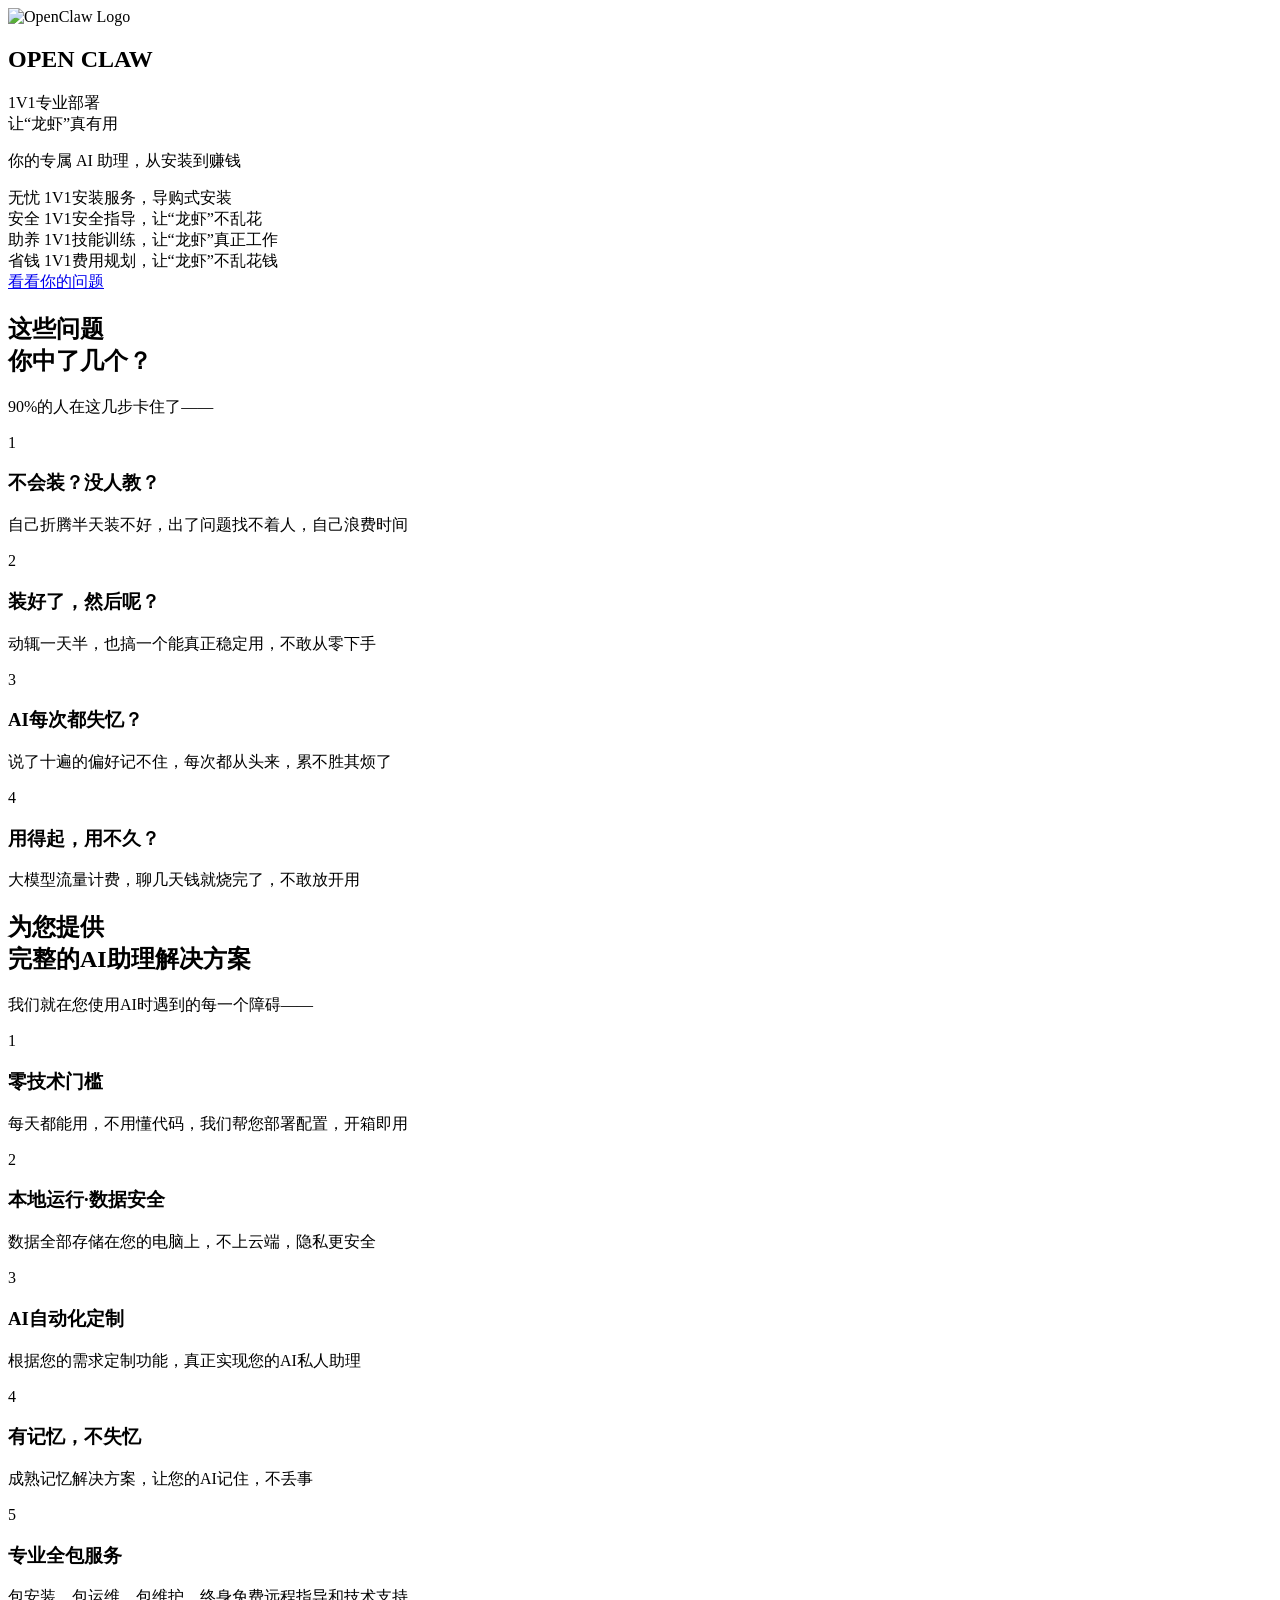
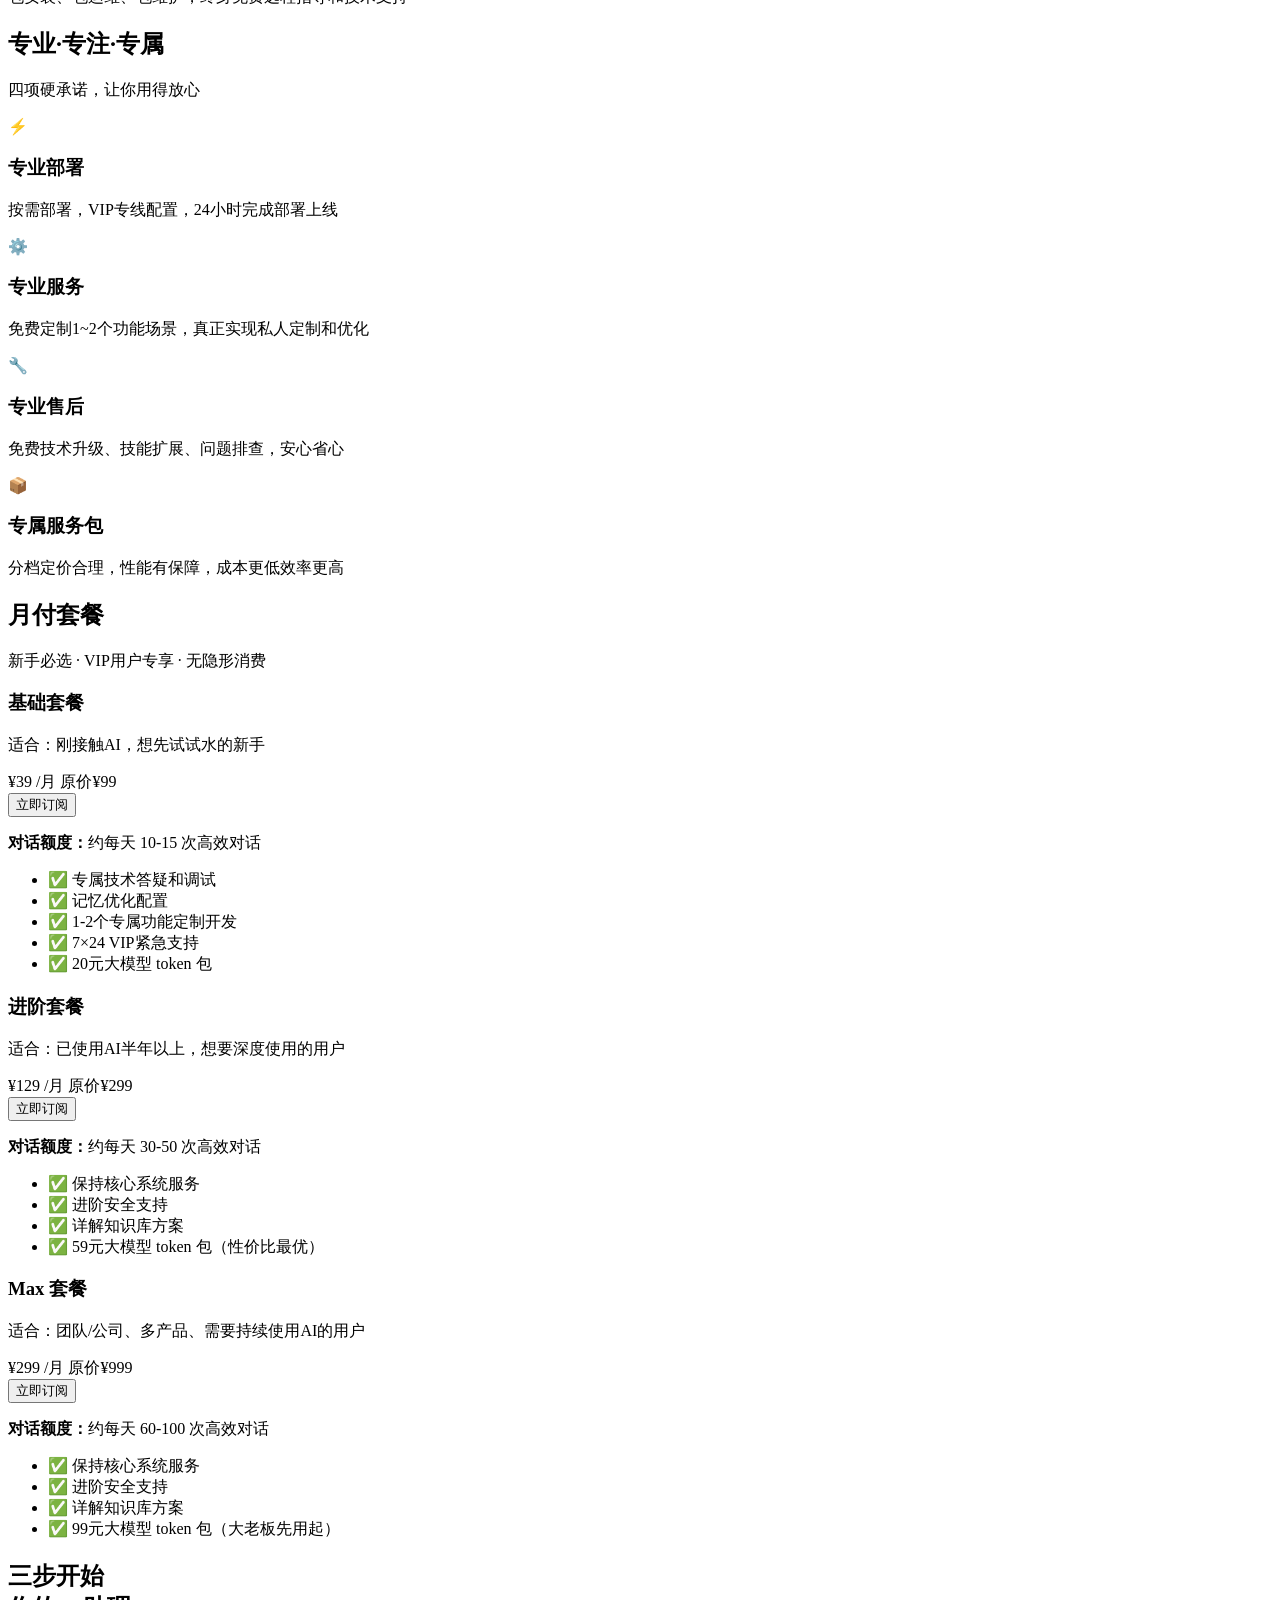
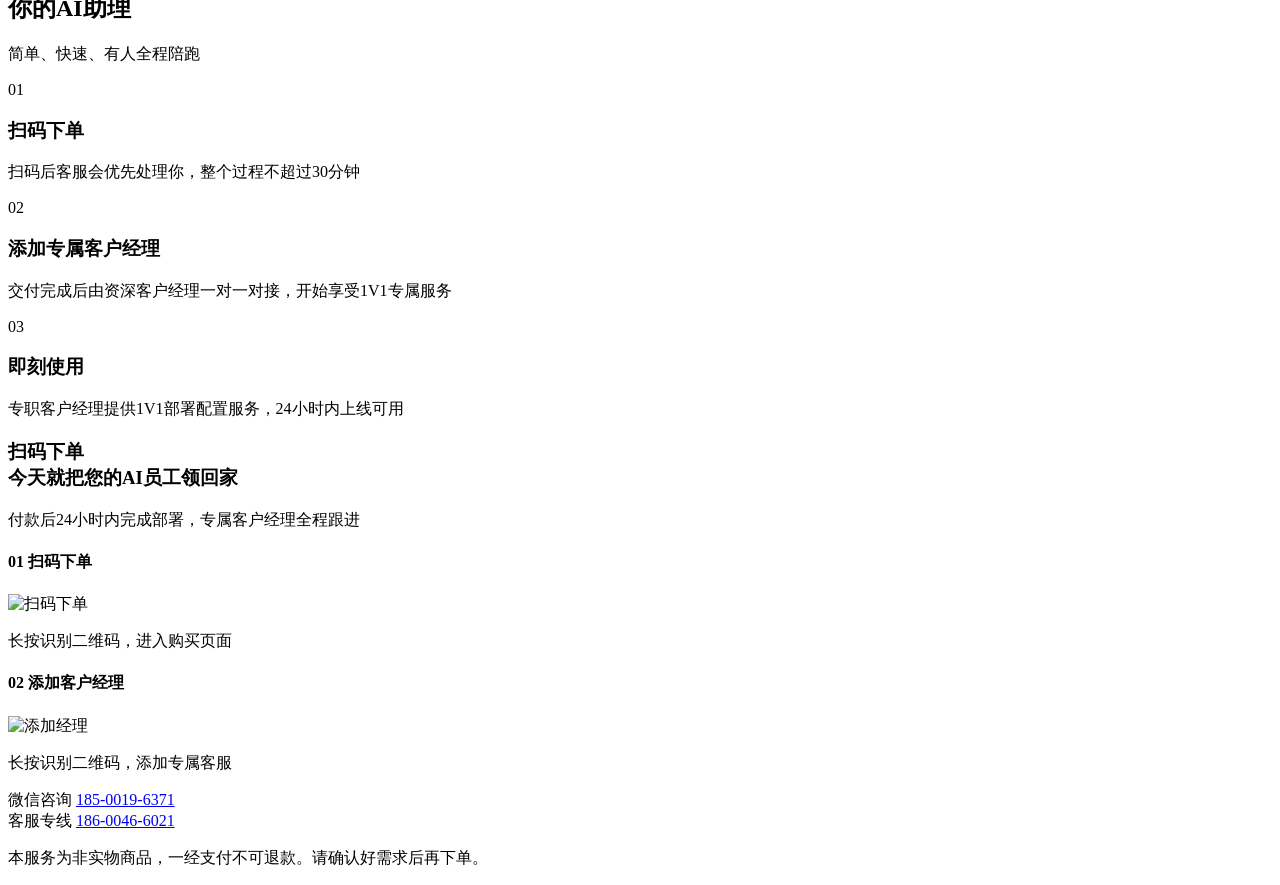
==== black.html @ 89d3a68a "Add files via upload" ====
<!DOCTYPE html>
<html lang="zh-CN">
<head>
    <meta charset="UTF-8" />
    <meta name="viewport" content="width=device-width, initial-scale=1.0"/>
    <title>OpenClaw | AI 助理部署</title>
    <link rel="stylesheet" href="css/black.css" />
</head>
<body>

<div class="container">

    <!-- =============== 首页 (Hero) =============== -->
    <section id="home" class="section hero">
        <div class="logo-container">
            <img src="https://via.placeholder.com/100x100/330000/ff6b00?text=🦞" alt="OpenClaw Logo" class="logo" />
        </div>
        <h1 class="main-title">OPEN CLAW</h1>
        <p class="subtitle">1V1专业部署<br>让“龙虾”真有用</p>
        <p class="tagline">你的专属 AI 助理，从安装到赚钱</p>

        <!-- 首页特征标签 -->
        <div class="features">
            <div class="feature-item">
                <span class="label label-wuyou">无忧</span> 1V1安装服务，导购式安装
            </div>
            <div class="feature-item">
                <span class="label label-anquan">安全</span> 1V1安全指导，让“龙虾”不乱花
            </div>
            <div class="feature-item">
                <span class="label label-zhuYang">助养</span> 1V1技能训练，让“龙虾”真正工作
            </div>
            <div class="feature-item">
                <span class="label label-shengqian">省钱</span> 1V1费用规划，让“龙虾”不乱花钱
            </div>
        </div>

        <a href="#content" class="cta-button">看看你的问题</a>
    </section>

    <!-- =============== 痛点 =============== -->
    <section id="content" class="section">
        <h2 class="section-title">这些问题<br>你中了几个？</h2>
        <p class="sub-title">90%的人在这几步卡住了——</p>

        <div class="pain-points">
            <div class="pain-item">
                <div class="pain-number">1</div>
                <h3>不会装？没人教？</h3>
                <p>自己折腾半天装不好，出了问题找不着人，自己浪费时间</p>
            </div>
            <div class="pain-item">
                <div class="pain-number">2</div>
                <h3>装好了，然后呢？</h3>
                <p>动辄一天半，也搞一个能真正稳定用，不敢从零下手</p>
            </div>
            <div class="pain-item">
                <div class="pain-number">3</div>
                <h3>AI每次都失忆？</h3>
                <p>说了十遍的偏好记不住，每次都从头来，累不胜其烦了</p>
            </div>
            <div class="pain-item">
                <div class="pain-number">4</div>
                <h3>用得起，用不久？</h3>
                <p>大模型流量计费，聊几天钱就烧完了，不敢放开用</p>
            </div>
        </div>
    </section>

    <!-- =============== 服务 =============== -->
    <section id="service" class="section">
        <h2 class="section-title">为您提供<br>完整的AI助理解决方案</h2>
        <p class="sub-title">我们就在您使用AI时遇到的每一个障碍——</p>

        <div class="solution-list">
            <div class="solution-item">
                <div class="item-number">1</div>
                <h3>零技术门槛</h3>
                <p>每天都能用，不用懂代码，我们帮您部署配置，开箱即用</p>
            </div>
            <div class="solution-item">
                <div class="item-number">2</div>
                <h3>本地运行·数据安全</h3>
                <p>数据全部存储在您的电脑上，不上云端，隐私更安全</p>
            </div>
            <div class="solution-item">
                <div class="item-number">3</div>
                <h3>AI自动化定制</h3>
                <p>根据您的需求定制功能，真正实现您的AI私人助理</p>
            </div>
            <div class="solution-item">
                <div class="item-number">4</div>
                <h3>有记忆，不失忆</h3>
                <p>成熟记忆解决方案，让您的AI记住，不丢事</p>
            </div>
            <div class="solution-item">
                <div class="item-number">5</div>
                <h3>专业全包服务</h3>
                <p>包安装、包运维、包维护，终身免费远程指导和技术支持</p>
            </div>
        </div>
    </section>

    <!-- =============== 服务承诺 =============== -->
    <section id="guarantee" class="section">
        <h2 class="section-title">专业·专注·专属</h2>
        <p class="sub-title">四项硬承诺，让你用得放心</p>

        <div class="promise-grid">
            <div class="promise-item">
                <div class="icon">⚡</div>
                <h3>专业部署</h3>
                <p>按需部署，VIP专线配置，24小时完成部署上线</p>
            </div>
            <div class="promise-item">
                <div class="icon">⚙️</div>
                <h3>专业服务</h3>
                <p>免费定制1~2个功能场景，真正实现私人定制和优化</p>
            </div>
            <div class="promise-item">
                <div class="icon">🔧</div>
                <h3>专业售后</h3>
                <p>免费技术升级、技能扩展、问题排查，安心省心</p>
            </div>
            <div class="promise-item">
                <div class="icon">📦</div>
                <h3>专属服务包</h3>
                <p>分档定价合理，性能有保障，成本更低效率更高</p>
            </div>
        </div>
    </section>

    <!-- =============== 价格 =============== -->
    <section id="price" class="section">
        <h2 class="section-title">月付套餐</h2>
        <p class="sub-title">新手必选 · VIP用户专享 · 无隐形消费</p>

        <div class="pricing-cards">
            <!-- 基础套餐 -->
            <div class="pricing-card">
                <div class="card-header">
                    <h3>基础套餐</h3>
                    <p>适合：刚接触AI，想先试试水的新手</p>
                </div>
                <div class="price-box">
                    <span class="price">¥39</span>
                    <span class="unit">/月</span>
                    <span class="original">原价¥99</span>
                </div>
                <button class="btn-primary">立即订阅</button>
                <div class="benefits">
                    <p><strong>对话额度：</strong>约每天 10-15 次高效对话</p>
                    <ul>
                        <li>✅ 专属技术答疑和调试</li>
                        <li>✅ 记忆优化配置</li>
                        <li>✅ 1-2个专属功能定制开发</li>
                        <li>✅ 7×24 VIP紧急支持</li>
                        <li>✅ 20元大模型 token 包</li>
                    </ul>
                </div>
            </div>

            <!-- 进阶套餐 -->
            <div class="pricing-card popular">
                <div class="card-header">
                    <h3>进阶套餐</h3>
                    <p>适合：已使用AI半年以上，想要深度使用的用户</p>
                </div>
                <div class="price-box">
                    <span class="price">¥129</span>
                    <span class="unit">/月</span>
                    <span class="original">原价¥299</span>
                </div>
                <button class="btn-primary">立即订阅</button>
                <div class="benefits">
                    <p><strong>对话额度：</strong>约每天 30-50 次高效对话</p>
                    <ul>
                        <li>✅ 保持核心系统服务</li>
                        <li>✅ 进阶安全支持</li>
                        <li>✅ 详解知识库方案</li>
                        <li>✅ 59元大模型 token 包（性价比最优）</li>
                    </ul>
                </div>
            </div>

            <!-- Max 套餐 -->
            <div class="pricing-card">
                <div class="card-header">
                    <h3>Max 套餐</h3>
                    <p>适合：团队/公司、多产品、需要持续使用AI的用户</p>
                </div>
                <div class="price-box">
                    <span class="price">¥299</span>
                    <span class="unit">/月</span>
                    <span class="original">原价¥999</span>
                </div>
                <button class="btn-primary">立即订阅</button>
                <div class="benefits">
                    <p><strong>对话额度：</strong>约每天 60-100 次高效对话</p>
                    <ul>
                        <li>✅ 保持核心系统服务</li>
                        <li>✅ 进阶安全支持</li>
                        <li>✅ 详解知识库方案</li>
                        <li>✅ 99元大模型 token 包（大老板先用起）</li>
                    </ul>
                </div>
            </div>
        </div>
    </section>

    <!-- =============== 下单流程 =============== -->
    <section id="order" class="section">
        <h2 class="section-title">三步开始<br>你的AI助理</h2>
        <p class="sub-title">简单、快速、有人全程陪跑</p>

        <div class="steps">
            <div class="step-item">
                <div class="step-number">01</div>
                <h3>扫码下单</h3>
                <p>扫码后客服会优先处理你，整个过程不超过30分钟</p>
            </div>
            <div class="step-item">
                <div class="step-number">02</div>
                <h3>添加专属客户经理</h3>
                <p>交付完成后由资深客户经理一对一对接，开始享受1V1专属服务</p>
            </div>
            <div class="step-item">
                <div class="step-number">03</div>
                <h3>即刻使用</h3>
                <p>专职客户经理提供1V1部署配置服务，24小时内上线可用</p>
            </div>
        </div>

        <div class="action-section">
            <h3>扫码下单<br>今天就把您的AI员工领回家</h3>
            <p>付款后24小时内完成部署，专属客户经理全程跟进</p>

            <div class="qr-actions">
                <div class="qr-option">
                    <h4>01 扫码下单</h4>
                    <div class="qr-placeholder">
                        <img src="images/qrcode.png" alt="扫码下单" />
                    </div>
                    <p class="small-text">长按识别二维码，进入购买页面</p>
                </div>
                <div class="qr-option">
                    <h4>02 添加客户经理</h4>
                    <div class="qr-placeholder">
                        <img src="https://via.placeholder.com/150x150/1a0033/ffffff?text=二维码" alt="添加经理" />
                    </div>
                    <p class="small-text">长按识别二维码，添加专属客服</p>
                </div>
            </div>

            <div class="footer-contacts">
                <div class="contact-item">
                    <span>微信咨询</span>
                    <a href="tel:185-0019-6371">185-0019-6371</a>
                </div>
                <div class="contact-item">
                    <span>客服专线</span>
                    <a href="tel:186-0046-6021">186-0046-6021</a>
                </div>
            </div>

            <div class="note">
                <p>本服务为非实物商品，一经支付不可退款。请确认好需求后再下单。</p>
            </div>
        </div>
    </section>

    <!-- 返回顶部按钮 -->
    <button id="backToTop" class="back-to-top">顶部</button>
</div>

<script>
    const backToTopBtn = document.getElementById('backToTop');
    if (backToTopBtn) {
        backToTopBtn.addEventListener('click', () => {
            window.scrollTo({ top: 0, behavior: 'smooth' });
        });

        window.addEventListener('scroll', () => {
            backToTopBtn.style.display = window.scrollY > 300 ? 'block' : 'none';
        });
    }
</script>
</body>
</html>
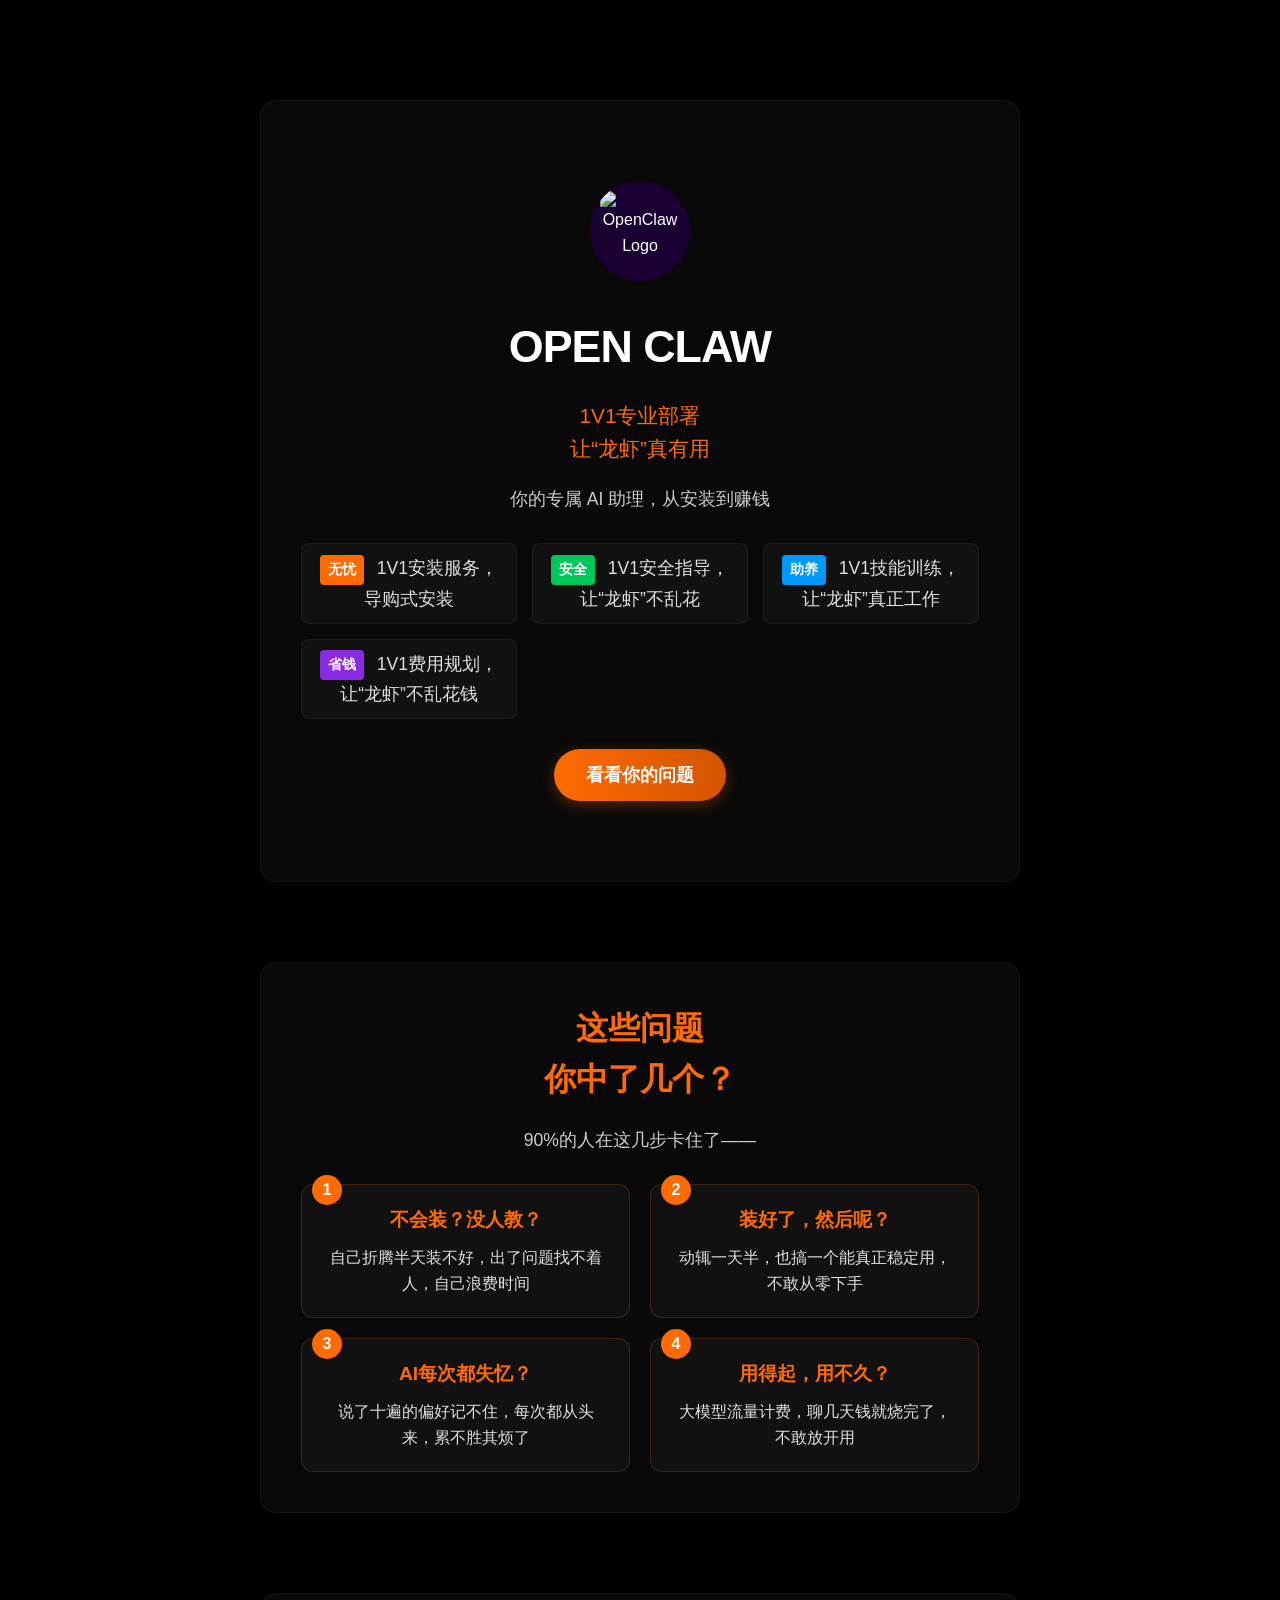
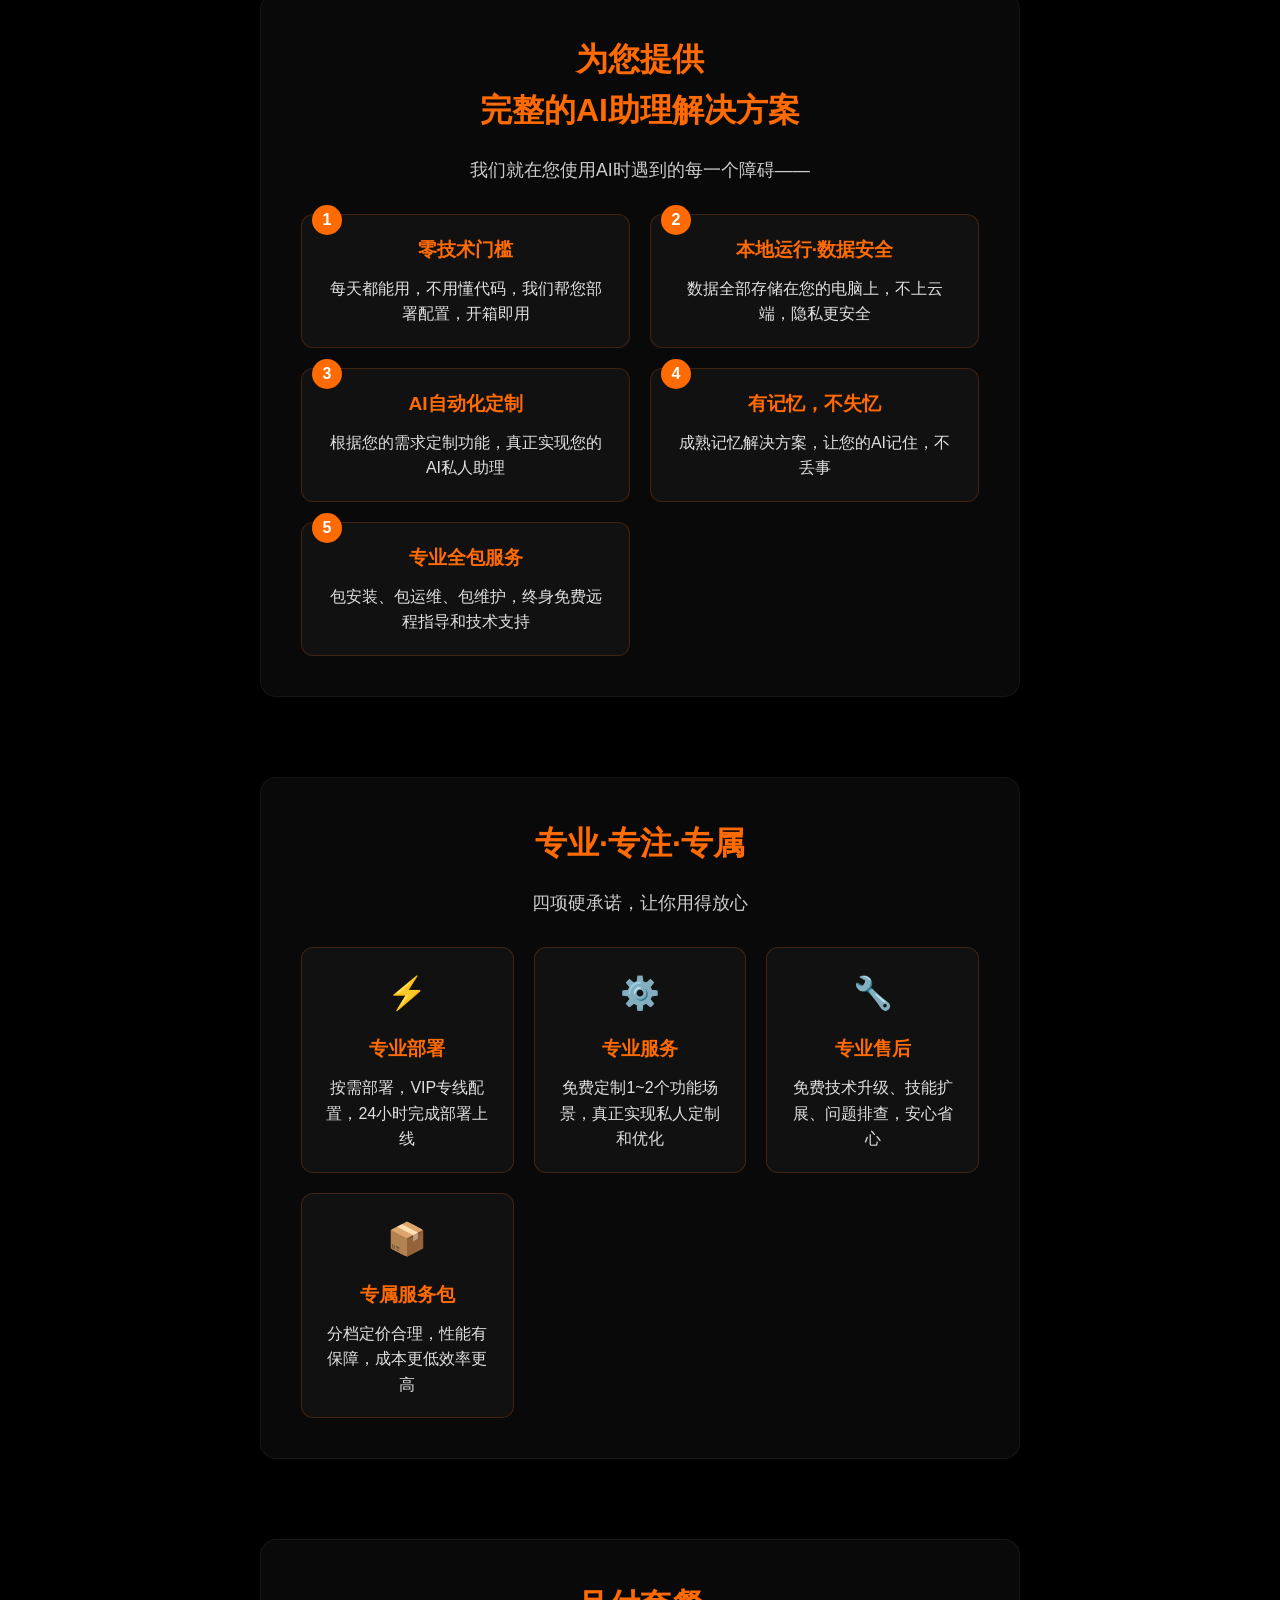
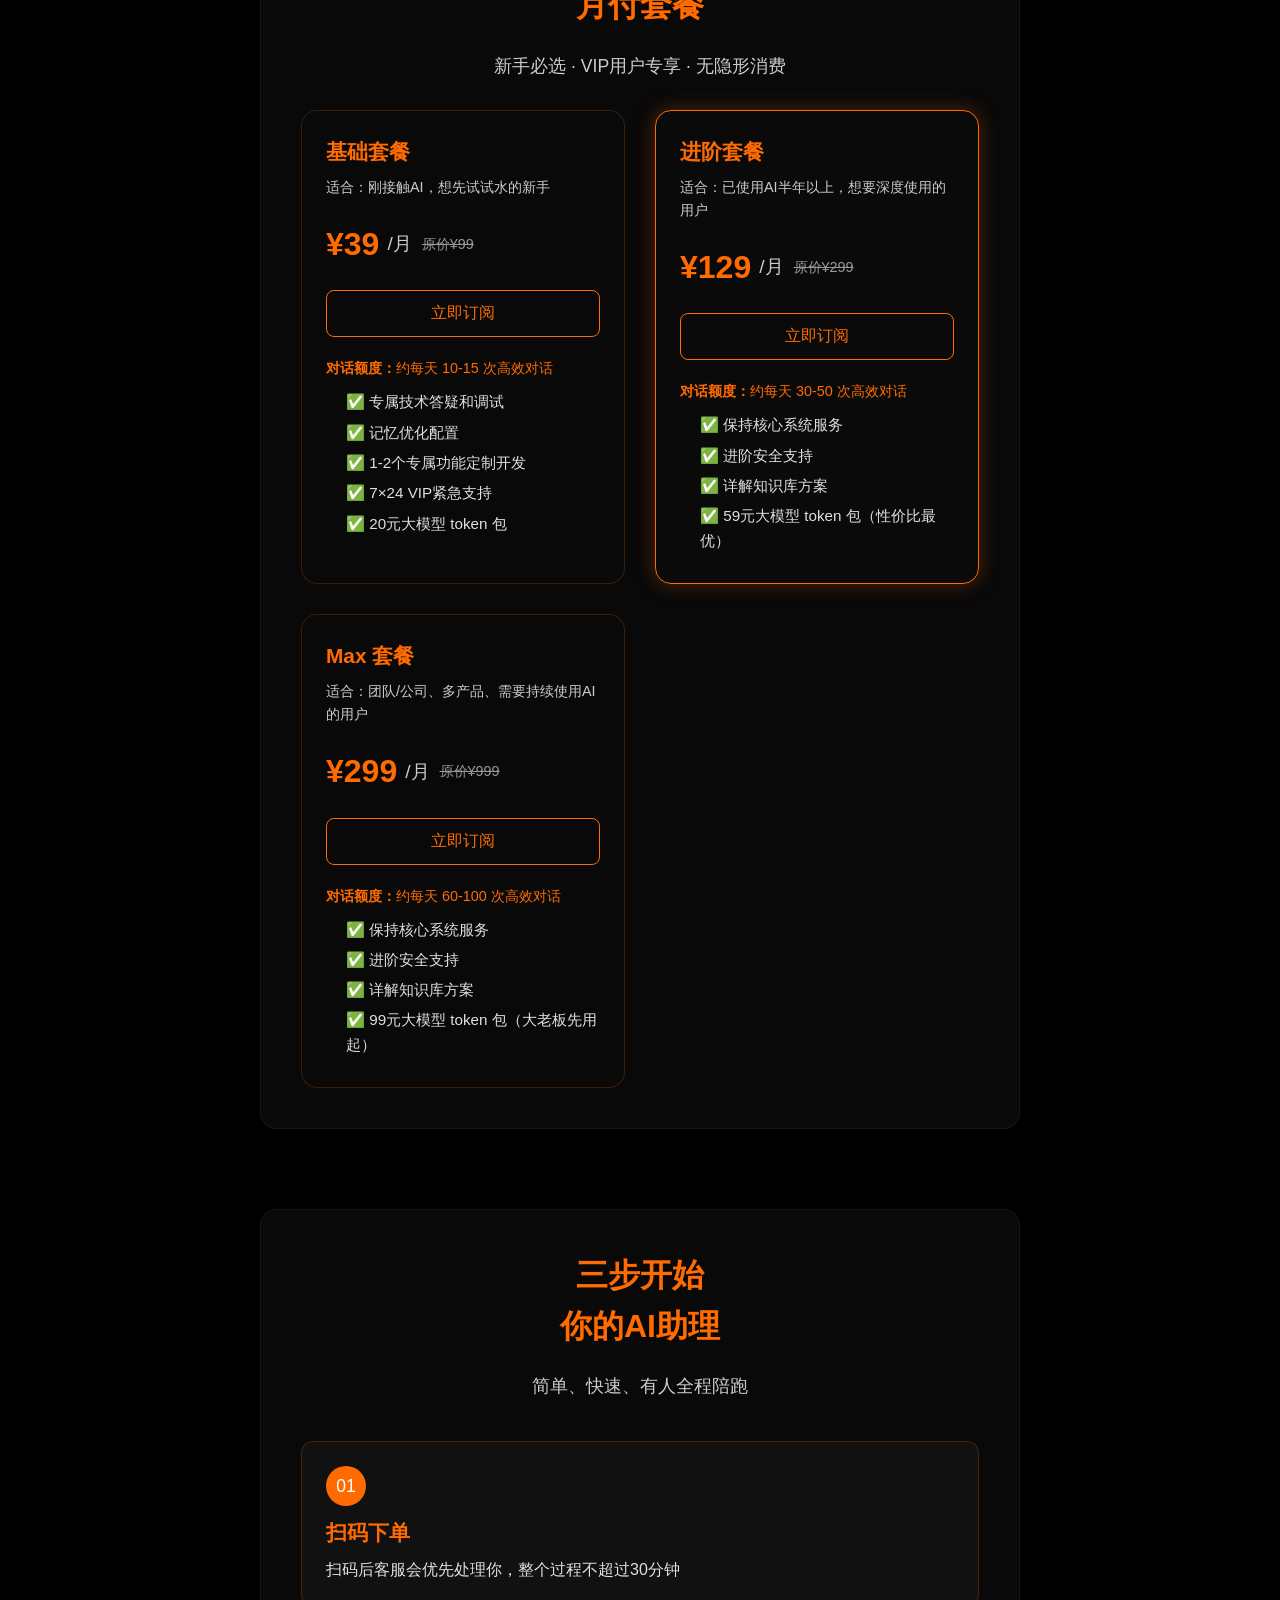
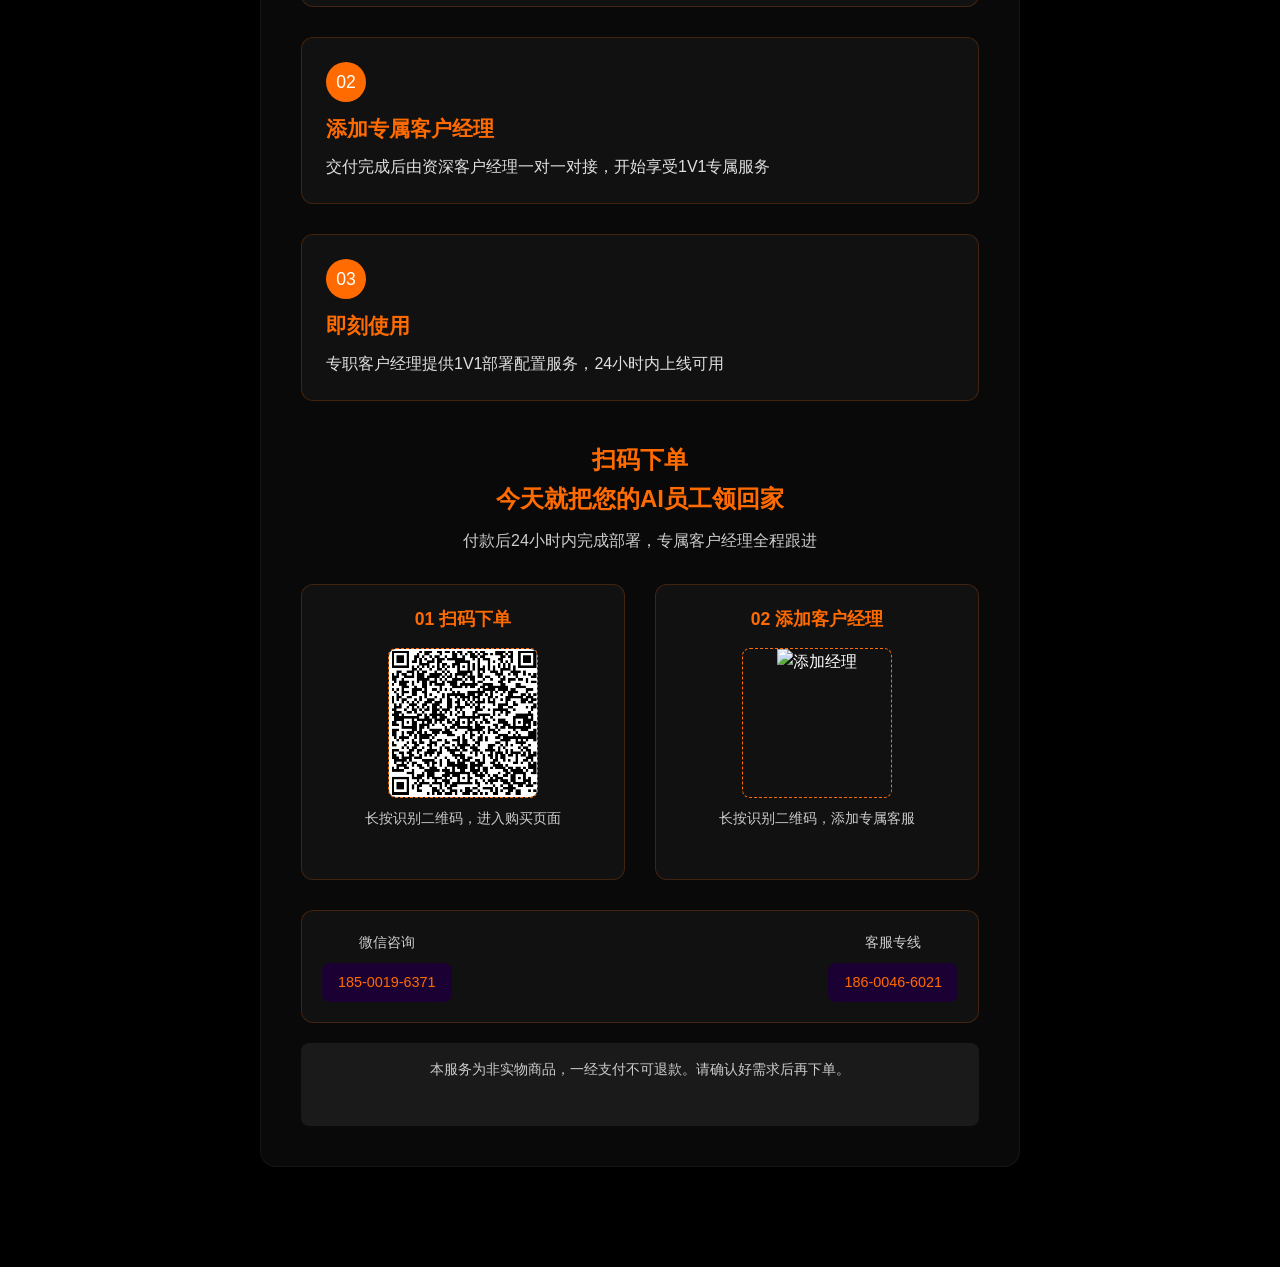
==== commit 64d96ce5: "Update black.html" ====
--- a/black.html
+++ b/black.html
@@ -239,7 +239,7 @@
                 <div class="qr-option">
                     <h4>01 扫码下单</h4>
                     <div class="qr-placeholder">
-                        <img src="images/qrcode.png" alt="扫码下单" />
+                        <img src="images/qrcode.jpg" alt="扫码下单" />
                     </div>
                     <p class="small-text">长按识别二维码，进入购买页面</p>
                 </div>
@@ -286,4 +286,4 @@
     }
 </script>
 </body>
-</html>+</html>
--- a/css/black.css
+++ b/css/black.css
@@ -0,0 +1,626 @@
+/* 重置与基础 */
+* {
+    margin: 0;
+    padding: 0;
+    box-sizing: border-box;
+}
+
+body {
+    font-family: -apple-system, BlinkMacSystemFont, "Helvetica Neue", "Microsoft YaHei", sans-serif;
+    background: #000000;
+    color: #ffffff;
+    line-height: 1.6;
+    min-height: 100vh;
+    padding: 0;
+}
+
+.container {
+    max-width: 800px;
+    margin: 0 auto;
+    padding: 20px;
+}
+
+/* 通用区块 */
+.section {
+    margin: 80px 0;
+    text-align: center;
+    padding: 40px;
+    background: rgba(10, 10, 10, 0.9);
+    border-radius: 16px;
+    border: 1px solid rgba(255, 255, 255, 0.05);
+}
+
+.section-title {
+    font-size: 2rem;
+    font-weight: 700;
+    margin-bottom: 20px;
+    color: #ff6b00;
+}
+
+.sub-title {
+    font-size: 1.1rem;
+    color: #cccccc;
+    margin-bottom: 30px;
+}
+
+/* 首页 */
+.hero {
+    padding: 80px 40px;
+    text-align: center;
+}
+
+.logo-container {
+    width: 100px;
+    height: 100px;
+    border-radius: 50%;
+    background: #1a0033;
+    display: flex;
+    justify-content: center;
+    align-items: center;
+    margin: 0 auto 30px;
+    overflow: hidden;
+}
+
+.logo {
+    width: 80px;
+    height: 80px;
+}
+
+.main-title {
+    font-size: 2.8rem;
+    font-weight: 800;
+    letter-spacing: -1px;
+    margin-bottom: 16px;
+    color: #ffffff;
+    text-transform: uppercase;
+}
+
+.subtitle {
+    font-size: 1.3rem;
+    color: #ff6b00;
+    margin-bottom: 20px;
+}
+
+.tagline {
+    font-size: 1.1rem;
+    color: #cccccc;
+    margin-bottom: 30px;
+}
+
+.features {
+    display: grid;
+    grid-template-columns: repeat(auto-fit, minmax(200px, 1fr));
+    gap: 15px;
+    margin: 30px 0;
+}
+
+.feature-item {
+    font-size: 1rem;
+    color: #e0e0e0;
+    padding: 10px;
+    background: rgba(20, 20, 20, 0.8);
+    border-radius: 8px;
+    border: 1px solid rgba(255, 107, 0, 0.2);
+}
+
+.label {
+    display: inline-block;
+    background: #ff6b00;
+    color: white;
+    padding: 2px 8px;
+    border-radius: 4px;
+    font-size: 0.8rem;
+    margin-right: 8px;
+}
+
+.cta-button {
+    display: inline-block;
+    padding: 12px 32px;
+    background: linear-gradient(90deg, #ff6b00, #d35400);
+    color: white;
+    text-decoration: none;
+    border-radius: 30px;
+    font-size: 1.1rem;
+    font-weight: 600;
+    transition: all 0.3s ease;
+    box-shadow: 0 4px 15px rgba(255, 107, 0, 0.3);
+}
+
+.cta-button:hover {
+    transform: translateY(-2px);
+    box-shadow: 0 6px 20px rgba(255, 107, 0, 0.5);
+}
+
+/* 痛点 */
+.pain-points {
+    display: grid;
+    grid-template-columns: repeat(auto-fit, minmax(250px, 1fr));
+    gap: 20px;
+    margin-top: 30px;
+}
+
+.pain-item {
+    background: rgba(20, 20, 20, 0.8);
+    padding: 20px;
+    border-radius: 12px;
+    border: 1px solid rgba(255, 107, 0, 0.2);
+    position: relative;
+}
+
+.pain-number {
+    position: absolute;
+    top: -10px;
+    left: 10px;
+    background: #ff6b00;
+    color: white;
+    width: 30px;
+    height: 30px;
+    border-radius: 50%;
+    display: flex;
+    justify-content: center;
+    align-items: center;
+    font-weight: bold;
+}
+
+.pain-item h3 {
+    font-size: 1.2rem;
+    color: #ff6b00;
+    margin-bottom: 10px;
+}
+
+.pain-item p {
+    color: #e0e0e0;
+    font-size: 1rem;
+}
+
+/* 服务 */
+.solution-list {
+    display: grid;
+    grid-template-columns: repeat(auto-fit, minmax(250px, 1fr));
+    gap: 20px;
+    margin-top: 30px;
+}
+
+.solution-item {
+    background: rgba(20, 20, 20, 0.8);
+    padding: 20px;
+    border-radius: 12px;
+    border: 1px solid rgba(255, 107, 0, 0.2);
+    position: relative;
+}
+
+.item-number {
+    position: absolute;
+    top: -10px;
+    left: 10px;
+    background: #ff6b00;
+    color: white;
+    width: 30px;
+    height: 30px;
+    border-radius: 50%;
+    display: flex;
+    justify-content: center;
+    align-items: center;
+    font-weight: bold;
+}
+
+.solution-item h3 {
+    font-size: 1.2rem;
+    color: #ff6b00;
+    margin-bottom: 10px;
+}
+
+.solution-item p {
+    color: #e0e0e0;
+    font-size: 1rem;
+}
+
+/* 服务承诺 */
+.promise-grid {
+    display: grid;
+    grid-template-columns: repeat(auto-fit, minmax(200px, 1fr));
+    gap: 20px;
+    margin-top: 30px;
+}
+
+.promise-item {
+    background: rgba(20, 20, 20, 0.8);
+    padding: 20px;
+    border-radius: 12px;
+    border: 1px solid rgba(255, 107, 0, 0.2);
+    text-align: center;
+}
+
+.icon {
+    font-size: 2rem;
+    margin-bottom: 15px;
+    color: #ff6b00;
+}
+
+.promise-item h3 {
+    font-size: 1.2rem;
+    color: #ff6b00;
+    margin-bottom: 10px;
+}
+
+.promise-item p {
+    color: #e0e0e0;
+    font-size: 1rem;
+}
+
+/* 价格 */
+.pricing-cards {
+    display: grid;
+    grid-template-columns: repeat(auto-fit, minmax(300px, 1fr));
+    gap: 30px;
+    margin-top: 30px;
+}
+
+.pricing-card {
+    background: rgba(10, 10, 10, 0.9);
+    border: 1px solid rgba(255, 107, 0, 0.2);
+    border-radius: 16px;
+    padding: 24px;
+    text-align: left;
+}
+
+.pricing-card.popular {
+    border-color: #ff6b00;
+    box-shadow: 0 0 20px rgba(255, 107, 0, 0.3);
+}
+
+.card-header {
+    margin-bottom: 20px;
+}
+
+.card-header h3 {
+    font-size: 1.3rem;
+    color: #ff6b00;
+    margin-bottom: 8px;
+}
+
+.card-header p {
+    color: #cccccc;
+    font-size: 0.9rem;
+}
+
+.price-box {
+    display: flex;
+    align-items: center;
+    margin-bottom: 20px;
+}
+
+.price {
+    font-size: 2rem;
+    font-weight: bold;
+    color: #ff6b00;
+    margin-right: 8px;
+}
+
+.unit {
+    font-size: 1.2rem;
+    color: #cccccc;
+}
+
+.original {
+    font-size: 0.9rem;
+    color: #999;
+    text-decoration: line-through;
+    margin-left: 10px;
+}
+
+.btn-primary {
+    display: block;
+    width: 100%;
+    padding: 12px;
+    background: linear-gradient(90deg, #ff6b00, #d35400);
+    color: white;
+    border: none;
+    border-radius: 8px;
+    font-size: 1rem;
+    cursor: pointer;
+    transition: all 0.3s ease;
+}
+
+.btn-primary:hover {
+    background: #e65c00;
+}
+
+.benefits {
+    margin-top: 20px;
+}
+
+.benefits p {
+    font-size: 0.9rem;
+    color: #ff6b00;
+    margin-bottom: 10px;
+}
+
+.benefits ul {
+    list-style: none;
+    padding-left: 20px;
+}
+
+.benefits li {
+    color: #e0e0e0;
+    font-size: 0.95rem;
+    margin: 6px 0;
+}
+
+/* 下单流程 */
+.steps {
+    display: flex;
+    flex-direction: column;
+    gap: 30px;
+    margin: 40px 0;
+}
+
+.step-item {
+    background: rgba(20, 20, 20, 0.8);
+    padding: 24px;
+    border-radius: 12px;
+    border: 1px solid rgba(255, 107, 0, 0.2);
+    text-align: left;
+}
+
+.step-number {
+    width: 40px;
+    height: 40px;
+    background: #ff6b00;
+    color: white;
+    border-radius: 50%;
+    text-align: center;
+    line-height: 40px;
+    font-size: 1.1rem;
+    margin-bottom: 10px;
+    display: inline-block;
+}
+
+.step-item h3 {
+    font-size: 1.3rem;
+    color: #ff6b00;
+    margin-bottom: 8px;
+}
+
+.step-item p {
+    color: #e0e0e0;
+    font-size: 1rem;
+}
+
+.action-section {
+    margin-top: 40px;
+    text-align: center;
+}
+
+.action-section h3 {
+    font-size: 1.5rem;
+    color: #ff6b00;
+    margin-bottom: 10px;
+}
+
+.action-section p {
+    color: #cccccc;
+    margin-bottom: 30px;
+}
+
+.qr-actions {
+    display: grid;
+    grid-template-columns: repeat(auto-fit, minmax(200px, 1fr));
+    gap: 30px;
+    margin-bottom: 30px;
+}
+
+.qr-option {
+    background: rgba(20, 20, 20, 0.8);
+    padding: 20px;
+    border-radius: 12px;
+    border: 1px solid rgba(255, 107, 0, 0.2);
+    text-align: center;
+}
+
+.qr-option h4 {
+    font-size: 1.1rem;
+    color: #ff6b00;
+    margin-bottom: 15px;
+}
+
+.qr-placeholder {
+    width: 150px;
+    height: 150px;
+    margin: 0 auto;
+    border: 1px dashed #ff6b00;
+    border-radius: 8px;
+    overflow: hidden;
+}
+
+.qr-placeholder img {
+    width: 100%;
+    height: 100%;
+    object-fit: cover;
+}
+
+.small-text {
+    font-size: 0.85rem;
+    color: #cccccc;
+    margin-top: 10px;
+}
+
+.note {
+    font-size: 0.9rem;
+    color: #999;
+    margin-top: 20px;
+    padding: 15px;
+    background: rgba(30, 30, 30, 0.8);
+    border-radius: 8px;
+}
+
+/* 返回顶部 */
+.back-to-top {
+    position: fixed;
+    bottom: 30px;
+    right: 30px;
+    width: 50px;
+    height: 50px;
+    background: #ff6b00;
+    color: white;
+    border: none;
+    border-radius: 50%;
+    font-weight: bold;
+    cursor: pointer;
+    display: none;
+    box-shadow: 0 4px 10px rgba(255, 107, 0, 0.4);
+    transition: all 0.3s ease;
+}
+.back-to-top:hover {
+    background: #e65c00;
+    transform: translateY(-2px);
+}
+
+/* 特色标签颜色 */
+.label {
+    display: inline-block;
+    padding: 4px 8px;
+    border-radius: 4px;
+    font-size: 0.8rem;
+    font-weight: bold;
+    margin-right: 8px;
+}
+
+.label-wuyou {
+    background: #ff6b00;
+    color: white;
+}
+
+.label-anquan {
+    background: #00c75a;
+    color: white;
+}
+
+.label-zhuYang {
+    background: #009aff;
+    color: white;
+}
+
+.label-shengqian {
+    background: #8a2be2;
+    color: white;
+}
+
+/* 价格卡片按钮 */
+.btn-primary {
+    display: block;
+    width: 100%;
+    padding: 12px;
+    background: transparent;
+    color: #ff6b00;
+    border: 1px solid #ff6b00;
+    border-radius: 8px;
+    font-size: 1rem;
+    cursor: pointer;
+    transition: all 0.3s ease;
+    margin-top: 15px;
+}
+
+.btn-primary:hover {
+    background: rgba(255, 107, 0, 0.1);
+}
+
+/* 下单流程底部电话 */
+.footer-contacts {
+    display: flex;
+    justify-content: space-between;
+    margin-top: 30px;
+    padding: 20px;
+    background: rgba(20, 20, 20, 0.8);
+    border-radius: 12px;
+    border: 1px solid rgba(255, 107, 0, 0.2);
+}
+
+.contact-item {
+    text-align: center;
+}
+
+.contact-item span {
+    display: block;
+    font-size: 0.9rem;
+    color: #cccccc;
+    margin-bottom: 8px;
+}
+
+.contact-item a {
+    display: inline-block;
+    padding: 8px 16px;
+    background: #1a0033;
+    color: #ff6b00;
+    text-decoration: none;
+    border-radius: 8px;
+    font-size: 0.9rem;
+    transition: all 0.3s ease;
+}
+
+.contact-item a:hover {
+    background: #2a0044;
+}
+
+/* 首页特征列表 —— 左对齐 */
+.features-list {
+    display: flex;
+    flex-direction: column;
+    gap: 12px;
+    margin: 30px 0;
+    text-align: left; /* 关键：左对齐 */
+    align-items: flex-start; /* 防止子项被拉伸 */
+}
+
+.feature-item {
+    font-size: 1.1rem;
+    color: #e0e0e0;
+    padding: 10px 16px;
+    background: rgba(20, 20, 20, 0.8);
+    border-radius: 8px;
+    border: 1px solid rgba(255, 255, 255, 0.05);
+    width: 100%;
+    max-width: 500px; /* 控制宽度，避免太宽 */
+}
+
+/* 标签颜色（保持不变） */
+.label {
+    display: inline-block;
+    padding: 4px 8px;
+    border-radius: 4px;
+    font-size: 0.85rem;
+    font-weight: bold;
+    margin-right: 8px;
+    vertical-align: middle;
+}
+
+.label-wuyou { background: #ff6b00; color: white; }
+.label-anquan { background: #00c75a; color: white; }
+.label-zhuYang { background: #009aff; color: white; }
+.label-shengqian { background: #8a2be2; color: white; }
+
+
+/* 响应式 */
+@media (max-width: 600px) {
+    .main-title { font-size: 2.2rem; }
+    .section-title { font-size: 1.6rem; }
+    .section { margin: 60px 0; padding: 20px; }
+    .pricing-cards,
+    .promise-grid,
+    .pain-points,
+    .solution-list,
+    .qr-actions {
+        gap: 15px;
+    }
+    .pricing-card,
+    .promise-item,
+    .pain-item,
+    .solution-item,
+    .step-item,
+    .qr-option {
+        padding: 16px;
+    }
+    .btn-primary {
+        padding: 10px;
+    }
+}
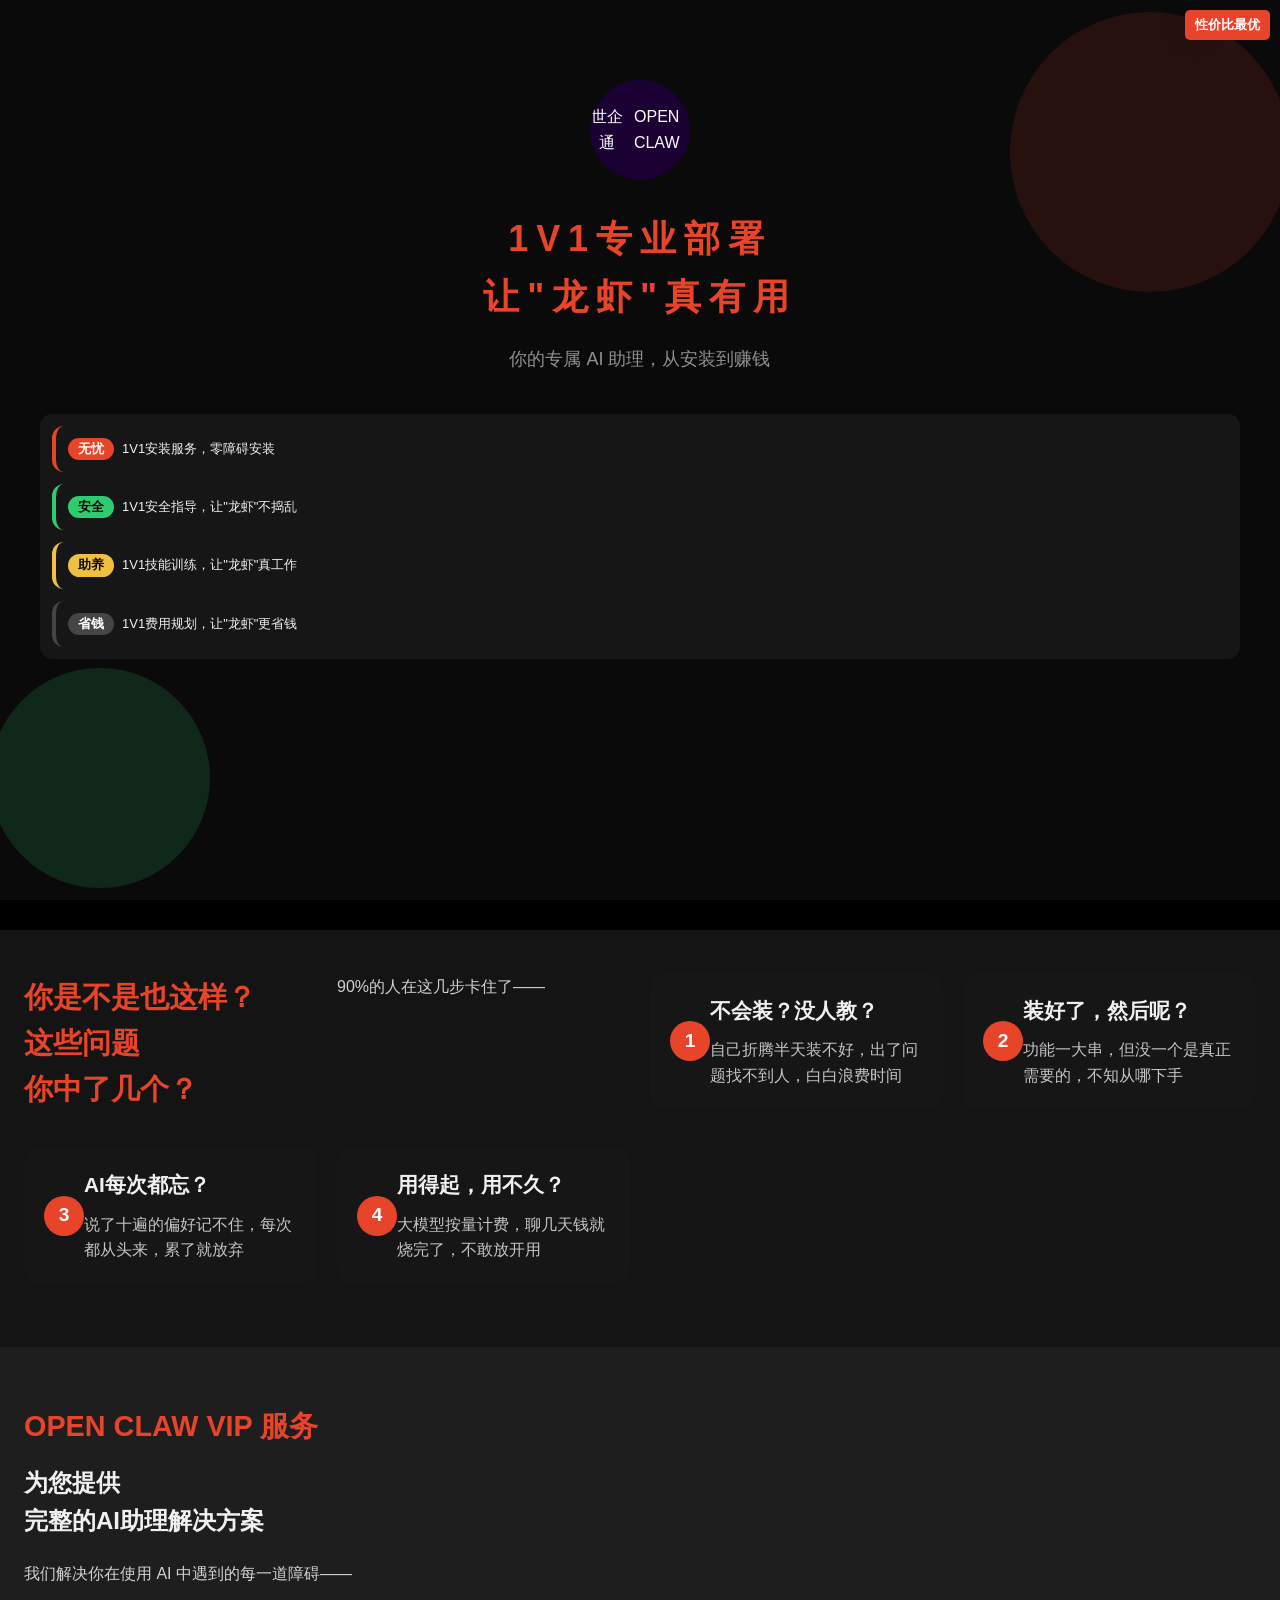
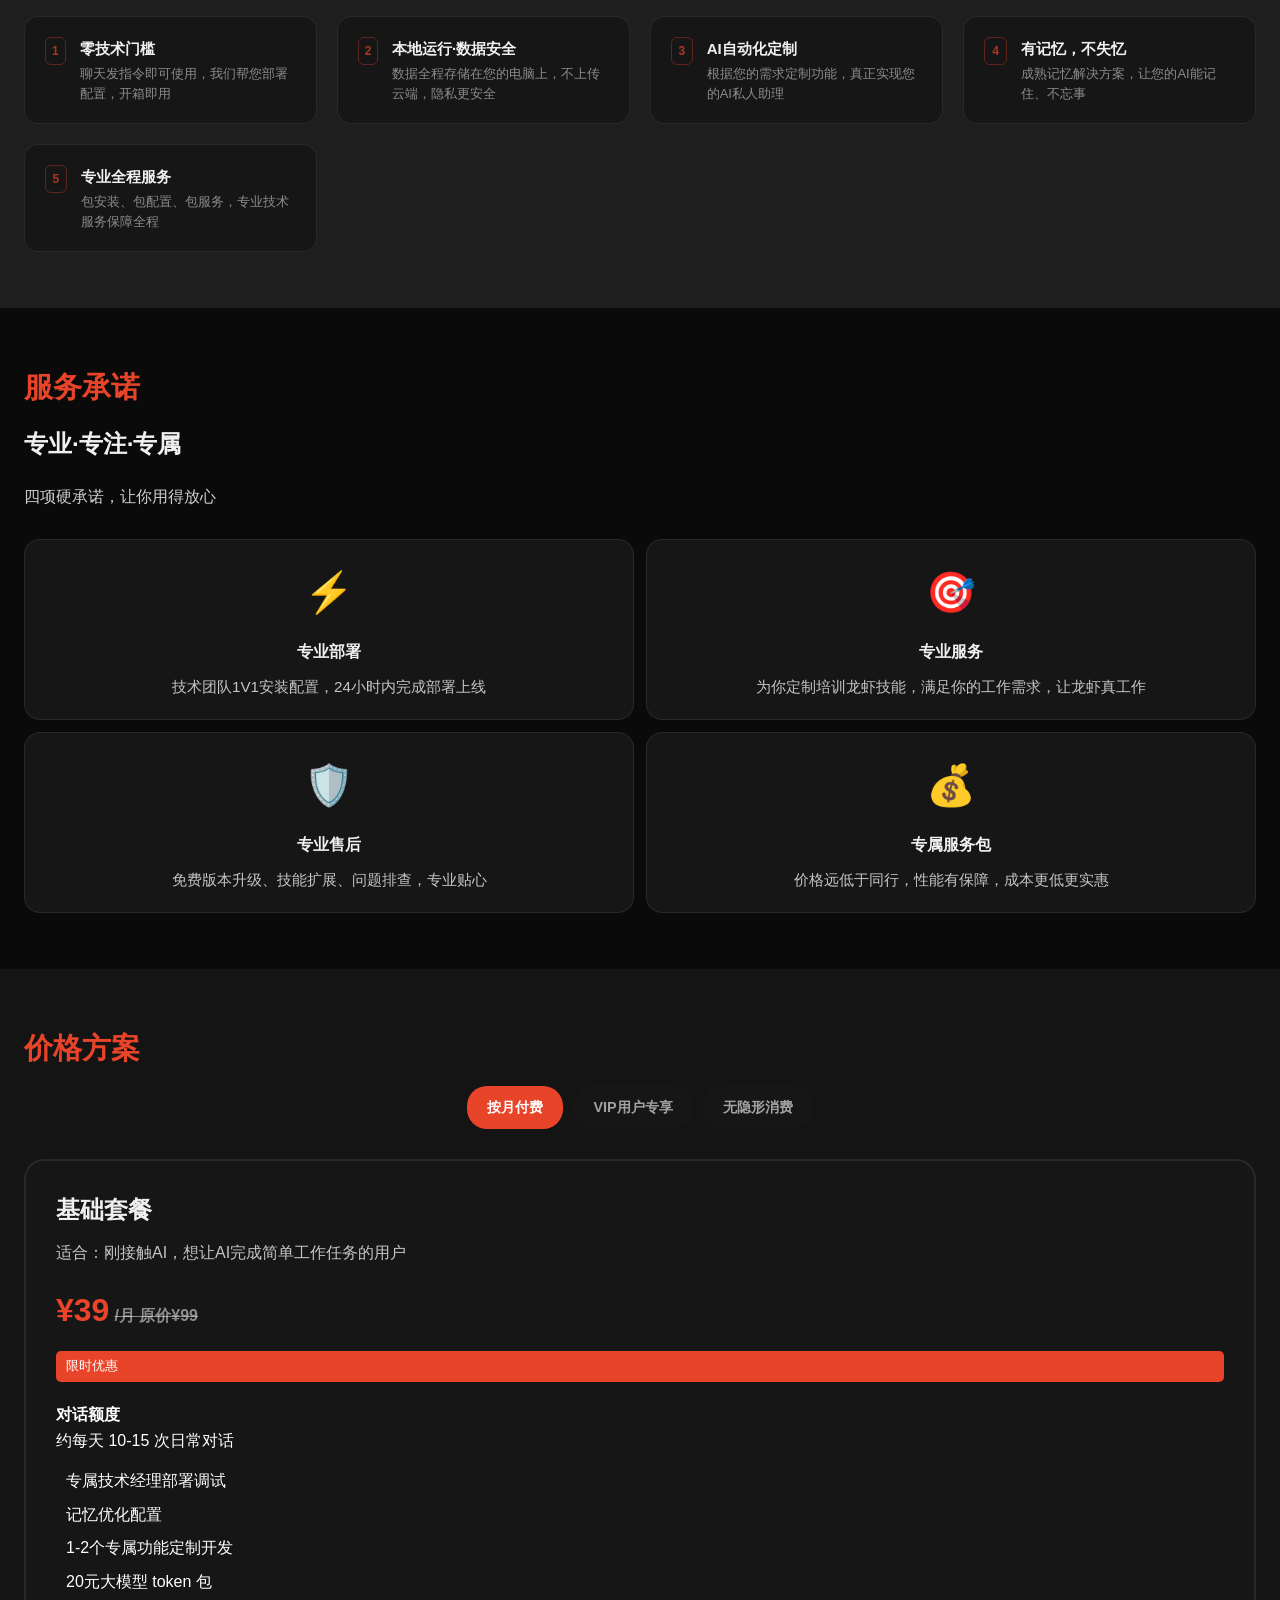
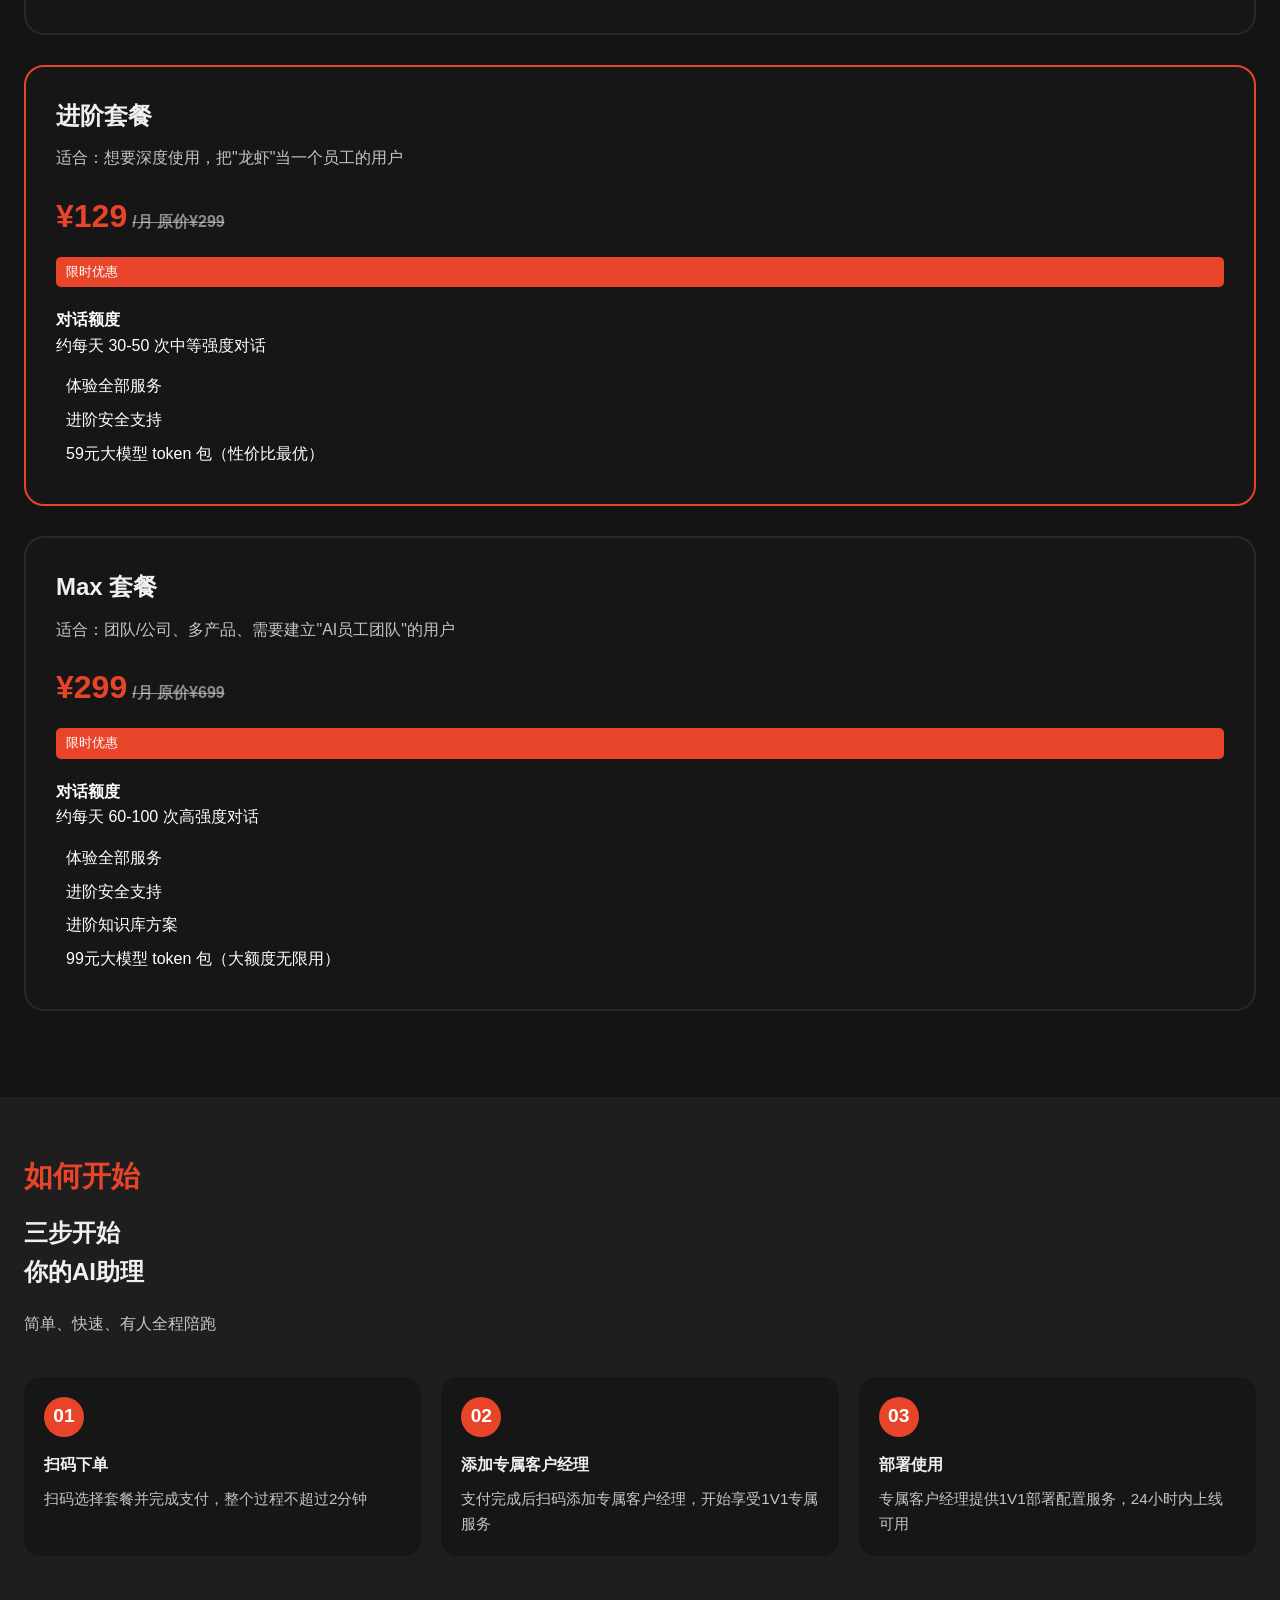
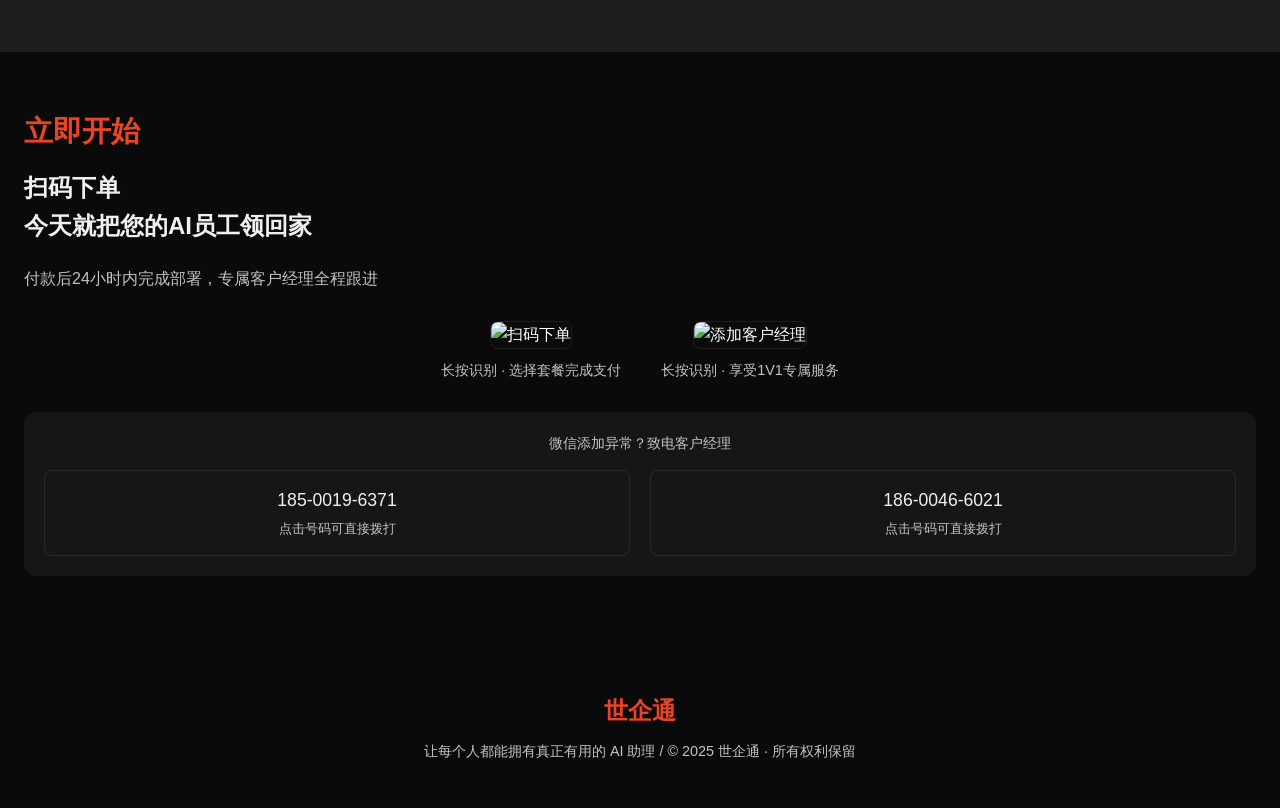
==== commit 54b74587: "Update black.html" ====
--- a/black.html
+++ b/black.html
@@ -1,289 +1,320 @@
 <!DOCTYPE html>
-<html lang="zh-CN">
+<html lang="zh">
 <head>
     <meta charset="UTF-8" />
-    <meta name="viewport" content="width=device-width, initial-scale=1.0"/>
-    <title>OpenClaw | AI 助理部署</title>
-    <link rel="stylesheet" href="css/black.css" />
+    <meta name="viewport" content="width=device-width, initial-scale=1.0, maximum-scale=1.0, user-scalable=no" />
+    <title>世企通 - OPEN CLAW</title>
+    <link rel="stylesheet" href="./css/black.css" />
+
+    <!-- 本地字体降级 -->
+    <style>
+        @font-face {
+            font-family: 'Noto Serif SC';
+            font-weight: 900;
+            src: local('Noto Serif SC Black'),
+            local('Source Han Serif SC Heavy'),
+            local('STSong'),
+            local('SimSun');
+        }
+        @font-face {
+            font-family: 'Noto Serif SC';
+            font-weight: 700;
+            src: local('Noto Serif SC Bold'),
+            local('Source Han Serif SC Medium'),
+            local('STSong'),
+            local('SimSun');
+        }
+        @font-face {
+            font-family: 'Noto Serif SC';
+            font-weight: 400;
+            src: local('Noto Serif SC Regular'),
+            local('Source Han Serif SC Normal'),
+            local('STSong'),
+            local('SimSun');
+        }
+    </style>
 </head>
 <body>
 
-<div class="container">
-
-    <!-- =============== 首页 (Hero) =============== -->
-    <section id="home" class="section hero">
-        <div class="logo-container">
-            <img src="https://via.placeholder.com/100x100/330000/ff6b00?text=🦞" alt="OpenClaw Logo" class="logo" />
-        </div>
-        <h1 class="main-title">OPEN CLAW</h1>
-        <p class="subtitle">1V1专业部署<br>让“龙虾”真有用</p>
-        <p class="tagline">你的专属 AI 助理，从安装到赚钱</p>
-
-        <!-- 首页特征标签 -->
-        <div class="features">
-            <div class="feature-item">
-                <span class="label label-wuyou">无忧</span> 1V1安装服务，导购式安装
-            </div>
-            <div class="feature-item">
-                <span class="label label-anquan">安全</span> 1V1安全指导，让“龙虾”不乱花
-            </div>
-            <div class="feature-item">
-                <span class="label label-zhuYang">助养</span> 1V1技能训练，让“龙虾”真正工作
-            </div>
-            <div class="feature-item">
-                <span class="label label-shengqian">省钱</span> 1V1费用规划，让“龙虾”不乱花钱
-            </div>
-        </div>
-
-        <a href="#content" class="cta-button">看看你的问题</a>
-    </section>
-
-    <!-- =============== 痛点 =============== -->
-    <section id="content" class="section">
-        <h2 class="section-title">这些问题<br>你中了几个？</h2>
-        <p class="sub-title">90%的人在这几步卡住了——</p>
-
-        <div class="pain-points">
-            <div class="pain-item">
-                <div class="pain-number">1</div>
-                <h3>不会装？没人教？</h3>
-                <p>自己折腾半天装不好，出了问题找不着人，自己浪费时间</p>
-            </div>
-            <div class="pain-item">
-                <div class="pain-number">2</div>
-                <h3>装好了，然后呢？</h3>
-                <p>动辄一天半，也搞一个能真正稳定用，不敢从零下手</p>
-            </div>
-            <div class="pain-item">
-                <div class="pain-number">3</div>
-                <h3>AI每次都失忆？</h3>
-                <p>说了十遍的偏好记不住，每次都从头来，累不胜其烦了</p>
-            </div>
-            <div class="pain-item">
-                <div class="pain-number">4</div>
-                <h3>用得起，用不久？</h3>
-                <p>大模型流量计费，聊几天钱就烧完了，不敢放开用</p>
-            </div>
-        </div>
-    </section>
-
-    <!-- =============== 服务 =============== -->
-    <section id="service" class="section">
-        <h2 class="section-title">为您提供<br>完整的AI助理解决方案</h2>
-        <p class="sub-title">我们就在您使用AI时遇到的每一个障碍——</p>
-
-        <div class="solution-list">
-            <div class="solution-item">
-                <div class="item-number">1</div>
-                <h3>零技术门槛</h3>
-                <p>每天都能用，不用懂代码，我们帮您部署配置，开箱即用</p>
-            </div>
-            <div class="solution-item">
-                <div class="item-number">2</div>
-                <h3>本地运行·数据安全</h3>
-                <p>数据全部存储在您的电脑上，不上云端，隐私更安全</p>
-            </div>
-            <div class="solution-item">
-                <div class="item-number">3</div>
-                <h3>AI自动化定制</h3>
-                <p>根据您的需求定制功能，真正实现您的AI私人助理</p>
-            </div>
-            <div class="solution-item">
-                <div class="item-number">4</div>
-                <h3>有记忆，不失忆</h3>
-                <p>成熟记忆解决方案，让您的AI记住，不丢事</p>
-            </div>
-            <div class="solution-item">
-                <div class="item-number">5</div>
-                <h3>专业全包服务</h3>
-                <p>包安装、包运维、包维护，终身免费远程指导和技术支持</p>
-            </div>
-        </div>
-    </section>
-
-    <!-- =============== 服务承诺 =============== -->
-    <section id="guarantee" class="section">
-        <h2 class="section-title">专业·专注·专属</h2>
-        <p class="sub-title">四项硬承诺，让你用得放心</p>
-
-        <div class="promise-grid">
-            <div class="promise-item">
-                <div class="icon">⚡</div>
-                <h3>专业部署</h3>
-                <p>按需部署，VIP专线配置，24小时完成部署上线</p>
-            </div>
-            <div class="promise-item">
-                <div class="icon">⚙️</div>
-                <h3>专业服务</h3>
-                <p>免费定制1~2个功能场景，真正实现私人定制和优化</p>
-            </div>
-            <div class="promise-item">
-                <div class="icon">🔧</div>
-                <h3>专业售后</h3>
-                <p>免费技术升级、技能扩展、问题排查，安心省心</p>
-            </div>
-            <div class="promise-item">
-                <div class="icon">📦</div>
-                <h3>专属服务包</h3>
-                <p>分档定价合理，性能有保障，成本更低效率更高</p>
-            </div>
-        </div>
-    </section>
-
-    <!-- =============== 价格 =============== -->
-    <section id="price" class="section">
-        <h2 class="section-title">月付套餐</h2>
-        <p class="sub-title">新手必选 · VIP用户专享 · 无隐形消费</p>
-
-        <div class="pricing-cards">
-            <!-- 基础套餐 -->
-            <div class="pricing-card">
-                <div class="card-header">
-                    <h3>基础套餐</h3>
-                    <p>适合：刚接触AI，想先试试水的新手</p>
-                </div>
-                <div class="price-box">
-                    <span class="price">¥39</span>
-                    <span class="unit">/月</span>
-                    <span class="original">原价¥99</span>
-                </div>
-                <button class="btn-primary">立即订阅</button>
-                <div class="benefits">
-                    <p><strong>对话额度：</strong>约每天 10-15 次高效对话</p>
-                    <ul>
-                        <li>✅ 专属技术答疑和调试</li>
-                        <li>✅ 记忆优化配置</li>
-                        <li>✅ 1-2个专属功能定制开发</li>
-                        <li>✅ 7×24 VIP紧急支持</li>
-                        <li>✅ 20元大模型 token 包</li>
-                    </ul>
-                </div>
-            </div>
-
-            <!-- 进阶套餐 -->
-            <div class="pricing-card popular">
-                <div class="card-header">
-                    <h3>进阶套餐</h3>
-                    <p>适合：已使用AI半年以上，想要深度使用的用户</p>
-                </div>
-                <div class="price-box">
-                    <span class="price">¥129</span>
-                    <span class="unit">/月</span>
-                    <span class="original">原价¥299</span>
-                </div>
-                <button class="btn-primary">立即订阅</button>
-                <div class="benefits">
-                    <p><strong>对话额度：</strong>约每天 30-50 次高效对话</p>
-                    <ul>
-                        <li>✅ 保持核心系统服务</li>
-                        <li>✅ 进阶安全支持</li>
-                        <li>✅ 详解知识库方案</li>
-                        <li>✅ 59元大模型 token 包（性价比最优）</li>
-                    </ul>
-                </div>
-            </div>
-
-            <!-- Max 套餐 -->
-            <div class="pricing-card">
-                <div class="card-header">
-                    <h3>Max 套餐</h3>
-                    <p>适合：团队/公司、多产品、需要持续使用AI的用户</p>
-                </div>
-                <div class="price-box">
-                    <span class="price">¥299</span>
-                    <span class="unit">/月</span>
-                    <span class="original">原价¥999</span>
-                </div>
-                <button class="btn-primary">立即订阅</button>
-                <div class="benefits">
-                    <p><strong>对话额度：</strong>约每天 60-100 次高效对话</p>
-                    <ul>
-                        <li>✅ 保持核心系统服务</li>
-                        <li>✅ 进阶安全支持</li>
-                        <li>✅ 详解知识库方案</li>
-                        <li>✅ 99元大模型 token 包（大老板先用起）</li>
-                    </ul>
-                </div>
-            </div>
-        </div>
-    </section>
-
-    <!-- =============== 下单流程 =============== -->
-    <section id="order" class="section">
-        <h2 class="section-title">三步开始<br>你的AI助理</h2>
-        <p class="sub-title">简单、快速、有人全程陪跑</p>
-
-        <div class="steps">
-            <div class="step-item">
-                <div class="step-number">01</div>
-                <h3>扫码下单</h3>
-                <p>扫码后客服会优先处理你，整个过程不超过30分钟</p>
-            </div>
-            <div class="step-item">
-                <div class="step-number">02</div>
-                <h3>添加专属客户经理</h3>
-                <p>交付完成后由资深客户经理一对一对接，开始享受1V1专属服务</p>
-            </div>
-            <div class="step-item">
-                <div class="step-number">03</div>
-                <h3>即刻使用</h3>
-                <p>专职客户经理提供1V1部署配置服务，24小时内上线可用</p>
-            </div>
-        </div>
-
-        <div class="action-section">
-            <h3>扫码下单<br>今天就把您的AI员工领回家</h3>
-            <p>付款后24小时内完成部署，专属客户经理全程跟进</p>
-
-            <div class="qr-actions">
-                <div class="qr-option">
-                    <h4>01 扫码下单</h4>
-                    <div class="qr-placeholder">
-                        <img src="images/qrcode.jpg" alt="扫码下单" />
-                    </div>
-                    <p class="small-text">长按识别二维码，进入购买页面</p>
-                </div>
-                <div class="qr-option">
-                    <h4>02 添加客户经理</h4>
-                    <div class="qr-placeholder">
-                        <img src="https://via.placeholder.com/150x150/1a0033/ffffff?text=二维码" alt="添加经理" />
-                    </div>
-                    <p class="small-text">长按识别二维码，添加专属客服</p>
-                </div>
-            </div>
-
-            <div class="footer-contacts">
-                <div class="contact-item">
-                    <span>微信咨询</span>
-                    <a href="tel:185-0019-6371">185-0019-6371</a>
-                </div>
-                <div class="contact-item">
-                    <span>客服专线</span>
-                    <a href="tel:186-0046-6021">186-0046-6021</a>
-                </div>
-            </div>
-
-            <div class="note">
-                <p>本服务为非实物商品，一经支付不可退款。请确认好需求后再下单。</p>
-            </div>
-        </div>
-    </section>
-
-    <!-- 返回顶部按钮 -->
-    <button id="backToTop" class="back-to-top">顶部</button>
-</div>
-
-<script>
-    const backToTopBtn = document.getElementById('backToTop');
-    if (backToTopBtn) {
-        backToTopBtn.addEventListener('click', () => {
-            window.scrollTo({ top: 0, behavior: 'smooth' });
-        });
-
-        window.addEventListener('scroll', () => {
-            backToTopBtn.style.display = window.scrollY > 300 ? 'block' : 'none';
-        });
-    }
-</script>
+<!-- 4.1 Hero 首屏 -->
+<section class="hero" style="background-color: #0A0A0A; min-height: 100vh;">
+    <!-- iOS 100vh 修复 -->
+    <div class="ios-fix"></div>
+
+    <!-- 装饰光圈 -->
+    <div class="decoration-circle red" style="position: absolute; top: 12px; right: -10px; width: 280px; height: 280px; border-radius: 50%; background: rgba(232,68,42,0.12); z-index: 0;"></div>
+    <div class="decoration-circle green" style="position: absolute; bottom: 12px; left: -10px; width: 220px; height: 220px; border-radius: 50%; background: rgba(46,204,113,0.15); z-index: 0;"></div>
+
+    <!-- 龙虾插图 -->
+    <div class="lobster-icon" style="position: absolute; top: 12px; right: -10px; width: 190px; opacity: 0.75; filter: drop-shadow(0 0 20px rgba(0,0,0,0.5)); z-index: 0;">
+        🦞
+    </div>
+
+    <!-- Logo -->
+    <div class="logo-container">
+        <div class="logo-text">世企通</div>
+        <div class="logo-title">OPEN CLAW</div>
+    </div>
+
+    <!-- 主标题 -->
+    <h1 style="font-size: 36px; font-weight: 900; color: #E8442A; letter-spacing: 0.22em; margin-bottom: 20px;">1V1专业部署<br />让"龙虾"真有用</h1>
+
+    <!-- 副标题 -->
+    <p style="font-size: 18px; font-weight: 400; color: rgba(255,255,255,0.55); margin-bottom: 40px;">你的专属 AI 助理，从安装到赚钱</p>
+
+    <!-- 特性卡片 -->
+    <div class="benefits" style="display: flex; flex-direction: column; gap: 12px; background: rgba(255,255,255,0.05); padding: 12px; border-radius: 12px; margin-top: 20px;">
+        <div class="benefit-item" style="display: flex; align-items: center; gap: 8px; padding: 12px; border-radius: 12px; background: var(--card); border-left: 4px solid #E8442A;">
+            <span class="tag" style="background: #E8442A; color: white; padding: 2px 10px; border-radius: 20px; font-size: 13px; line-height: 1.4; font-weight: 600;">无忧</span>
+            <p style="font-size: 13px; color: #F0F0F0; margin: 0; line-height: 1.4;">1V1安装服务，零障碍安装</p>
+        </div>
+        <div class="benefit-item" style="display: flex; align-items: center; gap: 8px; padding: 12px; border-radius: 12px; background: var(--card); border-left: 4px solid #2ECC71;">
+            <span class="tag" style="background: #2ECC71; color: #0A0A0A; padding: 2px 10px; border-radius: 20px; font-size: 13px; line-height: 1.4; font-weight: 600;">安全</span>
+            <p style="font-size: 13px; color: #F0F0F0; margin: 0; line-height: 1.4;">1V1安全指导，让"龙虾"不捣乱</p>
+        </div>
+        <div class="benefit-item" style="display: flex; align-items: center; gap: 8px; padding: 12px; border-radius: 12px; background: var(--card); border-left: 4px solid #F0C040;">
+            <span class="tag" style="background: #F0C040; color: #0A0A0A; padding: 2px 10px; border-radius: 20px; font-size: 13px; line-height: 1.4; font-weight: 600;">助养</span>
+            <p style="font-size: 13px; color: #F0F0F0; margin: 0; line-height: 1.4;">1V1技能训练，让"龙虾"真工作</p>
+        </div>
+        <div class="benefit-item" style="display: flex; align-items: center; gap: 8px; padding: 12px; border-radius: 12px; background: var(--card); border-left: 4px solid rgba(255,255,255,0.2);">
+            <span class="tag" style="background: rgba(255,255,255,0.2); color: white; padding: 2px 10px; border-radius: 20px;  font-size: 13px; line-height: 1.4; font-weight: 600;">省钱</span>
+            <p style="font-size: 13px; color: #F0F0F0; margin: 0; line-height: 1.4;">1V1费用规划，让"龙虾"更省钱</p>
+        </div>
+    </div>
+</section>
+
+<!-- 4.2 痛点区 -->
+<section class="pain-points" style="background-color: #141414; padding: 44px 24px;">
+    <h2 style="font-size: 1.8rem; color: #E8442A; margin-bottom: 15px;">你是不是也这样？<br />这些问题<br />你中了几个？</h2>
+    <p style="opacity: 0.8; margin-bottom: 30px;">90%的人在这几步卡住了——</p>
+    <div class="q-item" style="background: #161616; padding: 20px; border-radius: 16px; margin-bottom: 20px; position: relative; padding-left: 60px;">
+        <div class="q-num" style="position: absolute; left: 20px; top: 50%; transform: translateY(-50%); width: 40px; height: 40px; background: #E8442A; color: white; border-radius: 50%; display: flex; justify-content: center; align-items: center; font-size: 1.2rem; font-weight: bold;">1</div>
+        <h3 style="font-size: 1.3rem; margin-bottom: 10px; color: #F0F0F0;">不会装？没人教？</h3>
+        <p style="opacity: 0.8; color: #F0F0F0;">自己折腾半天装不好，出了问题找不到人，白白浪费时间</p>
+    </div>
+    <div class="q-item" style="background: #161616; padding: 20px; border-radius: 16px; margin-bottom: 20px; position: relative; padding-left: 60px;">
+        <div class="q-num" style="position: absolute; left: 20px; top: 50%; transform: translateY(-50%); width: 40px; height: 40px; background: #E8442A; color: white; border-radius: 50%; display: flex; justify-content: center; align-items: center; font-size: 1.2rem; font-weight: bold;">2</div>
+        <h3 style="font-size: 1.3rem; margin-bottom: 10px; color: #F0F0F0;">装好了，然后呢？</h3>
+        <p style="opacity: 0.8; color: #F0F0F0;">功能一大串，但没一个是真正需要的，不知从哪下手</p>
+    </div>
+    <div class="q-item" style="background: #161616; padding: 20px; border-radius: 16px; margin-bottom: 20px; position: relative; padding-left: 60px;">
+        <div class="q-num" style="position: absolute; left: 20px; top: 50%; transform: translateY(-50%); width: 40px; height: 40px; background: #E8442A; color: white; border-radius: 50%; display: flex; justify-content: center; align-items: center; font-size: 1.2rem; font-weight: bold;">3</div>
+        <h3 style="font-size: 1.3rem; margin-bottom: 10px; color: #F0F0F0;">AI每次都忘？</h3>
+        <p style="opacity: 0.8; color: #F0F0F0;">说了十遍的偏好记不住，每次都从头来，累了就放弃</p>
+    </div>
+    <div class="q-item" style="background: #161616; padding: 20px; border-radius: 16px; margin-bottom: 20px; position: relative; padding-left: 60px;">
+        <div class="q-num" style="position: absolute; left: 20px; top: 50%; transform: translateY(-50%); width: 40px; height: 40px; background: #E8442A; color: white; border-radius: 50%; display: flex; justify-content: center; align-items: center; font-size: 1.2rem; font-weight: bold;">4</div>
+        <h3 style="font-size: 1.3rem; margin-bottom: 10px; color: #F0F0F0;">用得起，用不久？</h3>
+        <p style="opacity: 0.8; color: #F0F0F0;">大模型按量计费，聊几天钱就烧完了，不敢放开用</p>
+    </div>
+</section>
+
+<!-- 4.3 服务内容区 -->
+<section class="service-content" style="background-color: #1E1E1E; padding: 56px 24px;">
+    <h2 style="font-size: 1.8rem; color: #E8442A; margin-bottom: 15px;">OPEN CLAW VIP 服务</h2>
+    <h3 style="font-size: 1.5rem; margin-bottom: 20px; color: #F0F0F0;">为您提供<br />完整的AI助理解决方案</h3>
+    <p style="opacity: 0.8; margin-bottom: 30px;">我们解决你在使用 AI 中遇到的每一道障碍——</p>
+    <div class="solution-list" style="display: grid; grid-template-columns: repeat(auto-fit, minmax(280px, 1fr)); gap: 20px;">
+        <div class="sol-item" style="background: #161616; padding: 20px; border-radius: 14px; border: 1px solid rgba(255,255,255,0.08); display: flex; flex-direction: row; gap: 14px;">
+            <div class="num" style="width: 28px; height: 28px; border-radius: 6px; border: 1px solid rgba(232,68,42,0.35); color: rgba(232,68,42,0.7); font-size: 12px; font-weight: 700; display: flex; align-items: center; justify-content: center;">1</div>
+            <div>
+                <h4 style="font-size: 15px; font-weight: 700; color: #F0F0F0; margin-bottom: 3px;">零技术门槛</h4>
+                <p style="font-size: 13px; color: rgba(255,255,255,0.5); line-height: 1.5;">聊天发指令即可使用，我们帮您部署配置，开箱即用</p>
+            </div>
+        </div>
+        <div class="sol-item" style="background: #161616; padding: 20px; border-radius: 14px; border: 1px solid rgba(255,255,255,0.08); display: flex; flex-direction: row; gap: 14px;">
+            <div class="num" style="width: 28px; height: 28px; border-radius: 6px; border: 1px solid rgba(232,68,42,0.35); color: rgba(232,68,42,0.7); font-size: 12px; font-weight: 700; display: flex; align-items: center; justify-content: center;">2</div>
+            <div>
+                <h4 style="font-size: 15px; font-weight: 700; color: #F0F0F0; margin-bottom: 3px;">本地运行·数据安全</h4>
+                <p style="font-size: 13px; color: rgba(255,255,255,0.5); line-height: 1.5;">数据全程存储在您的电脑上，不上传云端，隐私更安全</p>
+            </div>
+        </div>
+        <div class="sol-item" style="background: #161616; padding: 20px; border-radius: 14px; border: 1px solid rgba(255,255,255,0.08); display: flex; flex-direction: row; gap: 14px;">
+            <div class="num" style="width: 28px; height: 28px; border-radius: 6px; border: 1px solid rgba(232,68,42,0.35); color: rgba(232,68,42,0.7); font-size: 12px; font-weight: 700; display: flex; align-items: center; justify-content: center;">3</div>
+            <div>
+                <h4 style="font-size: 15px; font-weight: 700; color: #F0F0F0; margin-bottom: 3px;">AI自动化定制</h4>
+                <p style="font-size: 13px; color: rgba(255,255,255,0.5); line-height: 1.5;">根据您的需求定制功能，真正实现您的AI私人助理</p>
+            </div>
+        </div>
+        <div class="sol-item" style="background: #161616; padding: 20px; border-radius: 14px; border: 1px solid rgba(255,255,255,0.08); display: flex; flex-direction: row; gap: 14px;">
+            <div class="num" style="width: 28px; height: 28px; border-radius: 6px; border: 1px solid rgba(232,68,42,0.35); color: rgba(232,68,42,0.7); font-size: 12px; font-weight: 700; display: flex; align-items: center; justify-content: center;">4</div>
+            <div>
+                <h4 style="font-size: 15px; font-weight: 700; color: #F0F0F0; margin-bottom: 3px;">有记忆，不失忆</h4>
+                <p style="font-size: 13px; color: rgba(255,255,255,0.5); line-height: 1.5;">成熟记忆解决方案，让您的AI能记住、不忘事</p>
+            </div>
+        </div>
+        <div class="sol-item" style="background: #161616; padding: 20px; border-radius: 14px; border: 1px solid rgba(255,255,255,0.08); display: flex; flex-direction: row; gap: 14px;">
+            <div class="num" style="width: 28px; height: 28px; border-radius: 6px; border: 1px solid rgba(232,68,42,0.35); color: rgba(232,68,42,0.7); font-size: 12px; font-weight: 700; display: flex; align-items: center; justify-content: center;">5</div>
+            <div>
+                <h4 style="font-size: 15px; font-weight: 700; color: #F0F0F0; margin-bottom: 3px;">专业全程服务</h4>
+                <p style="font-size: 13px; color: rgba(255,255,255,0.5); line-height: 1.5;">包安装、包配置、包服务，专业技术服务保障全程</p>
+            </div>
+        </div>
+    </div>
+</section>
+
+<!-- 4.4 服务承诺区 -->
+<section class="promise-section" style="background-color: #0A0A0A; padding: 56px 24px;">
+    <h2 style="font-size: 1.8rem; color: #E8442A; margin-bottom: 15px;">服务承诺</h2>
+    <h3 style="font-size: 1.5rem; margin-bottom: 20px; color: #F0F0F0;">专业·专注·专属</h3>
+    <p style="opacity: 0.8; margin-bottom: 30px;">四项硬承诺，让你用得放心</p>
+    <div class="promise-items" style="display: grid; grid-template-columns: 1fr 1fr; gap: 12px;">
+        <div class="promise-item" style="background: #161616; padding: 20px; border-radius: 16px; border: 1px solid rgba(255,255,255,0.08);">
+            <div class="icon" style="font-size: 2.5rem; margin-bottom: 15px; color: #E8442A;">⚡</div>
+            <h4 style="margin-bottom: 10px; color: #F0F0F0;">专业部署</h4>
+            <p style="opacity: 0.8; font-size: 0.95rem; color: #F0F0F0;">技术团队1V1安装配置，24小时内完成部署上线</p>
+        </div>
+        <div class="promise-item" style="background: #161616; padding: 20px; border-radius: 16px; border: 1px solid rgba(255,255,255,0.08);">
+            <div class="icon" style="font-size: 2.5rem; margin-bottom: 15px; color: #E8442A;">🎯</div>
+            <h4 style="margin-bottom: 10px; color: #F0F0F0;">专业服务</h4>
+            <p style="opacity: 0.8; font-size: 0.95rem; color: #F0F0F0;">为你定制培训龙虾技能，满足你的工作需求，让龙虾真工作</p>
+        </div>
+        <div class="promise-item" style="background: #161616; padding: 20px; border-radius: 16px; border: 1px solid rgba(255,255,255,0.08);">
+            <div class="icon" style="font-size: 2.5rem; margin-bottom: 15px; color: #E8442A;">🛡️</div>
+            <h4 style="margin-bottom: 10px; color: #F0F0F0;">专业售后</h4>
+            <p style="opacity: 0.8; font-size: 0.95rem; color: #F0F0F0;">免费版本升级、技能扩展、问题排查，专业贴心</p>
+        </div>
+        <div class="promise-item" style="background: #161616; padding: 20px; border-radius: 16px; border: 1px solid rgba(255,255,255,0.08);">
+            <div class="icon" style="font-size: 2.5rem; margin-bottom: 15px; color: #E8442A;">💰</div>
+            <h4 style="margin-bottom: 10px; color: #F0F0F0;">专属服务包</h4>
+            <p style="opacity: 0.8; font-size: 0.95rem; color: #F0F0F0;">价格远低于同行，性能有保障，成本更低更实惠</p>
+        </div>
+    </div>
+</section>
+
+<!-- 4.5 价格方案区 -->
+<section class="pricing" style="background-color: #141414; padding: 56px 24px;">
+    <h2 style="font-size: 1.8rem; color: #E8442A; margin-bottom: 15px;">价格方案</h2>
+    <div class="price-tabs" style="display: flex; gap: 10px; justify-content: center; margin-bottom: 30px;">
+        <span class="tab active" style="padding: 10px 20px; background: #E8442A; color: white; border-radius: 20px; cursor: pointer; transition: all 0.3s; font-size: 0.9rem; font-weight: 600;">按月付费</span>
+        <span class="tab" style="padding: 10px 20px; background: #161616; color: rgba(255,255,255,0.6); border-radius: 20px; cursor: pointer; transition: all 0.3s; font-size: 0.9rem; font-weight: 600;">VIP用户专享</span>
+        <span class="tab" style="padding: 10px 20px; background: #161616; color: rgba(255,255,255,0.6); border-radius: 20px; cursor: pointer; transition: all 0.3s; font-size: 0.9rem; font-weight: 600;">无隐形消费</span>
+    </div>
+
+    <!-- 基础套餐 -->
+    <div class="plan-card basic" style="background: #161616; padding: 30px; border-radius: 20px; margin-bottom: 30px; border: 2px solid rgba(255,255,255,0.08);">
+        <h3 style="font-size: 1.5rem; margin-bottom: 10px; color: #F0F0F0;">基础套餐</h3>
+        <p style="opacity: 0.8; margin-bottom: 20px; color: #F0F0F0;">适合：刚接触AI，想让AI完成简单工作任务的用户</p>
+        <div class="price" style="font-size: 2rem; margin-bottom: 15px;">
+            <span class="amount" style="color: #E8442A; font-weight: bold;">¥39</span><span class="original" style="color: rgba(255,255,255,0.5); font-size: 1rem; margin-left: 5px; text-decoration: line-through;">/月 原价¥99</span>
+        </div>
+        <div class="discount" style="background: #E8442A; color: white; padding: 5px 10px; border-radius: 5px; font-size: 0.8rem; margin-bottom: 20px;">限时优惠</div>
+        <div class="details">
+            <p><strong>对话额度</strong></p>
+            <p>约每天 10-15 次日常对话</p>
+            <ul style="list-style: none; margin-top: 15px;">
+                <li style="margin-bottom: 8px; display: flex; align-items: center;"><i class="fas fa-check-circle" style="color: #2ECC71; margin-right: 10px;"></i> 专属技术经理部署调试</li>
+                <li style="margin-bottom: 8px; display: flex; align-items: center;"><i class="fas fa-check-circle" style="color: #2ECC71; margin-right: 10px;"></i> 记忆优化配置</li>
+                <li style="margin-bottom: 8px; display: flex; align-items: center;"><i class="fas fa-check-circle" style="color: #2ECC71; margin-right: 10px;"></i> 1-2个专属功能定制开发</li>
+                <li style="margin-bottom: 8px; display: flex; align-items: center;"><i class="fas fa-check-circle" style="color: #2ECC71; margin-right: 10px;"></i> 20元大模型 token 包</li>
+            </ul>
+        </div>
+    </div>
+
+    <!-- 进阶套餐 -->
+    <div class="plan-card advanced" style="background: #161616; padding: 30px; border-radius: 20px; margin-bottom: 30px; border: 2px solid #E8442A;">
+        <h3 style="font-size: 1.5rem; margin-bottom: 10px; color: #F0F0F0;">进阶套餐</h3>
+        <p style="opacity: 0.8; margin-bottom: 20px; color: #F0F0F0;">适合：想要深度使用，把"龙虾"当一个员工的用户</p>
+        <div class="price" style="font-size: 2rem; margin-bottom: 15px;">
+            <span class="amount" style="color: #E8442A; font-weight: bold;">¥129</span><span class="original" style="color: rgba(255,255,255,0.5); font-size: 1rem; margin-left: 5px; text-decoration: line-through;">/月 原价¥299</span>
+        </div>
+        <div class="discount" style="background: #E8442A; color: white; padding: 5px 10px; border-radius: 5px; font-size: 0.8rem; margin-bottom: 20px;">限时优惠</div>
+        <div class="details">
+            <p><strong>对话额度</strong></p>
+            <p>约每天 30-50 次中等强度对话</p>
+            <ul style="list-style: none; margin-top: 15px;">
+                <li style="margin-bottom: 8px; display: flex; align-items: center;"><i class="fas fa-check-circle" style="color: #2ECC71; margin-right: 10px;"></i> 体验全部服务</li>
+                <li style="margin-bottom: 8px; display: flex; align-items: center;"><i class="fas fa-check-circle" style="color: #2ECC71; margin-right: 10px;"></i> 进阶安全支持</li>
+                <li style="margin-bottom: 8px; display: flex; align-items: center;"><i class="fas fa-check-circle" style="color: #2ECC71; margin-right: 10px;"></i> 59元大模型 token 包（性价比最优）</li>
+            </ul>
+        </div>
+        <div class="badge" style="position: absolute; top: 10px; right: 10px; background: #E8442A; color: white; padding: 5px 10px; border-radius: 5px; font-size: 0.8rem; font-weight: 600;">性价比最优</div>
+    </div>
+
+    <!-- Max套餐 -->
+    <div class="plan-card max" style="background: #161616; padding: 30px; border-radius: 20px; margin-bottom: 30px; border: 2px solid rgba(255,255,255,0.08);">
+        <h3 style="font-size: 1.5rem; margin-bottom: 10px; color: #F0F0F0;">Max 套餐</h3>
+        <p style="opacity: 0.8; margin-bottom: 20px; color: #F0F0F0;">适合：团队/公司、多产品、需要建立"AI员工团队"的用户</p>
+        <div class="price" style="font-size: 2rem; margin-bottom: 15px;">
+            <span class="amount" style="color: #E8442A; font-weight: bold;">¥299</span><span class="original" style="color: rgba(255,255,255,0.5); font-size: 1rem; margin-left: 5px; text-decoration: line-through;">/月 原价¥699</span>
+        </div>
+        <div class="discount" style="background: #E8442A; color: white; padding: 5px 10px; border-radius: 5px; font-size: 0.8rem; margin-bottom: 20px;">限时优惠</div>
+        <div class="details">
+            <p><strong>对话额度</strong></p>
+            <p>约每天 60-100 次高强度对话</p>
+            <ul style="list-style: none; margin-top: 15px;">
+                <li style="margin-bottom: 8px; display: flex; align-items: center;"><i class="fas fa-check-circle" style="color: #2ECC71; margin-right: 10px;"></i> 体验全部服务</li>
+                <li style="margin-bottom: 8px; display: flex; align-items: center;"><i class="fas fa-check-circle" style="color: #2ECC71; margin-right: 10px;"></i> 进阶安全支持</li>
+                <li style="margin-bottom: 8px; display: flex; align-items: center;"><i class="fas fa-check-circle" style="color: #2ECC71; margin-right: 10px;"></i> 进阶知识库方案</li>
+                <li style="margin-bottom: 8px; display: flex; align-items: center;"><i class="fas fa-check-circle" style="color: #2ECC71; margin-right: 10px;"></i> 99元大模型 token 包（大额度无限用）</li>
+            </ul>
+        </div>
+    </div>
+</section>
+
+<!-- 4.6 购买流程区 -->
+<section class="how-to-start" style="background-color: #1E1E1E; padding: 56px 24px;">
+    <h2 style="font-size: 1.8rem; color: #E8442A; margin-bottom: 15px;">如何开始</h2>
+    <h3 style="font-size: 1.5rem; margin-bottom: 20px; color: #F0F0F0;">三步开始<br />你的AI助理</h3>
+    <p style="opacity: 0.8; margin-bottom: 30px; color: #F0F0F0;">简单、快速、有人全程陪跑</p>
+    <div class="steps" style="display: grid; grid-template-columns: repeat(auto-fit, minmax(280px, 1fr)); gap: 20px;">
+        <div class="step" style="background: #161616; padding: 20px; border-radius: 16px;">
+            <div class="step-num" style="width: 40px; height: 40px; background: #E8442A; color: white; border-radius: 50%; display: flex; justify-content: center; align-items: center; font-size: 1.2rem; font-weight: bold; margin-bottom: 15px;">01</div>
+            <h4 style="margin-bottom: 10px; color: #F0F0F0;">扫码下单</h4>
+            <p style="opacity: 0.8; font-size: 0.95rem; color: #F0F0F0;">扫码选择套餐并完成支付，整个过程不超过2分钟</p>
+        </div>
+        <div class="step" style="background: #161616; padding: 20px; border-radius: 16px;">
+            <div class="step-num" style="width: 40px; height: 40px; background: #E8442A; color: white; border-radius: 50%; display: flex; justify-content: center; align-items: center; font-size: 1.2rem; font-weight: bold; margin-bottom: 15px;">02</div>
+            <h4 style="margin-bottom: 10px; color: #F0F0F0;">添加专属客户经理</h4>
+            <p style="opacity: 0.8; font-size: 0.95rem; color: #F0F0F0;">支付完成后扫码添加专属客户经理，开始享受1V1专属服务</p>
+        </div>
+        <div class="step" style="background: #161616; padding: 20px; border-radius: 16px;">
+            <div class="step-num" style="width: 40px; height: 40px; background: #E8442A; color: white; border-radius: 50%; display: flex; justify-content: center; align-items: center; font-size: 1.2rem; font-weight: bold; margin-bottom: 15px;">03</div>
+            <h4 style="margin-bottom: 10px; color: #F0F0F0;">部署使用</h4>
+            <p style="opacity: 0.8; font-size: 0.95rem; color: #F0F0F0;">专属客户经理提供1V1部署配置服务，24小时内上线可用</p>
+        </div>
+    </div>
+</section>
+
+<!-- 4.7 尾页 QR 区 -->
+<section class="start-now" style="background-color: #0A0A0A; padding: 56px 24px;">
+    <h2 style="font-size: 1.8rem; color: #E8442A; margin-bottom: 15px;">立即开始</h2>
+    <h3 style="font-size: 1.5rem; margin-bottom: 20px; color: #F0F0F0;">扫码下单<br />今天就把您的AI员工领回家</h3>
+    <p style="opacity: 0.8; margin-bottom: 30px; color: #F0F0F0;">付款后24小时内完成部署，专属客户经理全程跟进</p>
+    <div class="qrcode-container" style="display: flex; justify-content: center; gap: 40px; margin-bottom: 30px;">
+        <div class="qrcode-item" style="text-align: center;">
+            <img src="./images/1.jpg" alt="扫码下单" style="width: 150px; height: 150px; border: 1px solid rgba(255,255,255,0.08); border-radius: 8px;" />
+            <p style="margin-top: 10px; font-size: 0.9rem; opacity: 0.8; color: #F0F0F0;">长按识别 · 选择套餐完成支付</p>
+        </div>
+        <div class="qrcode-item" style="text-align: center;">
+            <img src="./images/2.jpg" alt="添加客户经理" style="width: 150px; height: 150px; border: 1px solid rgba(255,255,255,0.08); border-radius: 8px;" />
+            <p style="margin-top: 10px; font-size: 0.9rem; opacity: 0.8; color: #F0F0F0;">长按识别 · 享受1V1专属服务</p>
+        </div>
+    </div>
+
+    <!-- 新增：大卡片内含两个小卡片 -->
+    <div class="contact-wrapper" style="background: #161616; padding: 20px; border-radius: 12px; margin-bottom: 20px;">
+        <div class="contact-header" style="text-align: center; font-size: 0.9rem; opacity: 0.8; color: #F0F0F0; margin-bottom: 15px;">微信添加异常？致电客户经理</div>
+        <div class="contact-grid" style="display: flex; gap: 20px; justify-content: center;">
+            <div class="contact-card" style="flex: 1; text-align: center; padding: 15px; background: #161616; border-radius: 8px; border: 1px solid rgba(255,255,255,0.08);">
+                <div style="font-size: 1.1rem; color: #F0F0F0; margin-bottom: 5px;">185-0019-6371</div>
+                <div style="font-size: 0.8rem; opacity: 0.8; color: #F0F0F0;">点击号码可直接拨打</div>
+            </div>
+            <div class="contact-card" style="flex: 1; text-align: center; padding: 15px; background: #161616; border-radius: 8px; border: 1px solid rgba(255,255,255,0.08);">
+                <div style="font-size: 1.1rem; color: #F0F0F0; margin-bottom: 5px;">186-0046-6021</div>
+                <div style="font-size: 0.8rem; opacity: 0.8; color: #F0F0F0;">点击号码可直接拨打</div>
+            </div>
+        </div>
+    </div>
+</section>
+
+<!-- Footer -->
+<footer class="footer" style="background-color: #0A0A0A; padding: 40px 24px; text-align: center; color: #F0F0F0;">
+    <div class="footer-content">
+        <div class="brand" style="font-size: 1.5rem; color: #E8442A; margin-bottom: 10px; font-weight: 900;">世企通</div>
+        <p style="opacity: 0.8; font-size: 0.9rem; margin: 5px 0;">让每个人都能拥有真正有用的 AI 助理 / © 2025 世企通 · 所有权利保留</p>
+    </div>
+</footer>
+
 </body>
 </html>
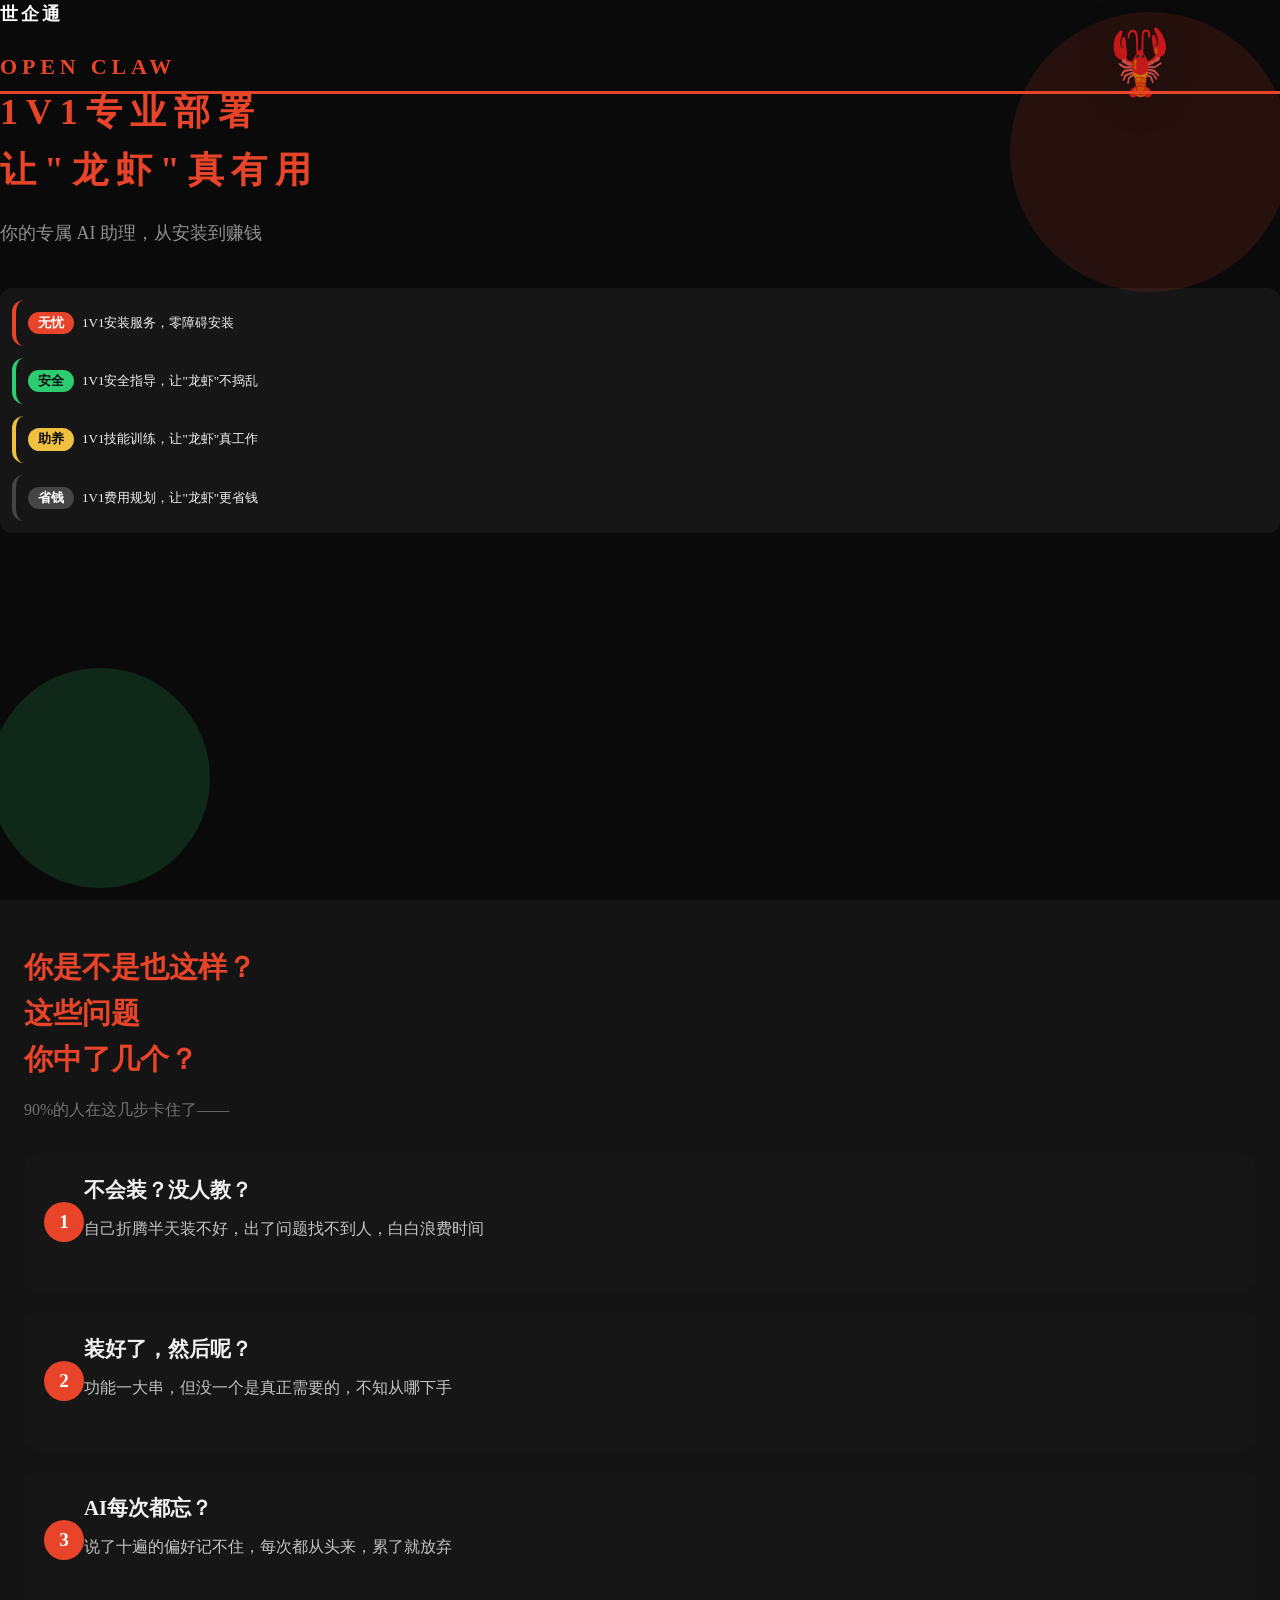
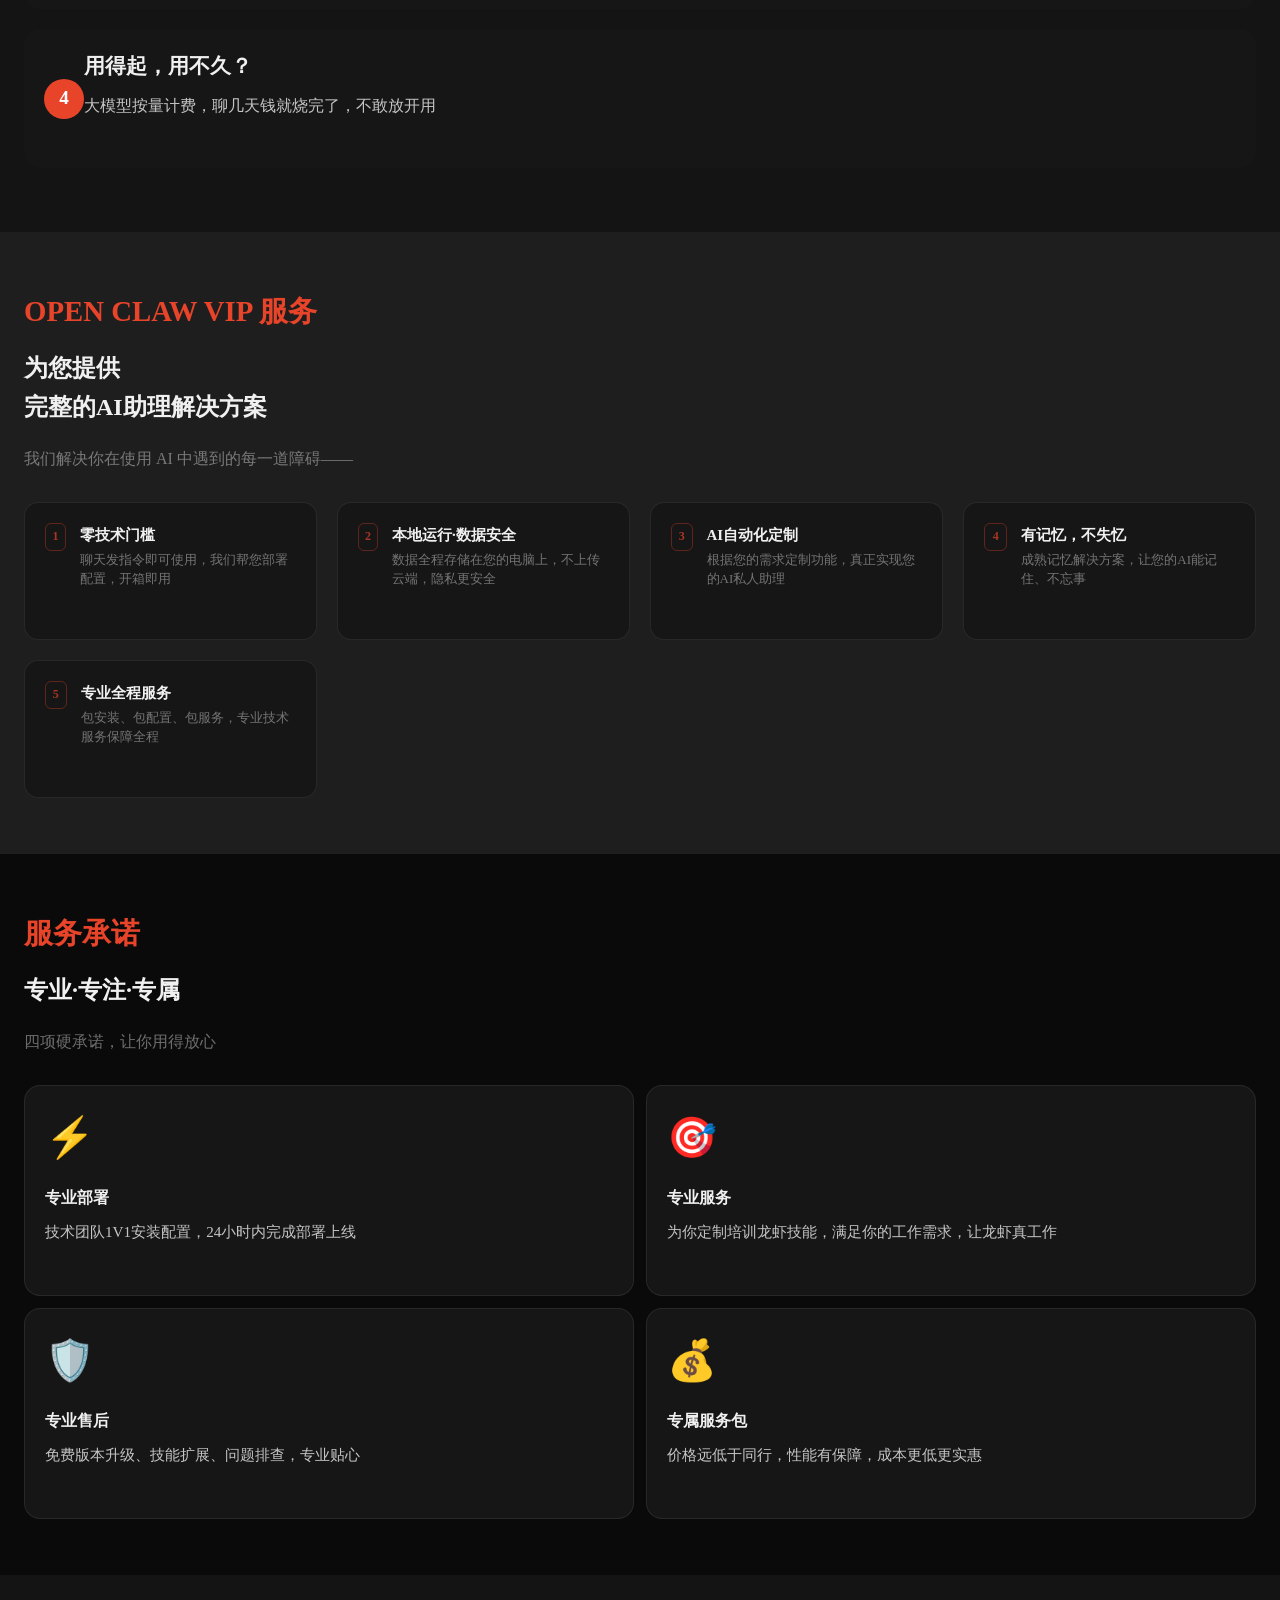
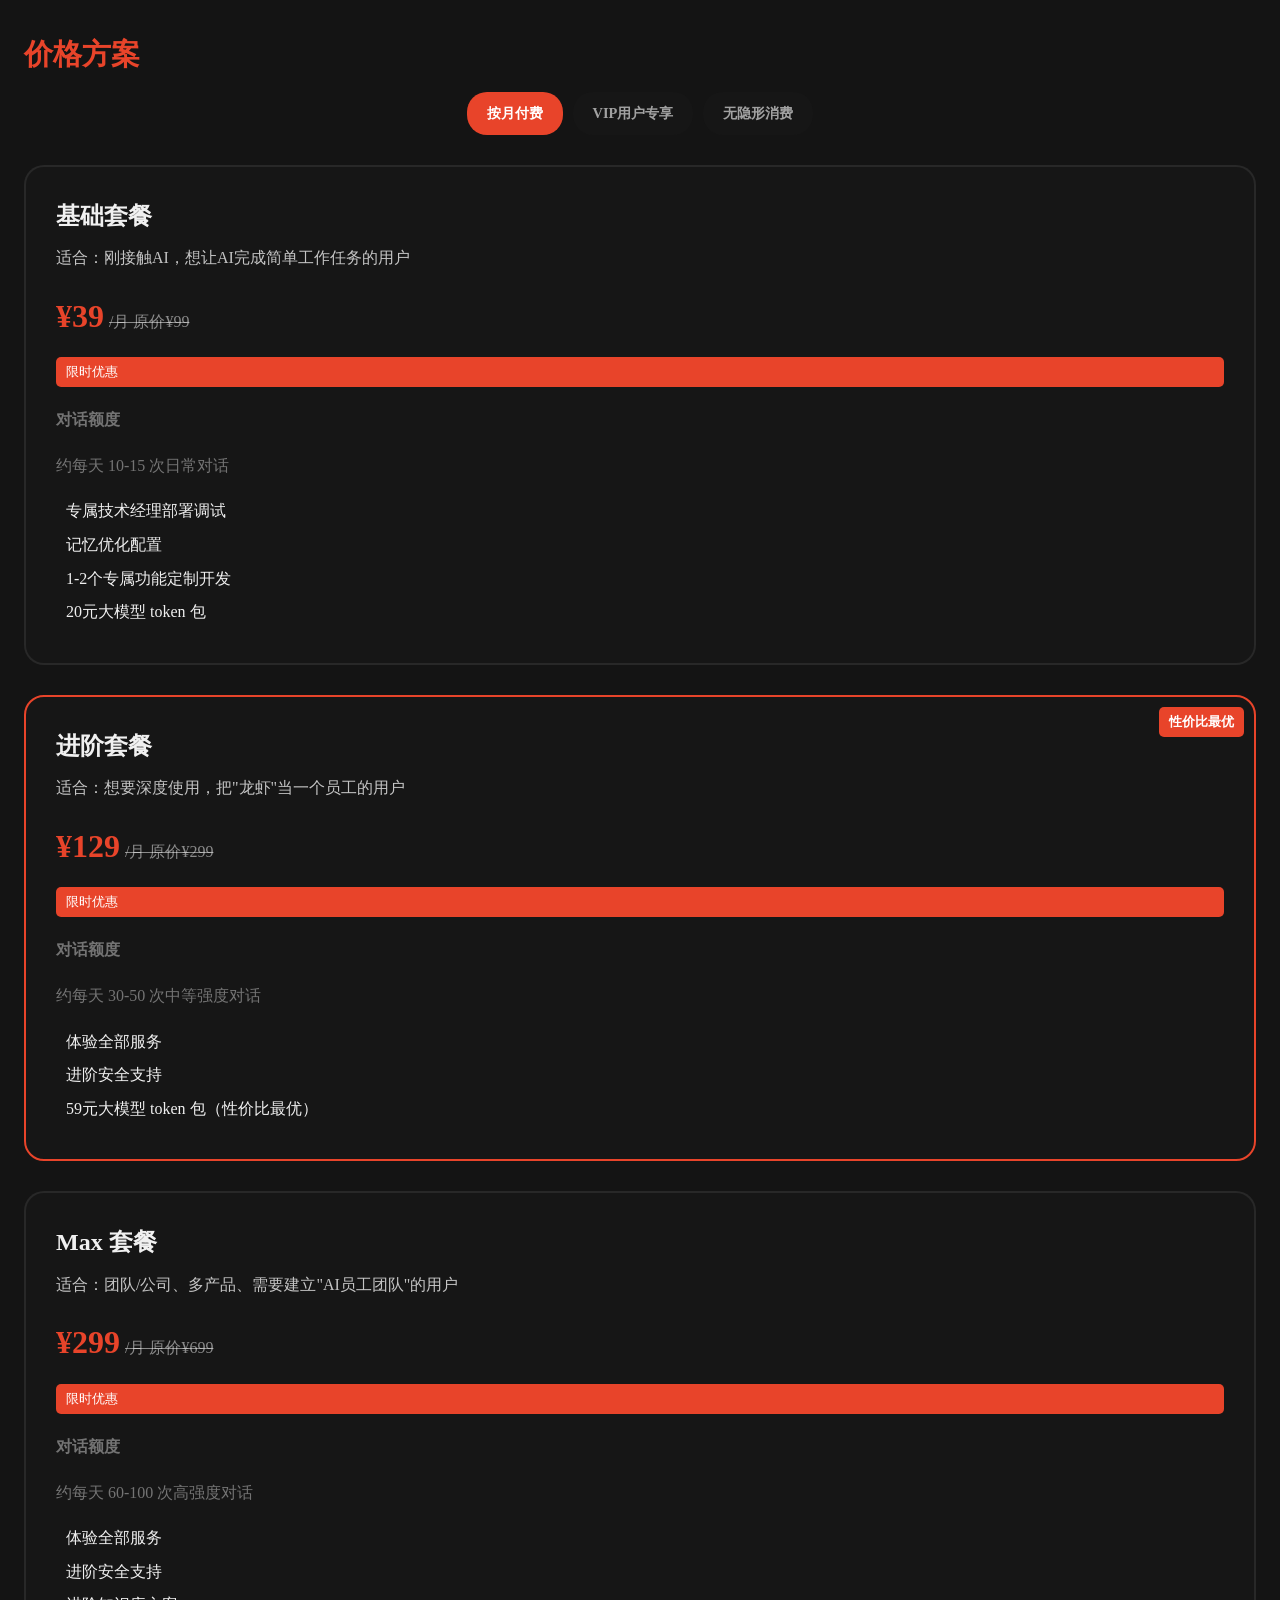
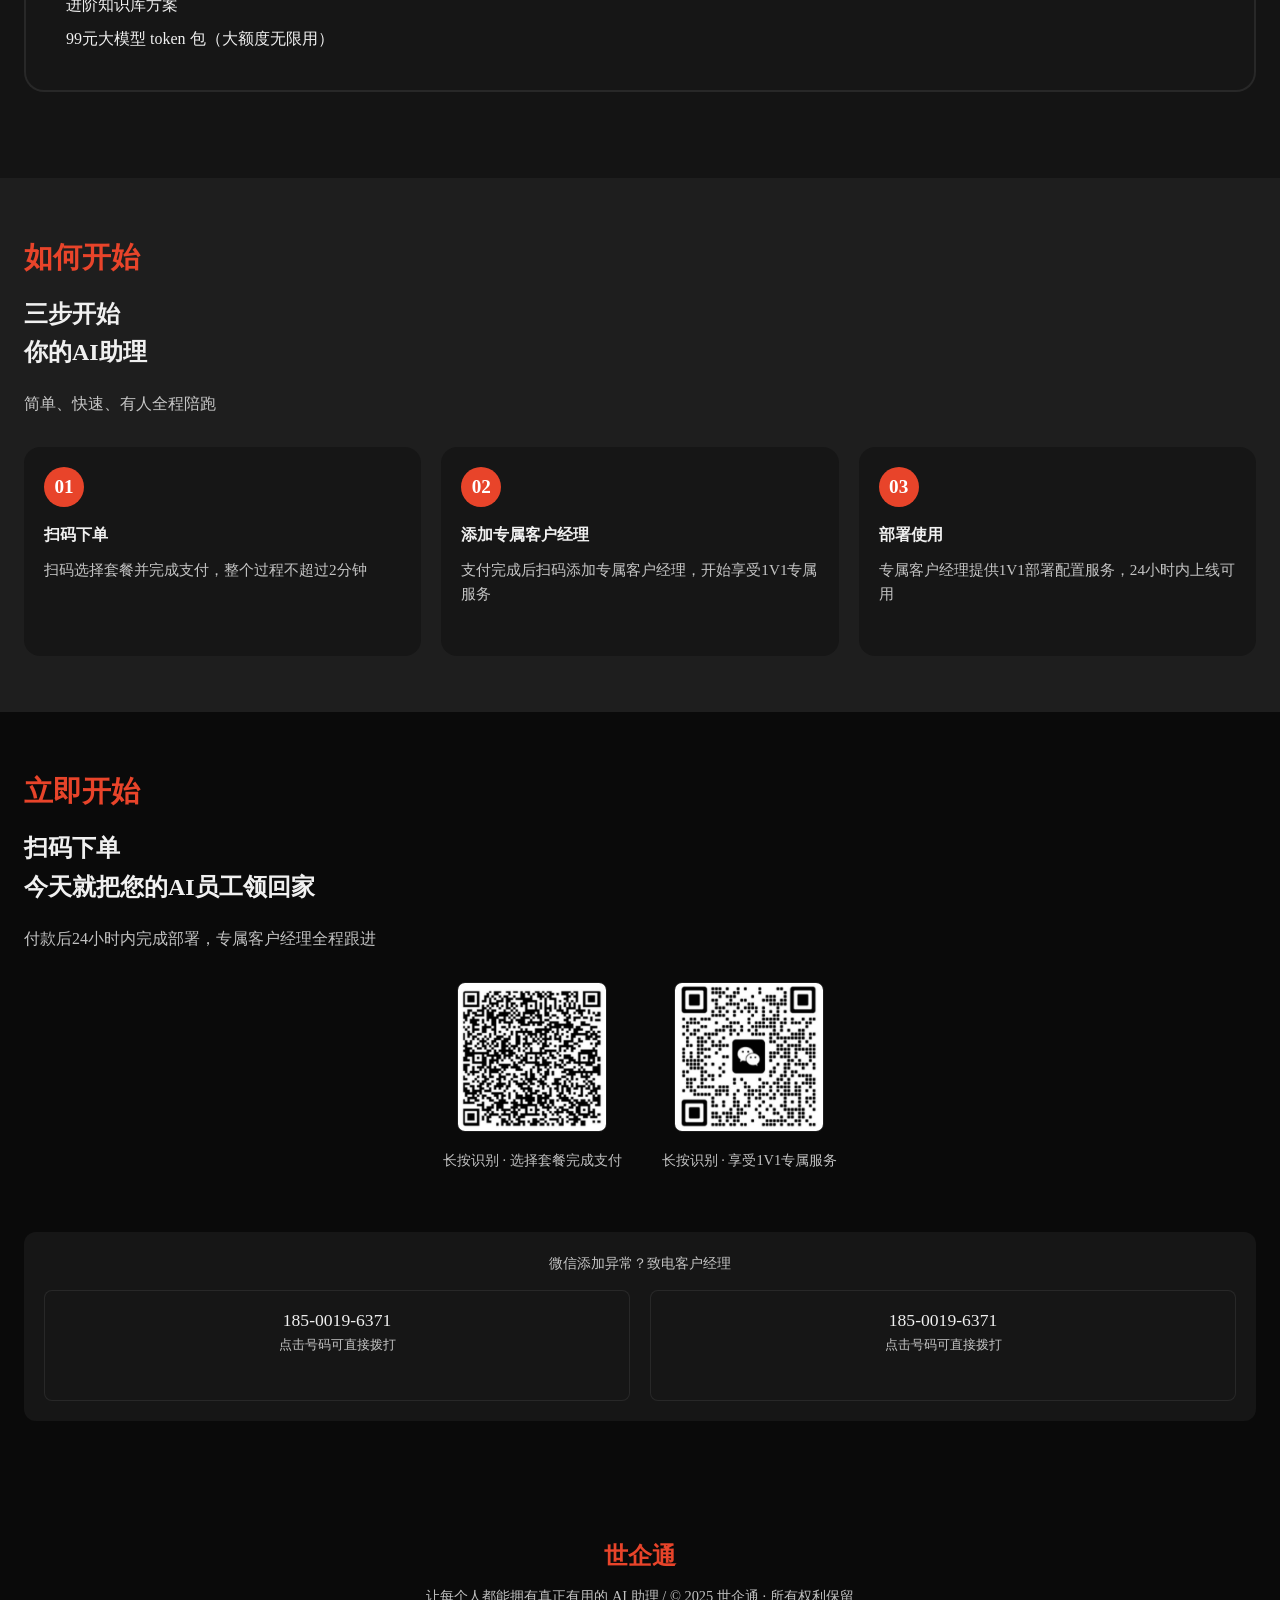
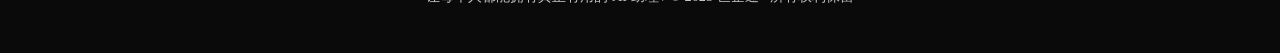
==== commit 9a87ad24: "Update black.html" ====
--- a/black.html
+++ b/black.html
@@ -283,11 +283,15 @@
     <p style="opacity: 0.8; margin-bottom: 30px; color: #F0F0F0;">付款后24小时内完成部署，专属客户经理全程跟进</p>
     <div class="qrcode-container" style="display: flex; justify-content: center; gap: 40px; margin-bottom: 30px;">
         <div class="qrcode-item" style="text-align: center;">
-            <img src="./images/1.jpg" alt="扫码下单" style="width: 150px; height: 150px; border: 1px solid rgba(255,255,255,0.08); border-radius: 8px;" />
+            <img src="[data-uri]"
+                 alt="扫码下单"
+                 style="width: 150px; height: 150px; border: 1px solid rgba(255,255,255,0.08); border-radius: 8px;" />
             <p style="margin-top: 10px; font-size: 0.9rem; opacity: 0.8; color: #F0F0F0;">长按识别 · 选择套餐完成支付</p>
         </div>
         <div class="qrcode-item" style="text-align: center;">
-            <img src="./images/2.jpg" alt="添加客户经理" style="width: 150px; height: 150px; border: 1px solid rgba(255,255,255,0.08); border-radius: 8px;" />
+            <img src="[data-uri]"
+                 alt="添加客户经理"
+                 style="width: 150px; height: 150px; border: 1px solid rgba(255,255,255,0.08); border-radius: 8px;" />
             <p style="margin-top: 10px; font-size: 0.9rem; opacity: 0.8; color: #F0F0F0;">长按识别 · 享受1V1专属服务</p>
         </div>
     </div>
@@ -296,13 +300,13 @@
     <div class="contact-wrapper" style="background: #161616; padding: 20px; border-radius: 12px; margin-bottom: 20px;">
         <div class="contact-header" style="text-align: center; font-size: 0.9rem; opacity: 0.8; color: #F0F0F0; margin-bottom: 15px;">微信添加异常？致电客户经理</div>
         <div class="contact-grid" style="display: flex; gap: 20px; justify-content: center;">
-            <div class="contact-card" style="flex: 1; text-align: center; padding: 15px; background: #161616; border-radius: 8px; border: 1px solid rgba(255,255,255,0.08);">
-                <div style="font-size: 1.1rem; color: #F0F0F0; margin-bottom: 5px;">185-0019-6371</div>
-                <div style="font-size: 0.8rem; opacity: 0.8; color: #F0F0F0;">点击号码可直接拨打</div>
-            </div>
-            <div class="contact-card" style="flex: 1; text-align: center; padding: 15px; background: #161616; border-radius: 8px; border: 1px solid rgba(255,255,255,0.08);">
-                <div style="font-size: 1.1rem; color: #F0F0F0; margin-bottom: 5px;">186-0046-6021</div>
-                <div style="font-size: 0.8rem; opacity: 0.8; color: #F0F0F0;">点击号码可直接拨打</div>
+            <div class="contact-card">
+                <a href="tel:18500196371" style="color: #F0F0F0; font-size: 1.1rem; text-decoration: none;">185-0019-6371</a>
+                <p style="font-size: 0.8rem; opacity: 0.8; color: #F0F0F0;">点击号码可直接拨打</p>
+            </div>
+            <div class="contact-card">
+                <a href="tel:18600466021" style="color: #F0F0F0; font-size: 1.1rem; text-decoration: none;">185-0019-6371</a>
+                <p style="font-size: 0.8rem; opacity: 0.8; color: #F0F0F0;">点击号码可直接拨打</p>
             </div>
         </div>
     </div>
--- a/css/black.css
+++ b/css/black.css
@@ -1,4 +1,22 @@
-/* 重置与基础 */
+/* 全局变量 */
+:root {
+    --red: #E8442A;
+    --red-dark: #C03520;
+    --red-light: rgba(232,68,42,0.18);
+    --green-mid: #2ECC71;
+    --ink: #0A0A0A;
+    --ink-mid: #141414;
+    --ink-light: #1E1E1E;
+    --card: #161616;
+    --card-border: rgba(255,255,255,0.08);
+    --text-primary: #F0F0F0;
+    --text-secondary: rgba(255,255,255,0.5);
+    --text-muted: rgba(255,255,255,0.28);
+    --gold: #F0C040;
+    --gold-light: rgba(240,192,64,0.12);
+    --white: #FFFFFF;
+}
+
 * {
     margin: 0;
     padding: 0;
@@ -6,621 +24,626 @@
 }
 
 body {
-    font-family: -apple-system, BlinkMacSystemFont, "Helvetica Neue", "Microsoft YaHei", sans-serif;
-    background: #000000;
-    color: #ffffff;
+    font-family: "Noto Serif SC", "STSong", serif;
+    background-color: var(--ink);
+    color: var(--text-primary);
     line-height: 1.6;
+    overflow-x: hidden;
+}
+
+.container {
+    width: 100%;
+    padding: 0 24px;
+    max-width: 1200px;
+    margin: 0 auto;
+}
+
+/* 4.1 Hero 首屏 */
+.hero {
+    background-color: var(--ink);
     min-height: 100vh;
-    padding: 0;
-}
-
-.container {
-    max-width: 800px;
-    margin: 0 auto;
+    position: relative;
+    overflow: hidden;
+}
+
+/* iOS 100vh 修复 */
+@supports (-webkit-touch-callout: none) {
+    .hero {
+        min-height: -webkit-fill-available;
+    }
+}
+
+/* 装饰光圈 */
+.decoration-circle {
+    position: absolute;
+    border-radius: 50%;
+    z-index: 0;
+}
+
+.decoration-circle.red {
+    width: 280px;
+    height: 280px;
+    background: rgba(232,68,42,0.12);
+    top: 12px;
+    right: -10px;
+}
+
+.decoration-circle.green {
+    width: 220px;
+    height: 220px;
+    background: rgba(46,204,113,0.15);
+    bottom: 12px;
+    left: -10px;
+}
+
+/* 龙虾插图 */
+.lobster-icon {
+    position: absolute;
+    top: 12px;
+    right: -10px;
+    width: 190px;
+    opacity: 0.75;
+    filter: drop-shadow(0 0 20px rgba(0,0,0,0.5));
+    z-index: 0;
+    font-size: 4rem;
+    color: var(--red);
+}
+
+/* 公司 logo */
+.logo-text {
+    font-size: 18px;
+    font-weight: 900;
+    color: var(--white);
+    letter-spacing: 0.18em;
+    margin-bottom: 20px;
+}
+
+/* OPEN CLAW Wordmark */
+.logo-title {
+    font-size: 22px;
+    font-weight: 900;
+    letter-spacing: 0.22em;
+    color: var(--red);
+    position: relative;
+}
+
+.logo-title::after {
+    content: "";
+    position: absolute;
+    bottom: -10px;
+    left: 0;
+    width: 100%;
+    height: 3px;
+    background: var(--red);
+}
+
+/* 主标题 */
+.hero h1 {
+    font-size: 36px;
+    font-weight: 900;
+    color: var(--red);
+    letter-spacing: 0.22em;
+    margin-bottom: 20px;
+}
+
+/* 副标题 */
+.hero p {
+    font-size: 18px;
+    font-weight: 400;
+    color: rgba(255,255,255,0.55);
+    margin-bottom: 40px;
+}
+
+/* 特性卡片 */
+.benefits {
+    display: flex;
+    flex-direction: column;
+    gap: 12px;
+    background: rgba(255,255,255,0.05);
+    padding: 12px;
+    border-radius: 12px;
+    margin-top: 20px;
+}
+
+.benefit-item {
+    display: flex;
+    align-items: center;
+    gap: 8px;
+    padding: 12px;
+    border-radius: 12px;
+    background: var(--card);
+    border-left: 4px solid var(--red);
+}
+
+.benefit-item .tag {
+    background: var(--red);
+    color: white;
+    padding: 4px 10px;
+    border-radius: 20px;
+    font-size: 0.8rem;
+}
+
+/* 4.2 痛点区 */
+.pain-points {
+    background-color: var(--ink-mid);
+    padding: 44px 24px;
+}
+
+.pain-points h2 {
+    font-size: 1.8rem;
+    color: var(--red);
+    margin-bottom: 15px;
+}
+
+.pain-points p {
+    opacity: 0.8;
+    margin-bottom: 30px;
+    color: var(--text-secondary);
+}
+
+.q-item {
+    background: var(--card);
     padding: 20px;
-}
-
-/* 通用区块 */
-.section {
-    margin: 80px 0;
-    text-align: center;
-    padding: 40px;
-    background: rgba(10, 10, 10, 0.9);
     border-radius: 16px;
-    border: 1px solid rgba(255, 255, 255, 0.05);
-}
-
-.section-title {
-    font-size: 2rem;
-    font-weight: 700;
-    margin-bottom: 20px;
-    color: #ff6b00;
-}
-
-.sub-title {
-    font-size: 1.1rem;
-    color: #cccccc;
-    margin-bottom: 30px;
-}
-
-/* 首页 */
-.hero {
-    padding: 80px 40px;
-    text-align: center;
-}
-
-.logo-container {
-    width: 100px;
-    height: 100px;
+    margin-bottom: 20px;
+    position: relative;
+    padding-left: 60px;
+}
+
+.q-num {
+    position: absolute;
+    left: 20px;
+    top: 50%;
+    transform: translateY(-50%);
+    width: 40px;
+    height: 40px;
+    background: var(--red);
+    color: white;
     border-radius: 50%;
-    background: #1a0033;
     display: flex;
     justify-content: center;
     align-items: center;
-    margin: 0 auto 30px;
-    overflow: hidden;
-}
-
-.logo {
-    width: 80px;
-    height: 80px;
-}
-
-.main-title {
-    font-size: 2.8rem;
-    font-weight: 800;
-    letter-spacing: -1px;
-    margin-bottom: 16px;
-    color: #ffffff;
-    text-transform: uppercase;
-}
-
-.subtitle {
+    font-size: 1.2rem;
+    font-weight: bold;
+}
+
+.q-item h3 {
     font-size: 1.3rem;
-    color: #ff6b00;
-    margin-bottom: 20px;
-}
-
-.tagline {
-    font-size: 1.1rem;
-    color: #cccccc;
+    margin-bottom: 10px;
+    color: var(--white);
+}
+
+.q-item p {
+    opacity: 0.8;
+    color: var(--text-secondary);
+}
+
+/* 4.3 服务内容区 */
+.service-content {
+    background-color: var(--ink-light);
+    padding: 56px 24px;
+}
+
+.service-content h2,
+.promise-section h2,
+.pricing h2,
+.how-to-start h2,
+.start-now h2 {
+    font-size: 1.8rem;
+    color: var(--red);
+    margin-bottom: 15px;
+    font-weight: 900;
+}
+
+.service-content h3,
+.promise-section h3,
+.pricing h3,
+.how-to-start h3,
+.start-now h3 {
+    font-size: 1.5rem;
+    margin-bottom: 20px;
+    color: var(--white);
+}
+
+.service-content p,
+.promise-section p,
+.pricing p,
+.how-to-start p,
+.start-now p {
+    opacity: 0.8;
     margin-bottom: 30px;
-}
-
-.features {
+    color: var(--text-secondary);
+}
+
+.solution-list {
     display: grid;
-    grid-template-columns: repeat(auto-fit, minmax(200px, 1fr));
-    gap: 15px;
-    margin: 30px 0;
-}
-
-.feature-item {
+    grid-template-columns: repeat(auto-fit, minmax(280px, 1fr));
+    gap: 20px;
+    margin-top: 20px;
+}
+
+.sol-item {
+    background: var(--card);
+    padding: 20px;
+    border-radius: 14px;
+    border: 1px solid var(--card-border);
+    display: flex;
+    flex-direction: row;
+    gap: 14px;
+}
+
+.num {
+    width: 28px;
+    height: 28px;
+    border-radius: 6px;
+    border: 1px solid rgba(232,68,42,0.35);
+    color: rgba(232,68,42,0.7);
+    font-size: 12px;
+    font-weight: 700;
+    display: flex;
+    align-items: center;
+    justify-content: center;
+}
+
+.sol-item h4 {
+    font-size: 15px;
+    font-weight: 700;
+    color: var(--white);
+    margin-bottom: 3px;
+}
+
+.sol-item p {
+    font-size: 13px;
+    color: var(--text-secondary);
+    line-height: 1.5;
+}
+
+/* 4.4 服务承诺区 */
+.promise-section {
+    background-color: var(--ink);
+    padding: 56px 24px;
+}
+
+.promise-items {
+    display: grid;
+    grid-template-columns: 1fr 1fr;
+    gap: 12px;
+    margin-top: 20px;
+}
+
+.promise-item {
+    background: var(--card);
+    padding: 20px;
+    border-radius: 16px;
+    border: 1px solid var(--card-border);
+}
+
+.icon {
+    font-size: 2.5rem;
+    margin-bottom: 15px;
+    color: var(--red);
+}
+
+.promise-item h4 {
+    margin-bottom: 10px;
+    color: var(--white);
+}
+
+.promise-item p {
+    opacity: 0.8;
+    font-size: 0.95rem;
+    color: var(--text-secondary);
+}
+
+/* 4.5 价格方案区 */
+.pricing {
+    background-color: var(--ink-mid);
+    padding: 56px 24px;
+}
+
+.price-tabs {
+    display: flex;
+    gap: 10px;
+    justify-content: center;
+    margin-bottom: 30px;
+}
+
+.tab {
+    padding: 10px 20px;
+    background: var(--card);
+    border-radius: 20px;
+    cursor: pointer;
+    transition: all 0.3s;
+    font-size: 0.9rem;
+    color: var(--text-secondary);
+}
+
+.tab.active {
+    background: var(--red);
+    color: var(--white);
+}
+
+.plan-card {
+    background: var(--card);
+    padding: 30px;
+    border-radius: 20px;
+    margin-bottom: 30px;
+    border: 2px solid var(--card-border);
+    position: relative;
+}
+
+.plan-card.basic {
+    border-color: var(--card-border);
+}
+
+.plan-card.advanced {
+    border-color: var(--red);
+}
+
+.plan-card.max {
+    border-color: var(--card-border);
+}
+
+.plan-card h3 {
+    font-size: 1.5rem;
+    margin-bottom: 10px;
+    color: var(--white);
+}
+
+.plan-card p {
+    opacity: 0.8;
+    margin-bottom: 20px;
+    color: var(--text-secondary);
+}
+
+.price {
+    font-size: 2rem;
+    margin-bottom: 15px;
+}
+
+.amount {
+    color: var(--red);
+    font-weight: bold;
+}
+
+.original {
+    color: var(--text-muted);
     font-size: 1rem;
-    color: #e0e0e0;
-    padding: 10px;
-    background: rgba(20, 20, 20, 0.8);
-    border-radius: 8px;
-    border: 1px solid rgba(255, 107, 0, 0.2);
-}
-
-.label {
-    display: inline-block;
-    background: #ff6b00;
-    color: white;
-    padding: 2px 8px;
-    border-radius: 4px;
+    margin-left: 5px;
+}
+
+.discount {
+    background: var(--red);
+    color: var(--white);
+    padding: 5px 10px;
+    border-radius: 5px;
     font-size: 0.8rem;
-    margin-right: 8px;
-}
-
-.cta-button {
-    display: inline-block;
-    padding: 12px 32px;
-    background: linear-gradient(90deg, #ff6b00, #d35400);
-    color: white;
-    text-decoration: none;
-    border-radius: 30px;
-    font-size: 1.1rem;
-    font-weight: 600;
-    transition: all 0.3s ease;
-    box-shadow: 0 4px 15px rgba(255, 107, 0, 0.3);
-}
-
-.cta-button:hover {
-    transform: translateY(-2px);
-    box-shadow: 0 6px 20px rgba(255, 107, 0, 0.5);
-}
-
-/* 痛点 */
-.pain-points {
+    margin-bottom: 20px;
+}
+
+.details ul {
+    list-style: none;
+    margin-top: 15px;
+}
+
+.details li {
+    margin-bottom: 8px;
+    display: flex;
+    align-items: center;
+}
+
+.details li i {
+    color: var(--green-mid);
+    margin-right: 10px;
+}
+
+.badge {
+    position: absolute;
+    top: 10px;
+    right: 10px;
+    background: var(--red);
+    color: var(--white);
+    padding: 5px 10px;
+    border-radius: 5px;
+    font-size: 0.8rem;
+}
+
+/* 4.6 购买流程区 */
+.how-to-start {
+    background-color: var(--ink-light);
+    padding: 56px 24px;
+}
+
+.steps {
     display: grid;
-    grid-template-columns: repeat(auto-fit, minmax(250px, 1fr));
+    grid-template-columns: repeat(auto-fit, minmax(280px, 1fr));
     gap: 20px;
     margin-top: 30px;
 }
 
-.pain-item {
-    background: rgba(20, 20, 20, 0.8);
+.step {
+    background: var(--card);
+    padding: 20px;
+    border-radius: 16px;
+}
+
+.step-num {
+    width: 40px;
+    height: 40px;
+    background: var(--red);
+    color: var(--white);
+    border-radius: 50%;
+    display: flex;
+    justify-content: center;
+    align-items: center;
+    font-size: 1.2rem;
+    font-weight: bold;
+    margin-bottom: 15px;
+}
+
+.step h4 {
+    margin-bottom: 10px;
+    color: var(--white);
+}
+
+.step p {
+    opacity: 0.8;
+    font-size: 0.95rem;
+    color: var(--text-secondary);
+}
+
+/* 4.7 尾页 QR 区 */
+.start-now {
+    background-color: var(--ink);
+    padding: 56px 24px;
+}
+
+.qrcode-container {
+    display: flex;
+    justify-content: center;
+    gap: 40px;
+    margin-bottom: 30px;
+}
+
+.qrcode-item {
+    text-align: center;
+}
+
+.qrcode-item img {
+    width: 150px;
+    height: 150px;
+    border: 1px solid var(--card-border);
+    border-radius: 8px;
+}
+
+.qrcode-item p {
+    margin-top: 10px;
+    font-size: 0.9rem;
+    opacity: 0.8;
+    color: var(--text-secondary);
+}
+
+.contact-info {
+    display: flex;
+    justify-content: center;
+    gap: 30px;
+    margin-bottom: 20px;
+}
+
+.contact-item {
+    text-align: center;
+    padding: 15px;
+    background: var(--card);
+    border-radius: 12px;
+    width: 200px;
+}
+
+.contact-item i {
+    font-size: 1.5rem;
+    color: var(--red);
+    margin-bottom: 10px;
+}
+
+.contact-item div {
+    font-size: 0.9rem;
+    opacity: 0.8;
+    color: var(--text-secondary);
+}
+
+.note {
+    text-align: center;
+    font-size: 0.9rem;
+    opacity: 0.7;
+    color: var(--text-muted);
+}
+
+/* Footer */
+.footer {
+    background-color: var(--ink);
+    padding: 40px 24px;
+    text-align: center;
+    color: var(--text-muted);
+}
+
+.footer-content {
+    max-width: 600px;
+    margin: 0 auto;
+}
+
+.brand {
+    font-size: 1.5rem;
+    color: var(--red);
+    margin-bottom: 10px;
+    font-weight: 900;
+}
+
+.footer p {
+    opacity: 0.8;
+    font-size: 0.9rem;
+    margin: 5px 0;
+}
+
+/* 4.7 尾页 QR 区 —— 新增联系卡片样式 */
+.contact-wrapper {
+    background: #161616;
     padding: 20px;
     border-radius: 12px;
-    border: 1px solid rgba(255, 107, 0, 0.2);
-    position: relative;
-}
-
-.pain-number {
-    position: absolute;
-    top: -10px;
-    left: 10px;
-    background: #ff6b00;
-    color: white;
-    width: 30px;
-    height: 30px;
-    border-radius: 50%;
-    display: flex;
+    margin-bottom: 20px;
+}
+
+.contact-header {
+    text-align: center;
+    font-size: 0.9rem;
+    opacity: 0.8;
+    color: #F0F0F0;
+    margin-bottom: 15px;
+}
+
+.contact-grid {
+    display: flex;
+    gap: 20px;
     justify-content: center;
-    align-items: center;
-    font-weight: bold;
-}
-
-.pain-item h3 {
-    font-size: 1.2rem;
-    color: #ff6b00;
-    margin-bottom: 10px;
-}
-
-.pain-item p {
-    color: #e0e0e0;
-    font-size: 1rem;
-}
-
-/* 服务 */
-.solution-list {
-    display: grid;
-    grid-template-columns: repeat(auto-fit, minmax(250px, 1fr));
-    gap: 20px;
-    margin-top: 30px;
-}
-
-.solution-item {
-    background: rgba(20, 20, 20, 0.8);
-    padding: 20px;
-    border-radius: 12px;
-    border: 1px solid rgba(255, 107, 0, 0.2);
-    position: relative;
-}
-
-.item-number {
-    position: absolute;
-    top: -10px;
-    left: 10px;
-    background: #ff6b00;
-    color: white;
-    width: 30px;
-    height: 30px;
-    border-radius: 50%;
-    display: flex;
-    justify-content: center;
-    align-items: center;
-    font-weight: bold;
-}
-
-.solution-item h3 {
-    font-size: 1.2rem;
-    color: #ff6b00;
-    margin-bottom: 10px;
-}
-
-.solution-item p {
-    color: #e0e0e0;
-    font-size: 1rem;
-}
-
-/* 服务承诺 */
-.promise-grid {
-    display: grid;
-    grid-template-columns: repeat(auto-fit, minmax(200px, 1fr));
-    gap: 20px;
-    margin-top: 30px;
-}
-
-.promise-item {
-    background: rgba(20, 20, 20, 0.8);
-    padding: 20px;
-    border-radius: 12px;
-    border: 1px solid rgba(255, 107, 0, 0.2);
+}
+
+.contact-card {
+    flex: 1;
     text-align: center;
-}
-
-.icon {
-    font-size: 2rem;
-    margin-bottom: 15px;
-    color: #ff6b00;
-}
-
-.promise-item h3 {
-    font-size: 1.2rem;
-    color: #ff6b00;
-    margin-bottom: 10px;
-}
-
-.promise-item p {
-    color: #e0e0e0;
-    font-size: 1rem;
-}
-
-/* 价格 */
-.pricing-cards {
-    display: grid;
-    grid-template-columns: repeat(auto-fit, minmax(300px, 1fr));
-    gap: 30px;
-    margin-top: 30px;
-}
-
-.pricing-card {
-    background: rgba(10, 10, 10, 0.9);
-    border: 1px solid rgba(255, 107, 0, 0.2);
-    border-radius: 16px;
-    padding: 24px;
-    text-align: left;
-}
-
-.pricing-card.popular {
-    border-color: #ff6b00;
-    box-shadow: 0 0 20px rgba(255, 107, 0, 0.3);
-}
-
-.card-header {
-    margin-bottom: 20px;
-}
-
-.card-header h3 {
-    font-size: 1.3rem;
-    color: #ff6b00;
-    margin-bottom: 8px;
-}
-
-.card-header p {
-    color: #cccccc;
-    font-size: 0.9rem;
-}
-
-.price-box {
-    display: flex;
-    align-items: center;
-    margin-bottom: 20px;
-}
-
-.price {
-    font-size: 2rem;
-    font-weight: bold;
-    color: #ff6b00;
-    margin-right: 8px;
-}
-
-.unit {
-    font-size: 1.2rem;
-    color: #cccccc;
-}
-
-.original {
-    font-size: 0.9rem;
-    color: #999;
-    text-decoration: line-through;
-    margin-left: 10px;
-}
-
-.btn-primary {
-    display: block;
-    width: 100%;
-    padding: 12px;
-    background: linear-gradient(90deg, #ff6b00, #d35400);
-    color: white;
-    border: none;
+    padding: 15px;
+    background: #161616;
     border-radius: 8px;
-    font-size: 1rem;
-    cursor: pointer;
-    transition: all 0.3s ease;
-}
-
-.btn-primary:hover {
-    background: #e65c00;
-}
-
-.benefits {
-    margin-top: 20px;
-}
-
-.benefits p {
-    font-size: 0.9rem;
-    color: #ff6b00;
-    margin-bottom: 10px;
-}
-
-.benefits ul {
-    list-style: none;
-    padding-left: 20px;
-}
-
-.benefits li {
-    color: #e0e0e0;
-    font-size: 0.95rem;
-    margin: 6px 0;
-}
-
-/* 下单流程 */
-.steps {
-    display: flex;
-    flex-direction: column;
-    gap: 30px;
-    margin: 40px 0;
-}
-
-.step-item {
-    background: rgba(20, 20, 20, 0.8);
-    padding: 24px;
-    border-radius: 12px;
-    border: 1px solid rgba(255, 107, 0, 0.2);
-    text-align: left;
-}
-
-.step-number {
-    width: 40px;
-    height: 40px;
-    background: #ff6b00;
-    color: white;
-    border-radius: 50%;
-    text-align: center;
-    line-height: 40px;
+    border: 1px solid rgba(255,255,255,0.08);
+}
+
+.contact-card div {
     font-size: 1.1rem;
-    margin-bottom: 10px;
-    display: inline-block;
-}
-
-.step-item h3 {
-    font-size: 1.3rem;
-    color: #ff6b00;
-    margin-bottom: 8px;
-}
-
-.step-item p {
-    color: #e0e0e0;
-    font-size: 1rem;
-}
-
-.action-section {
-    margin-top: 40px;
-    text-align: center;
-}
-
-.action-section h3 {
-    font-size: 1.5rem;
-    color: #ff6b00;
-    margin-bottom: 10px;
-}
-
-.action-section p {
-    color: #cccccc;
-    margin-bottom: 30px;
-}
-
-.qr-actions {
-    display: grid;
-    grid-template-columns: repeat(auto-fit, minmax(200px, 1fr));
-    gap: 30px;
-    margin-bottom: 30px;
-}
-
-.qr-option {
-    background: rgba(20, 20, 20, 0.8);
-    padding: 20px;
-    border-radius: 12px;
-    border: 1px solid rgba(255, 107, 0, 0.2);
-    text-align: center;
-}
-
-.qr-option h4 {
-    font-size: 1.1rem;
-    color: #ff6b00;
-    margin-bottom: 15px;
-}
-
-.qr-placeholder {
-    width: 150px;
-    height: 150px;
-    margin: 0 auto;
-    border: 1px dashed #ff6b00;
-    border-radius: 8px;
-    overflow: hidden;
-}
-
-.qr-placeholder img {
-    width: 100%;
-    height: 100%;
-    object-fit: cover;
-}
-
-.small-text {
-    font-size: 0.85rem;
-    color: #cccccc;
-    margin-top: 10px;
-}
-
-.note {
-    font-size: 0.9rem;
-    color: #999;
-    margin-top: 20px;
-    padding: 15px;
-    background: rgba(30, 30, 30, 0.8);
-    border-radius: 8px;
-}
-
-/* 返回顶部 */
-.back-to-top {
-    position: fixed;
-    bottom: 30px;
-    right: 30px;
-    width: 50px;
-    height: 50px;
-    background: #ff6b00;
-    color: white;
-    border: none;
-    border-radius: 50%;
-    font-weight: bold;
-    cursor: pointer;
-    display: none;
-    box-shadow: 0 4px 10px rgba(255, 107, 0, 0.4);
-    transition: all 0.3s ease;
-}
-.back-to-top:hover {
-    background: #e65c00;
-    transform: translateY(-2px);
-}
-
-/* 特色标签颜色 */
-.label {
-    display: inline-block;
-    padding: 4px 8px;
-    border-radius: 4px;
+    color: #F0F0F0;
+    margin-bottom: 5px;
+}
+
+.contact-card .small {
     font-size: 0.8rem;
-    font-weight: bold;
-    margin-right: 8px;
-}
-
-.label-wuyou {
-    background: #ff6b00;
-    color: white;
-}
-
-.label-anquan {
-    background: #00c75a;
-    color: white;
-}
-
-.label-zhuYang {
-    background: #009aff;
-    color: white;
-}
-
-.label-shengqian {
-    background: #8a2be2;
-    color: white;
-}
-
-/* 价格卡片按钮 */
-.btn-primary {
-    display: block;
-    width: 100%;
-    padding: 12px;
-    background: transparent;
-    color: #ff6b00;
-    border: 1px solid #ff6b00;
-    border-radius: 8px;
-    font-size: 1rem;
-    cursor: pointer;
-    transition: all 0.3s ease;
-    margin-top: 15px;
-}
-
-.btn-primary:hover {
-    background: rgba(255, 107, 0, 0.1);
-}
-
-/* 下单流程底部电话 */
-.footer-contacts {
-    display: flex;
-    justify-content: space-between;
-    margin-top: 30px;
-    padding: 20px;
-    background: rgba(20, 20, 20, 0.8);
-    border-radius: 12px;
-    border: 1px solid rgba(255, 107, 0, 0.2);
-}
-
-.contact-item {
-    text-align: center;
-}
-
-.contact-item span {
-    display: block;
-    font-size: 0.9rem;
-    color: #cccccc;
-    margin-bottom: 8px;
-}
-
-.contact-item a {
-    display: inline-block;
-    padding: 8px 16px;
-    background: #1a0033;
-    color: #ff6b00;
-    text-decoration: none;
-    border-radius: 8px;
-    font-size: 0.9rem;
-    transition: all 0.3s ease;
-}
-
-.contact-item a:hover {
-    background: #2a0044;
-}
-
-/* 首页特征列表 —— 左对齐 */
-.features-list {
-    display: flex;
-    flex-direction: column;
-    gap: 12px;
-    margin: 30px 0;
-    text-align: left; /* 关键：左对齐 */
-    align-items: flex-start; /* 防止子项被拉伸 */
-}
-
-.feature-item {
-    font-size: 1.1rem;
-    color: #e0e0e0;
-    padding: 10px 16px;
-    background: rgba(20, 20, 20, 0.8);
-    border-radius: 8px;
-    border: 1px solid rgba(255, 255, 255, 0.05);
-    width: 100%;
-    max-width: 500px; /* 控制宽度，避免太宽 */
-}
-
-/* 标签颜色（保持不变） */
-.label {
-    display: inline-block;
-    padding: 4px 8px;
-    border-radius: 4px;
-    font-size: 0.85rem;
-    font-weight: bold;
-    margin-right: 8px;
-    vertical-align: middle;
-}
-
-.label-wuyou { background: #ff6b00; color: white; }
-.label-anquan { background: #00c75a; color: white; }
-.label-zhuYang { background: #009aff; color: white; }
-.label-shengqian { background: #8a2be2; color: white; }
-
+    opacity: 0.8;
+    color: #F0F0F0;
+}
 
 /* 响应式 */
-@media (max-width: 600px) {
-    .main-title { font-size: 2.2rem; }
-    .section-title { font-size: 1.6rem; }
-    .section { margin: 60px 0; padding: 20px; }
-    .pricing-cards,
-    .promise-grid,
-    .pain-points,
-    .solution-list,
-    .qr-actions {
+@media (max-width: 768px) {
+    .hero, .pain-points, .service-content, .promise-section, .pricing, .how-to-start, .start-now, .footer {
+        padding: 44px 18px;
+    }
+
+    .qrcode-container {
+        flex-direction: column;
+        align-items: center;
+    }
+
+    .qrcode-item {
+        width: 100%;
+        max-width: 150px;
+    }
+
+    .contact-info {
+        flex-direction: column;
         gap: 15px;
     }
-    .pricing-card,
-    .promise-item,
-    .pain-item,
-    .solution-item,
-    .step-item,
-    .qr-option {
-        padding: 16px;
-    }
-    .btn-primary {
-        padding: 10px;
-    }
-}+}
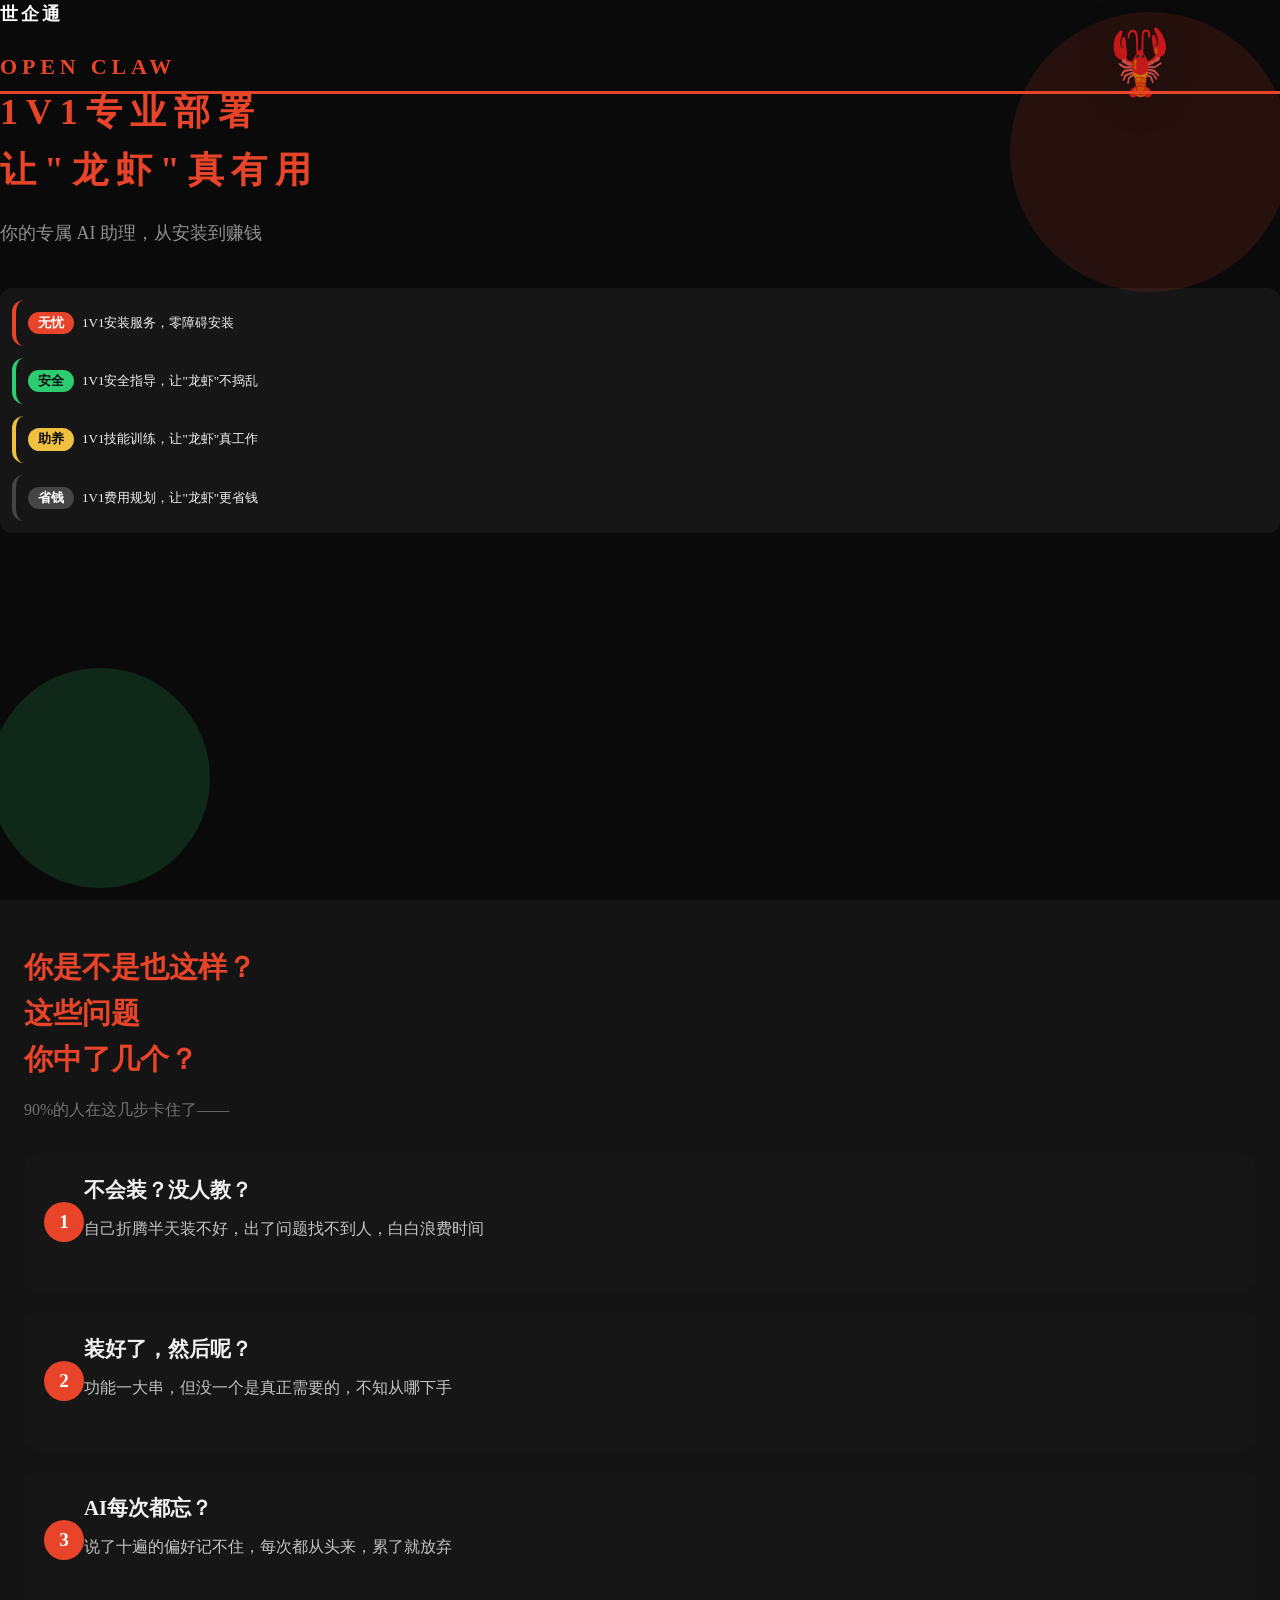
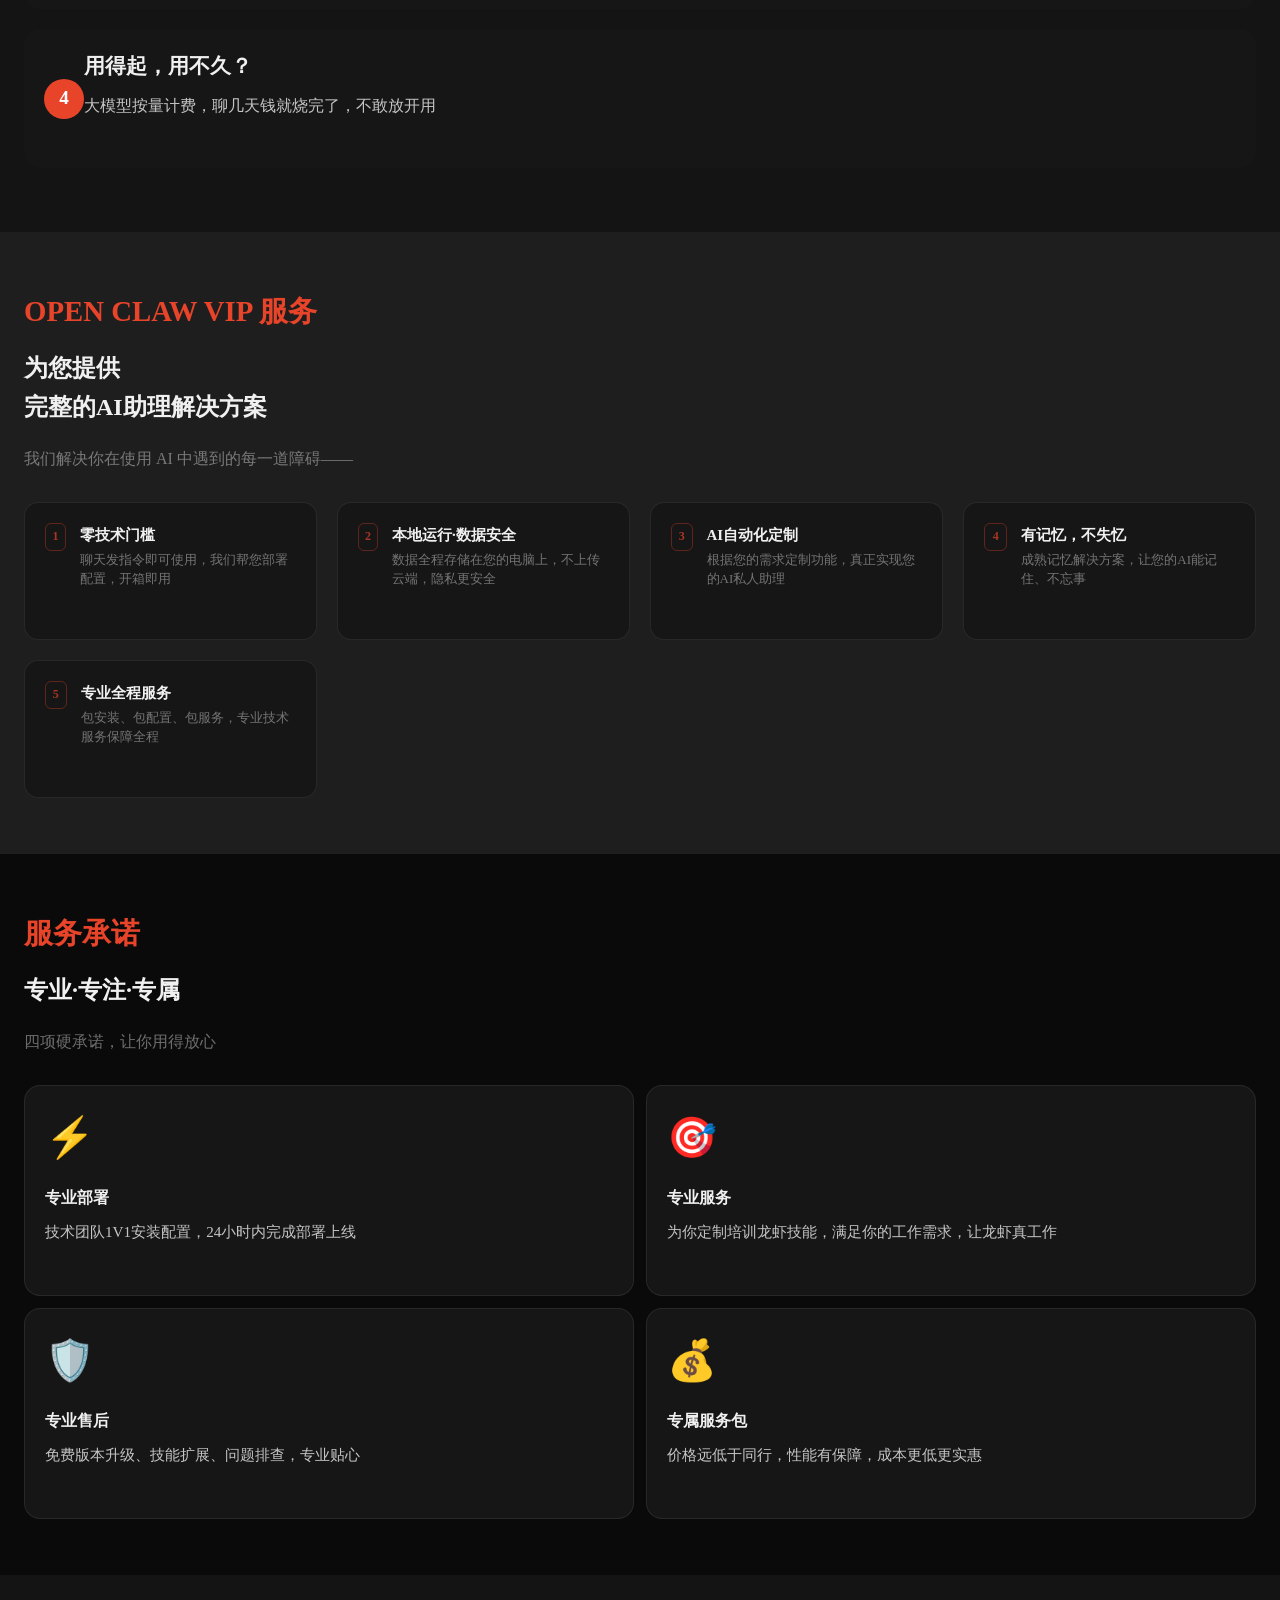
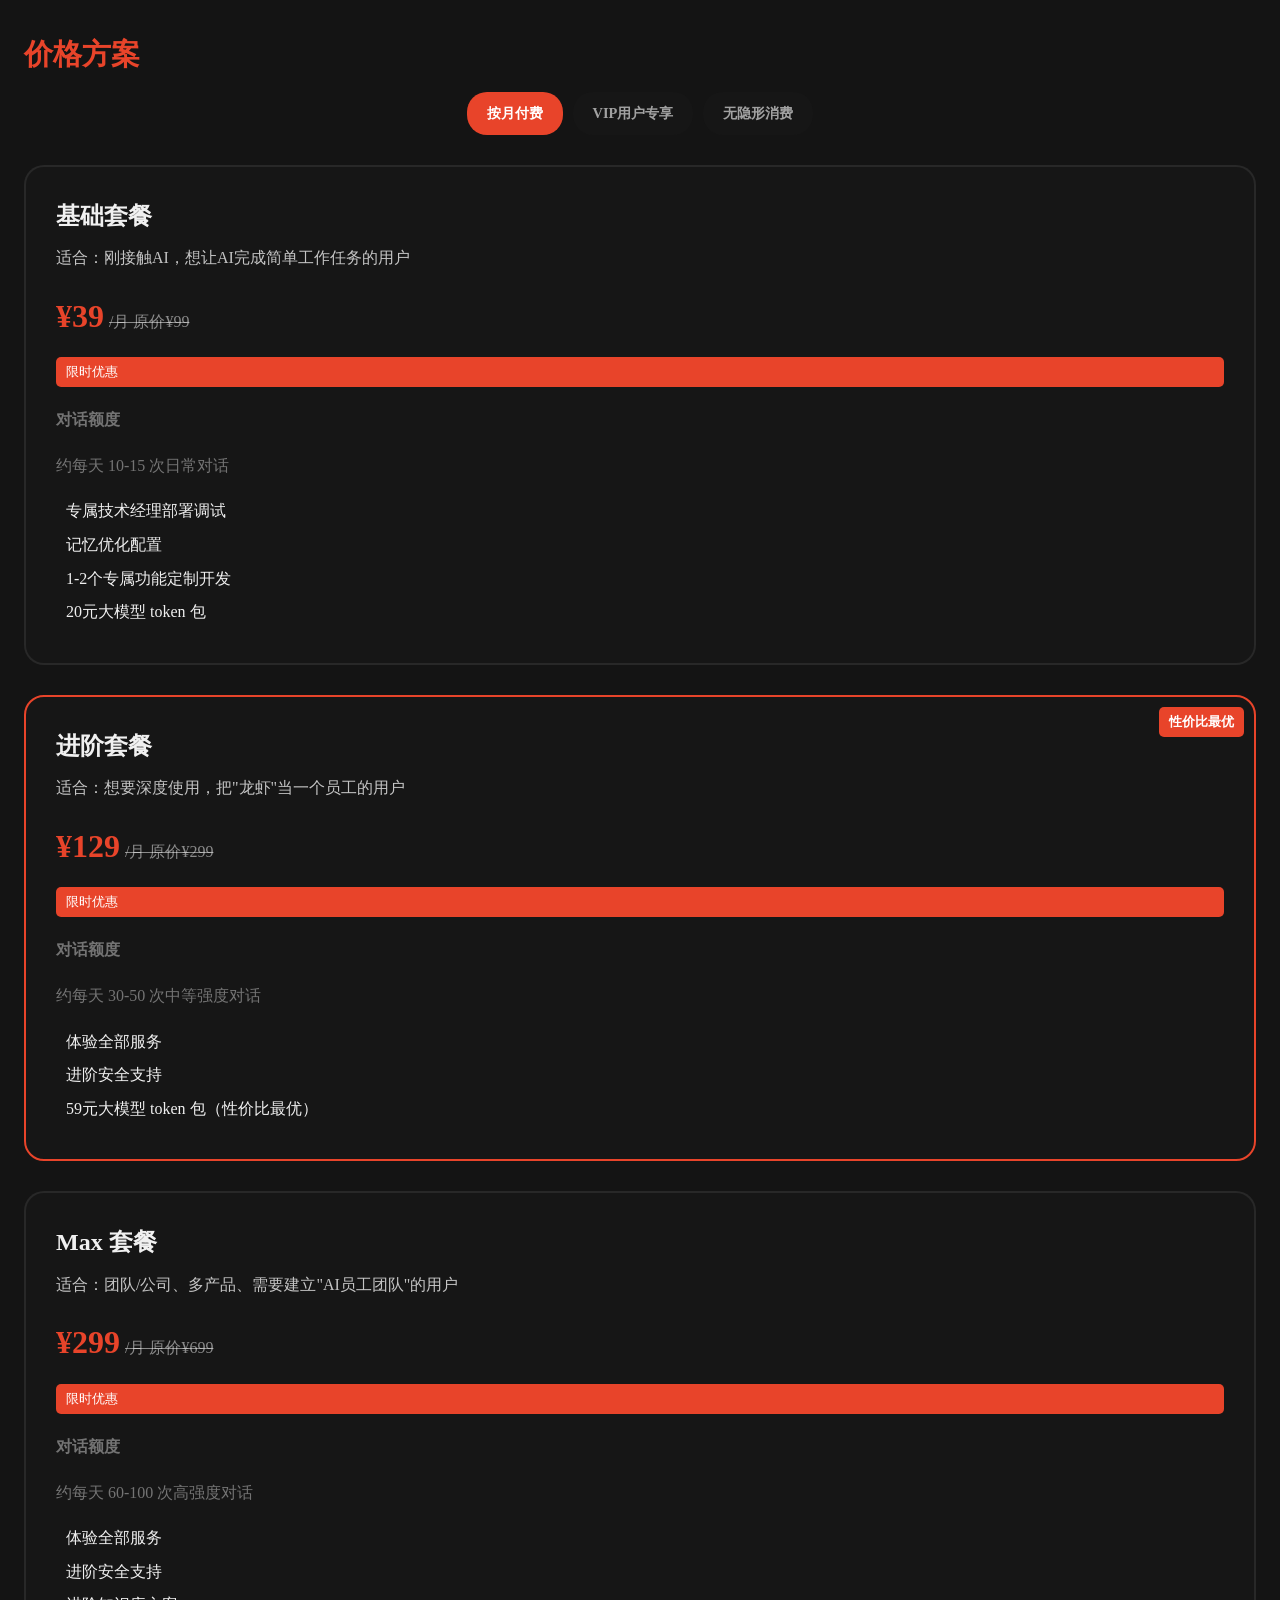
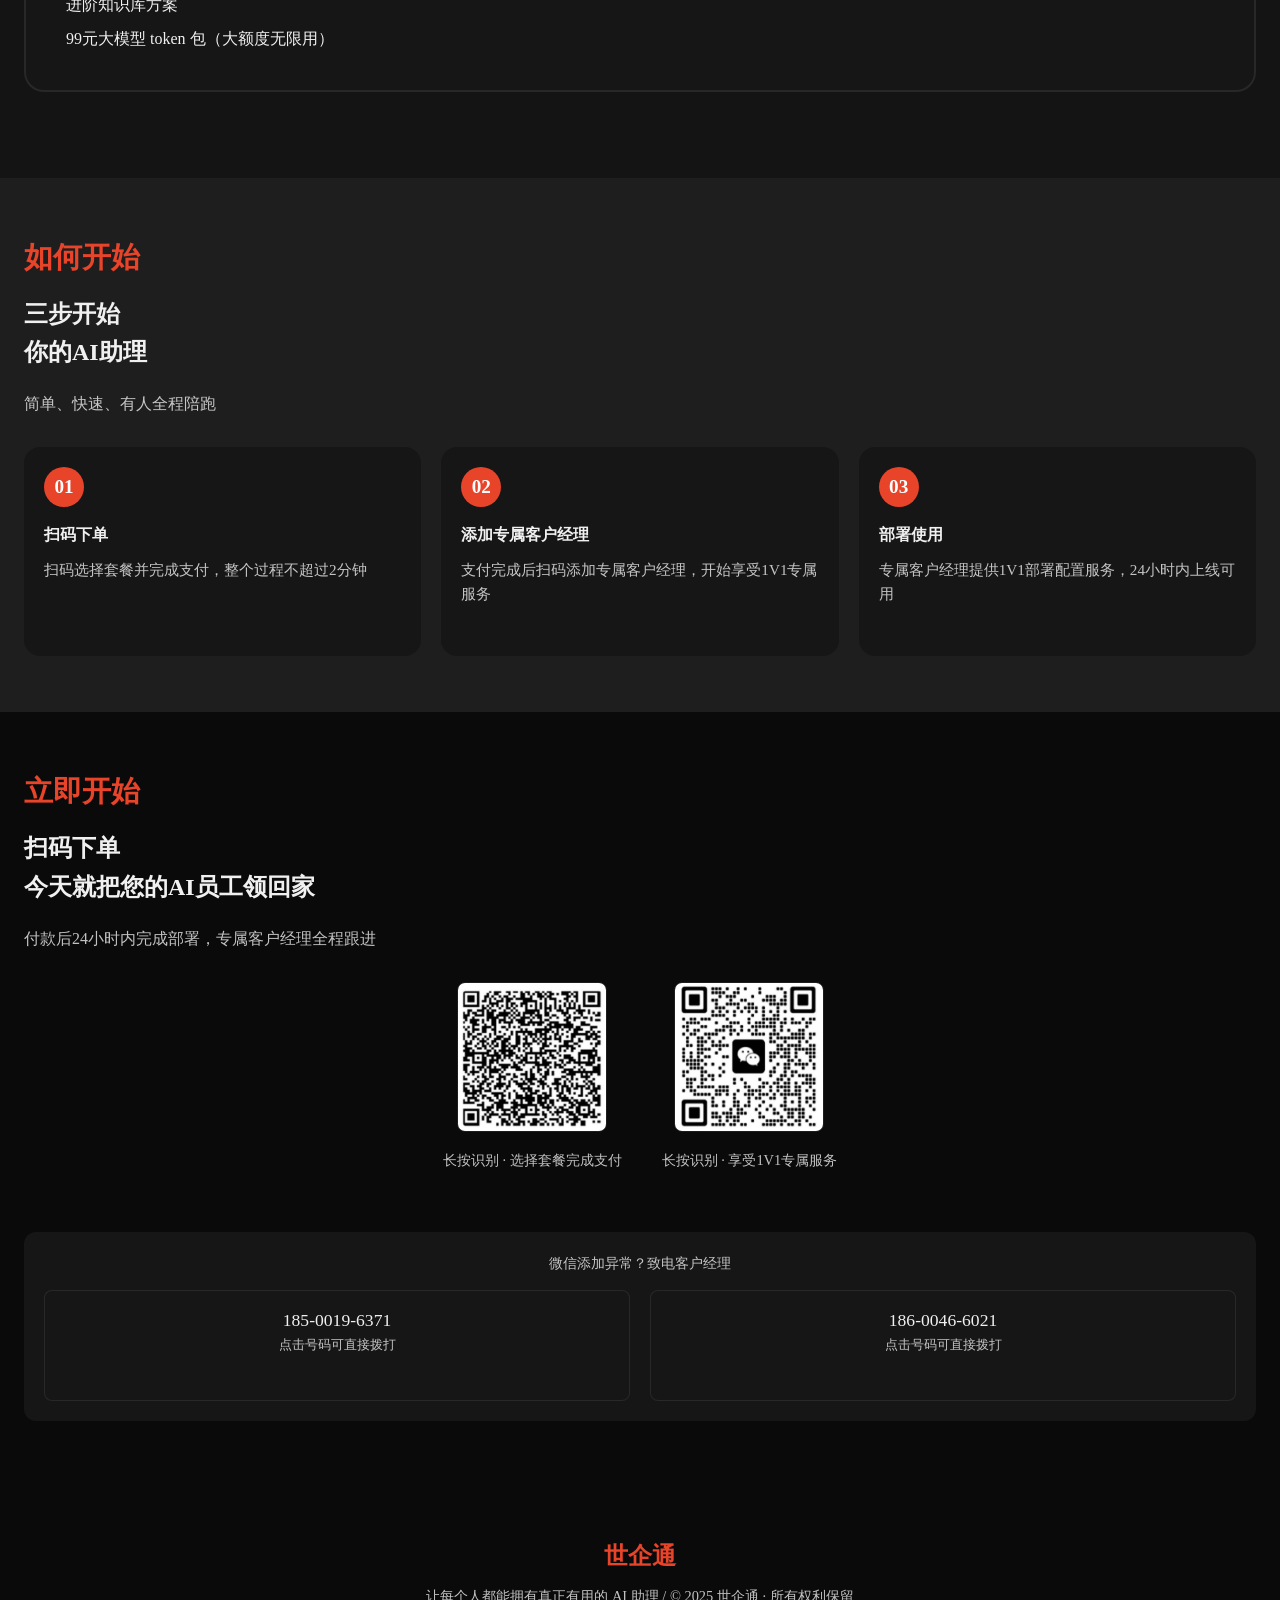
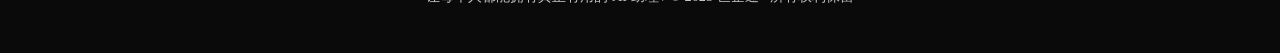
==== commit 3de7e0e1: "Update black.html" ====
--- a/black.html
+++ b/black.html
@@ -305,7 +305,7 @@
                 <p style="font-size: 0.8rem; opacity: 0.8; color: #F0F0F0;">点击号码可直接拨打</p>
             </div>
             <div class="contact-card">
-                <a href="tel:18600466021" style="color: #F0F0F0; font-size: 1.1rem; text-decoration: none;">185-0019-6371</a>
+                <a href="tel:18600466021" style="color: #F0F0F0; font-size: 1.1rem; text-decoration: none;">186-0046-6021</a>
                 <p style="font-size: 0.8rem; opacity: 0.8; color: #F0F0F0;">点击号码可直接拨打</p>
             </div>
         </div>
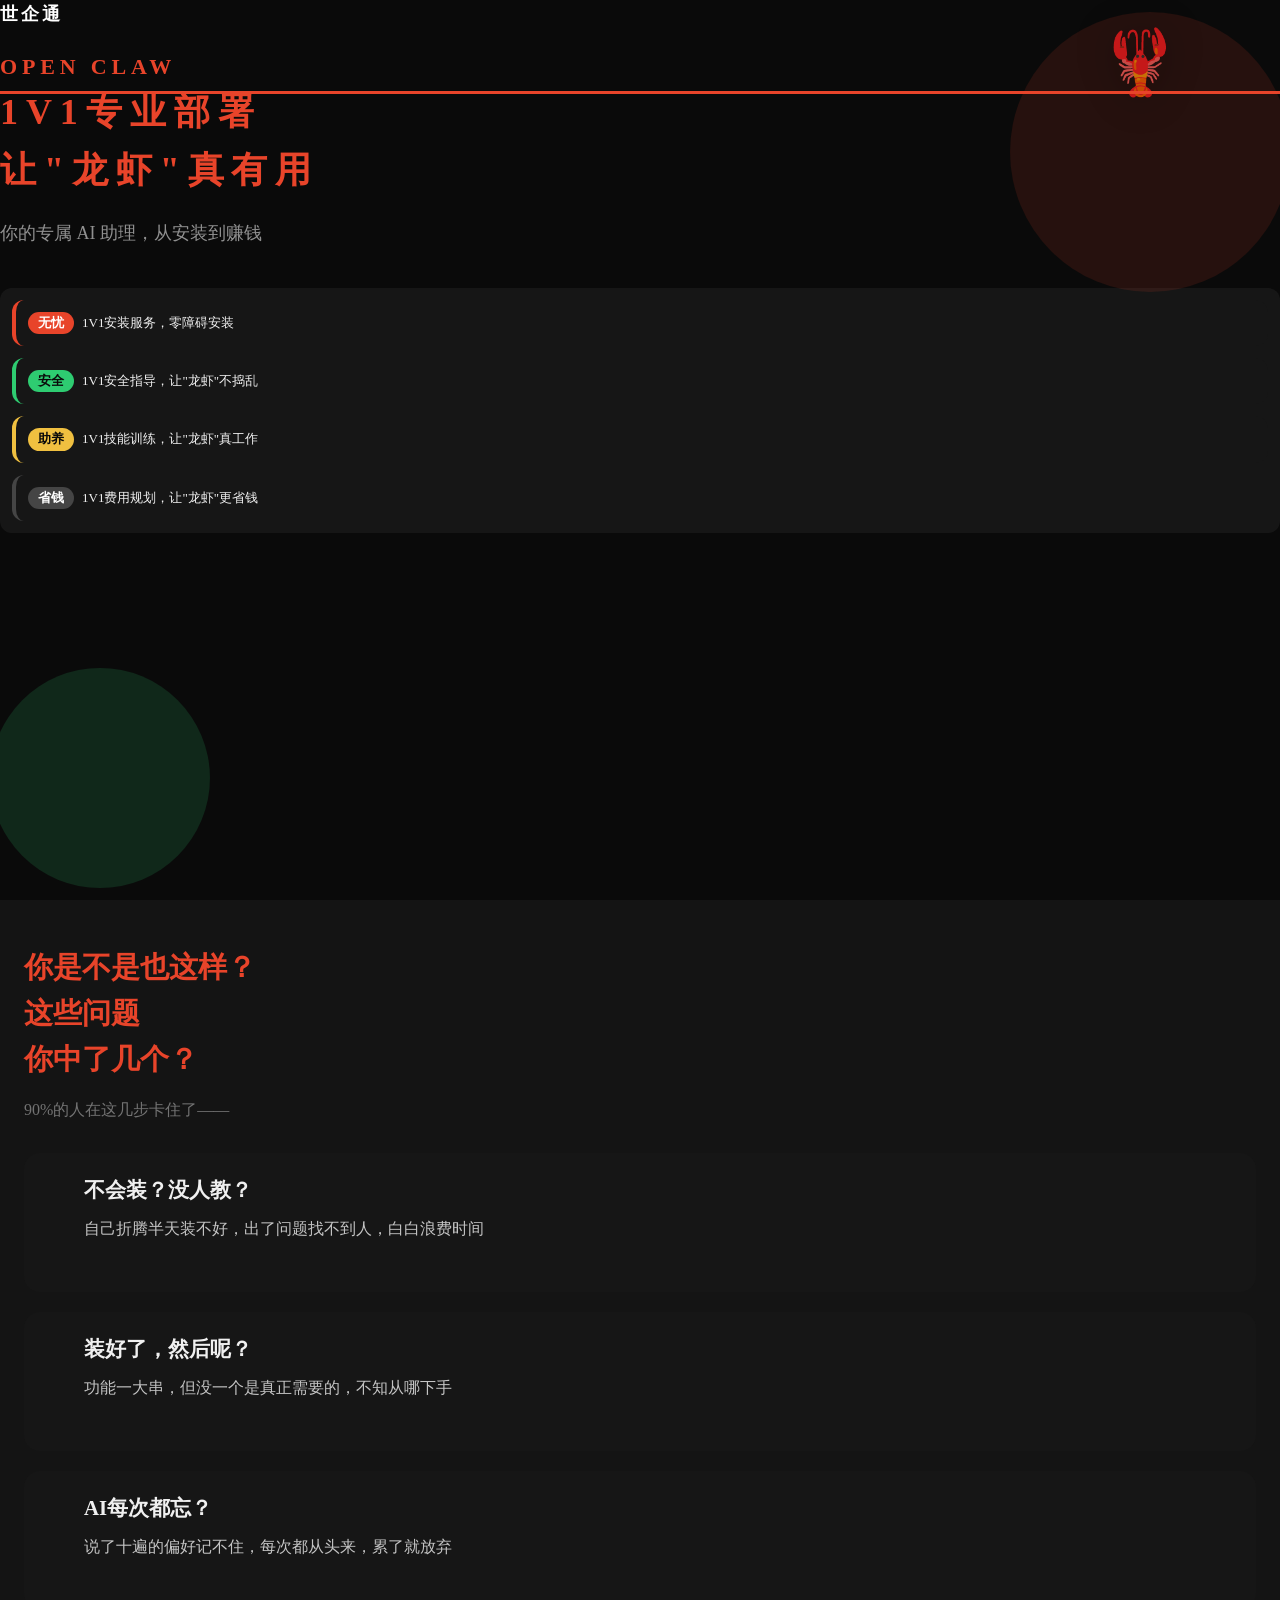
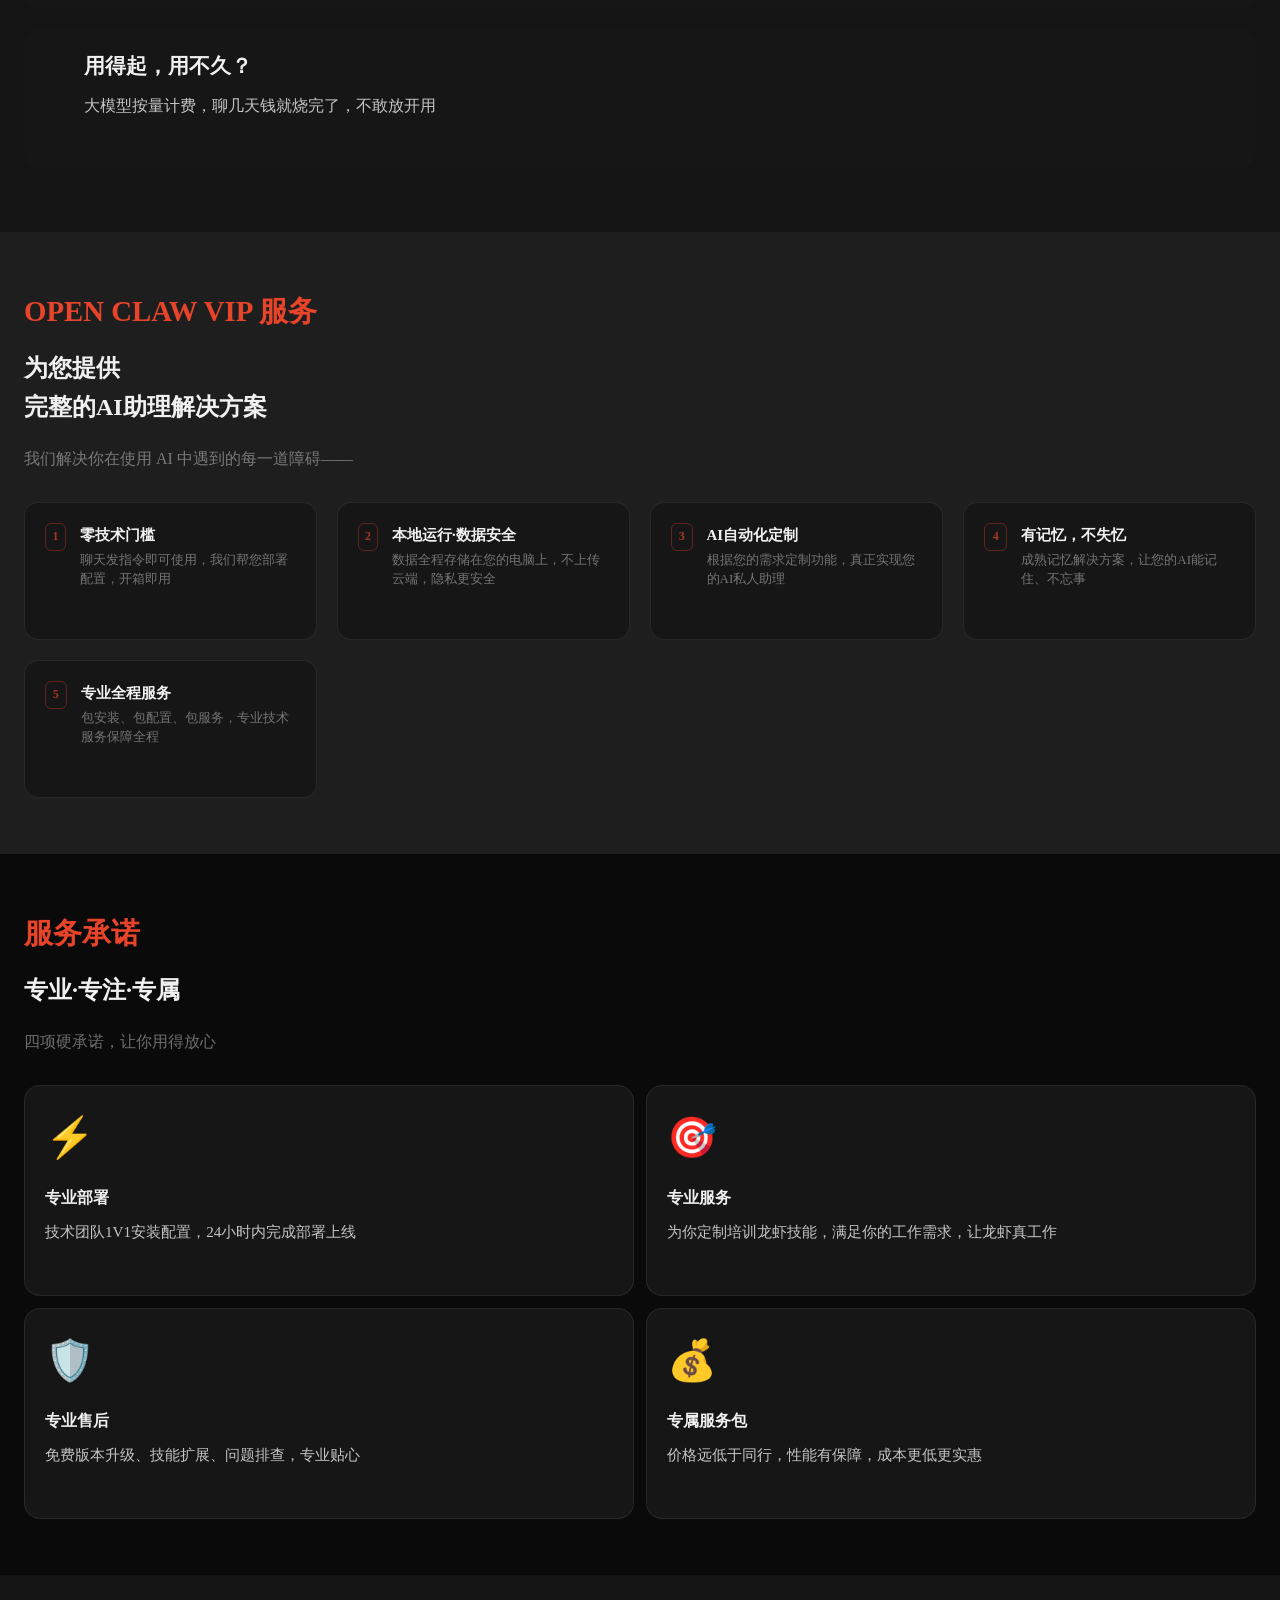
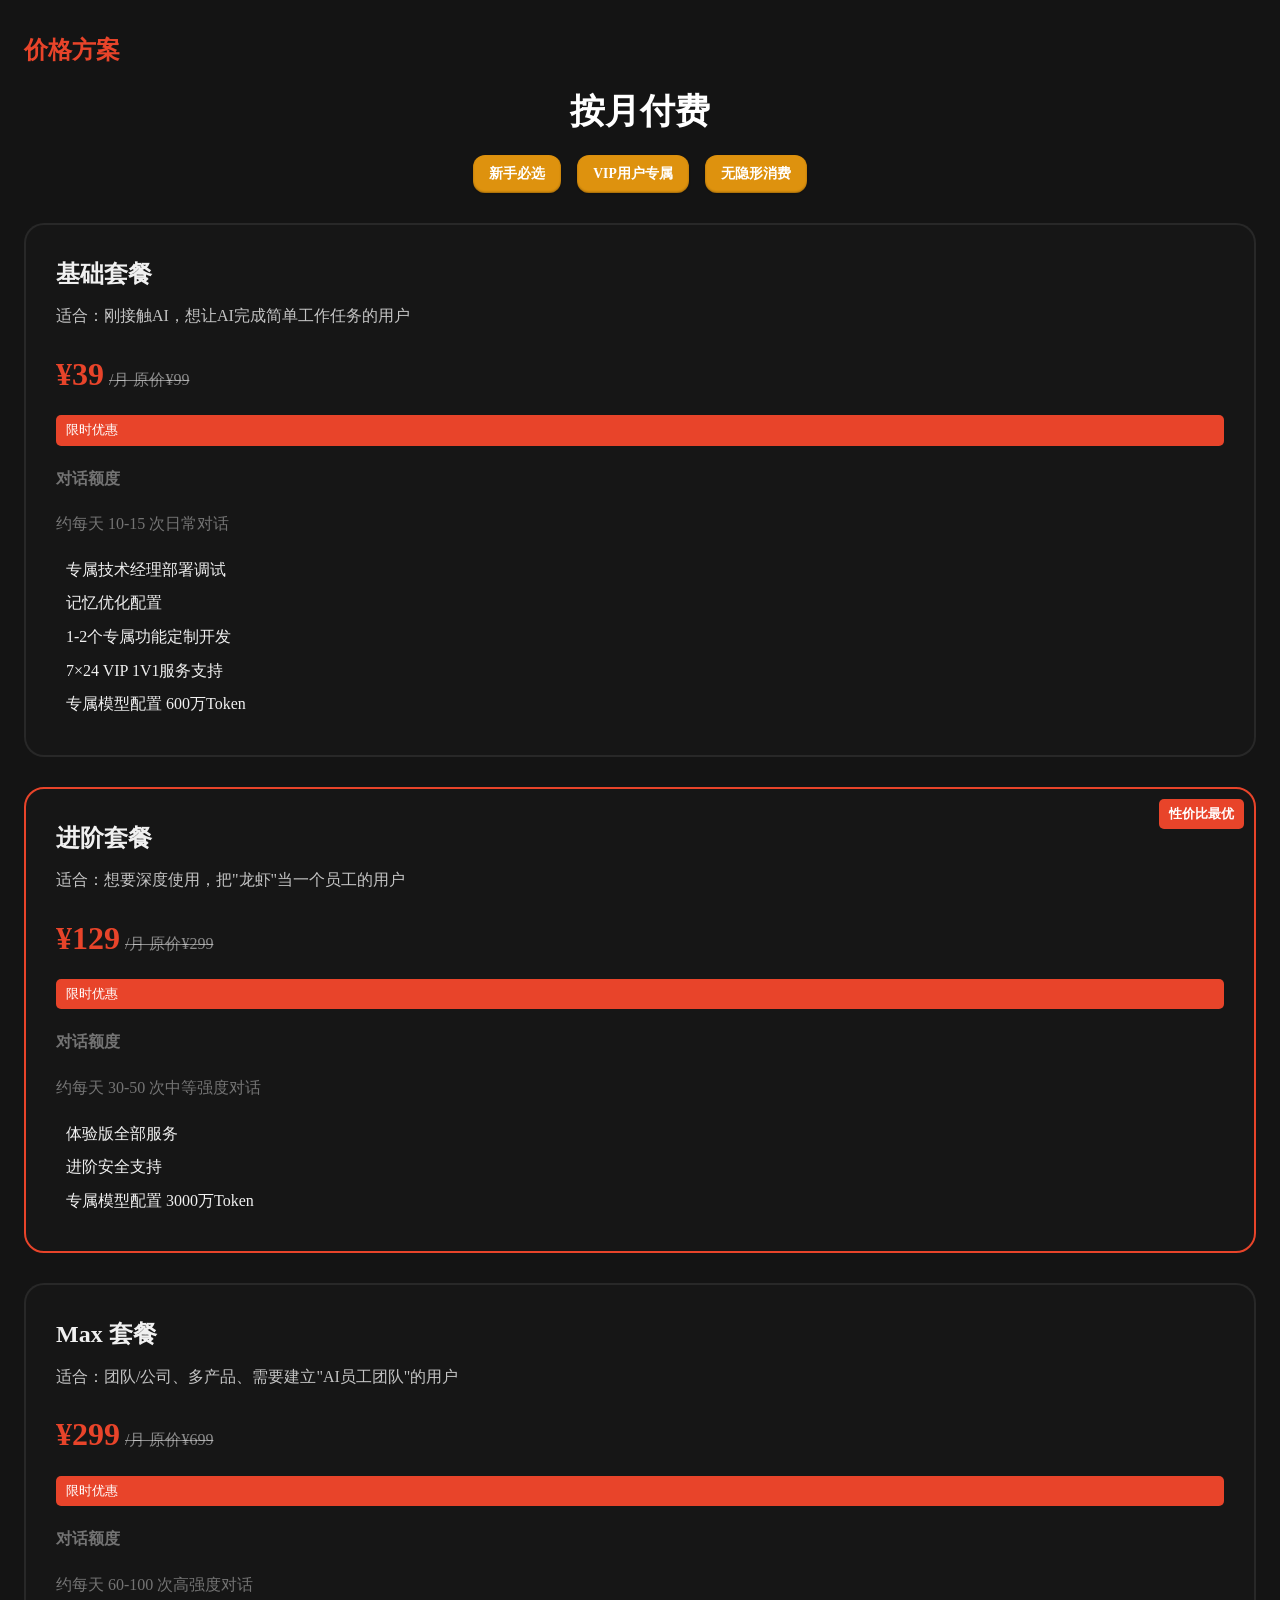
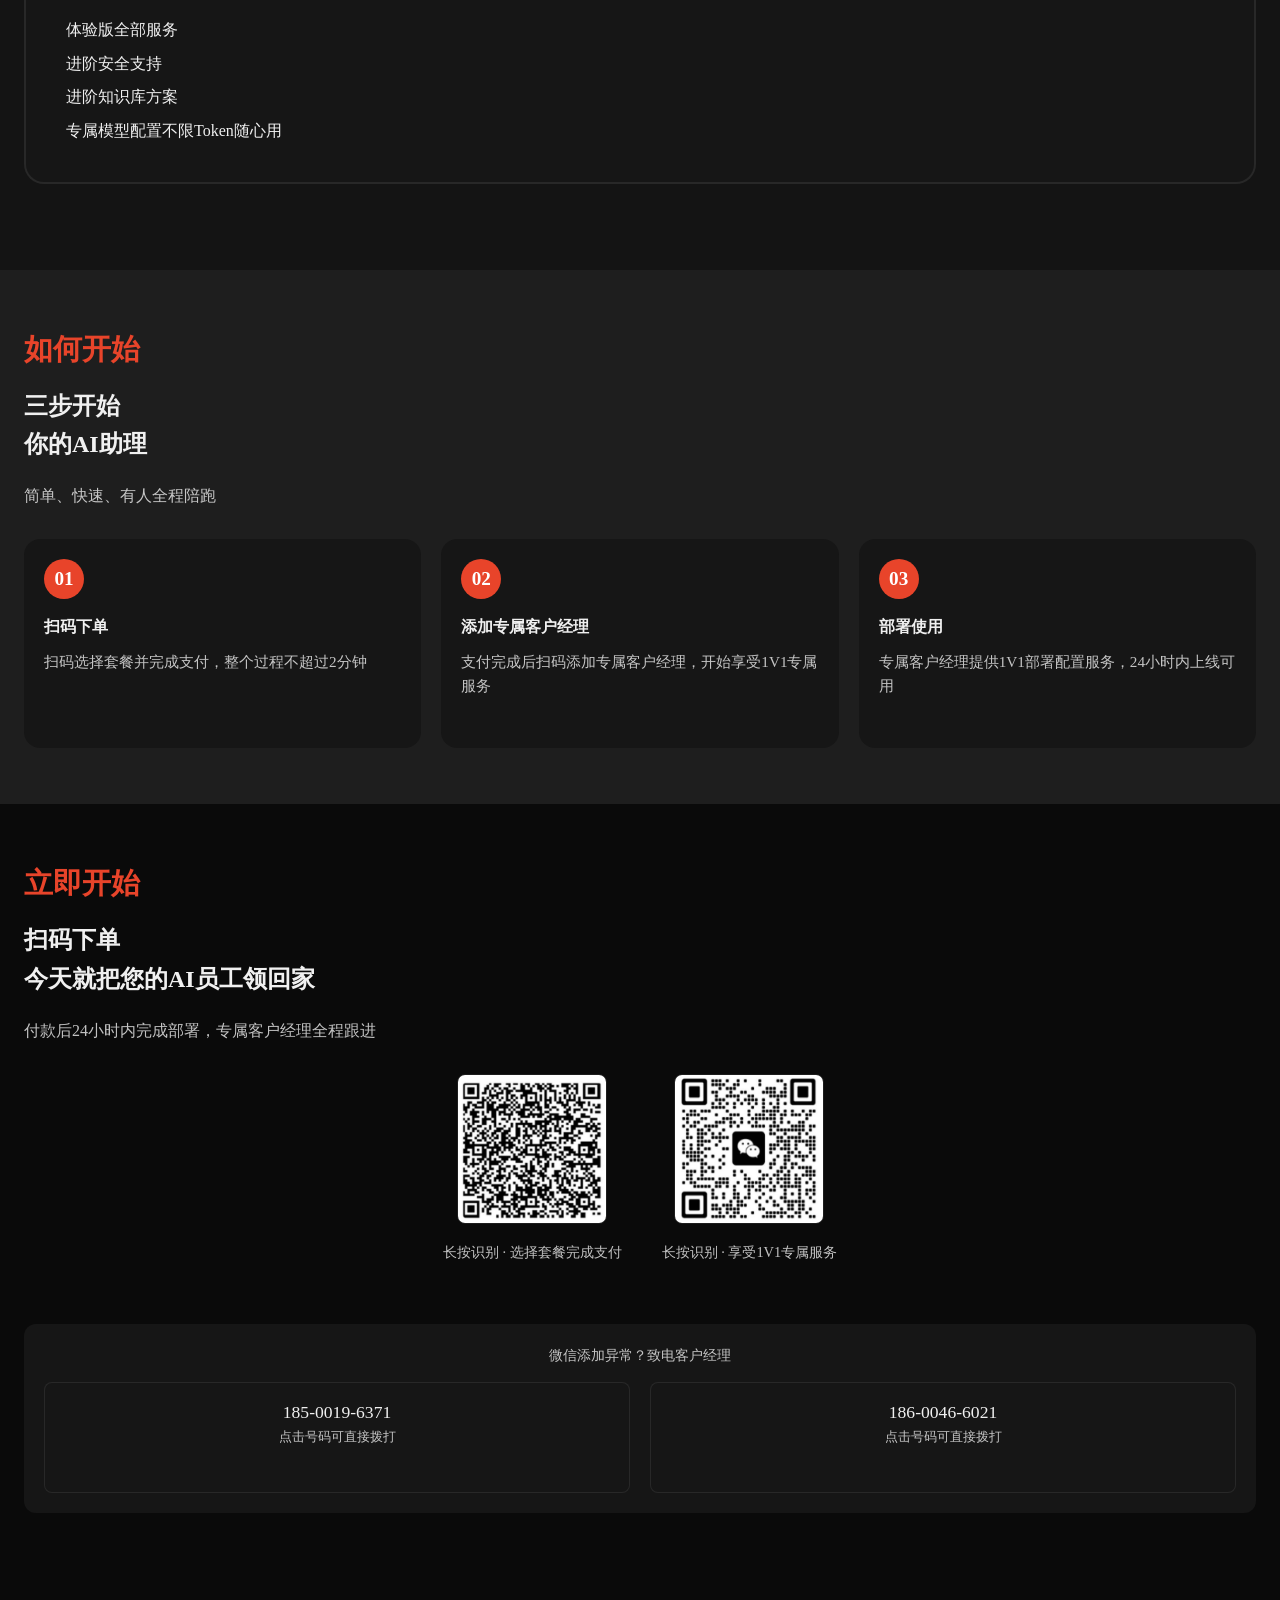
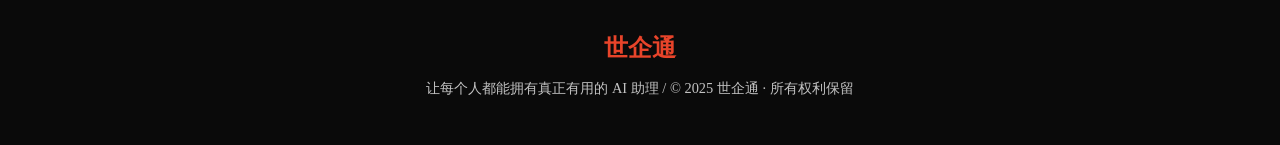
==== commit 9f22c504: "Update black.html" ====
--- a/black.html
+++ b/black.html
@@ -87,23 +87,23 @@
 <section class="pain-points" style="background-color: #141414; padding: 44px 24px;">
     <h2 style="font-size: 1.8rem; color: #E8442A; margin-bottom: 15px;">你是不是也这样？<br />这些问题<br />你中了几个？</h2>
     <p style="opacity: 0.8; margin-bottom: 30px;">90%的人在这几步卡住了——</p>
+
     <div class="q-item" style="background: #161616; padding: 20px; border-radius: 16px; margin-bottom: 20px; position: relative; padding-left: 60px;">
-        <div class="q-num" style="position: absolute; left: 20px; top: 50%; transform: translateY(-50%); width: 40px; height: 40px; background: #E8442A; color: white; border-radius: 50%; display: flex; justify-content: center; align-items: center; font-size: 1.2rem; font-weight: bold;">1</div>
         <h3 style="font-size: 1.3rem; margin-bottom: 10px; color: #F0F0F0;">不会装？没人教？</h3>
         <p style="opacity: 0.8; color: #F0F0F0;">自己折腾半天装不好，出了问题找不到人，白白浪费时间</p>
     </div>
+
     <div class="q-item" style="background: #161616; padding: 20px; border-radius: 16px; margin-bottom: 20px; position: relative; padding-left: 60px;">
-        <div class="q-num" style="position: absolute; left: 20px; top: 50%; transform: translateY(-50%); width: 40px; height: 40px; background: #E8442A; color: white; border-radius: 50%; display: flex; justify-content: center; align-items: center; font-size: 1.2rem; font-weight: bold;">2</div>
         <h3 style="font-size: 1.3rem; margin-bottom: 10px; color: #F0F0F0;">装好了，然后呢？</h3>
         <p style="opacity: 0.8; color: #F0F0F0;">功能一大串，但没一个是真正需要的，不知从哪下手</p>
     </div>
+
     <div class="q-item" style="background: #161616; padding: 20px; border-radius: 16px; margin-bottom: 20px; position: relative; padding-left: 60px;">
-        <div class="q-num" style="position: absolute; left: 20px; top: 50%; transform: translateY(-50%); width: 40px; height: 40px; background: #E8442A; color: white; border-radius: 50%; display: flex; justify-content: center; align-items: center; font-size: 1.2rem; font-weight: bold;">3</div>
         <h3 style="font-size: 1.3rem; margin-bottom: 10px; color: #F0F0F0;">AI每次都忘？</h3>
         <p style="opacity: 0.8; color: #F0F0F0;">说了十遍的偏好记不住，每次都从头来，累了就放弃</p>
     </div>
+
     <div class="q-item" style="background: #161616; padding: 20px; border-radius: 16px; margin-bottom: 20px; position: relative; padding-left: 60px;">
-        <div class="q-num" style="position: absolute; left: 20px; top: 50%; transform: translateY(-50%); width: 40px; height: 40px; background: #E8442A; color: white; border-radius: 50%; display: flex; justify-content: center; align-items: center; font-size: 1.2rem; font-weight: bold;">4</div>
         <h3 style="font-size: 1.3rem; margin-bottom: 10px; color: #F0F0F0;">用得起，用不久？</h3>
         <p style="opacity: 0.8; color: #F0F0F0;">大模型按量计费，聊几天钱就烧完了，不敢放开用</p>
     </div>
@@ -184,11 +184,17 @@
 
 <!-- 4.5 价格方案区 -->
 <section class="pricing" style="background-color: #141414; padding: 56px 24px;">
-    <h2 style="font-size: 1.8rem; color: #E8442A; margin-bottom: 15px;">价格方案</h2>
-    <div class="price-tabs" style="display: flex; gap: 10px; justify-content: center; margin-bottom: 30px;">
-        <span class="tab active" style="padding: 10px 20px; background: #E8442A; color: white; border-radius: 20px; cursor: pointer; transition: all 0.3s; font-size: 0.9rem; font-weight: 600;">按月付费</span>
-        <span class="tab" style="padding: 10px 20px; background: #161616; color: rgba(255,255,255,0.6); border-radius: 20px; cursor: pointer; transition: all 0.3s; font-size: 0.9rem; font-weight: 600;">VIP用户专享</span>
-        <span class="tab" style="padding: 10px 20px; background: #161616; color: rgba(255,255,255,0.6); border-radius: 20px; cursor: pointer; transition: all 0.3s; font-size: 0.9rem; font-weight: 600;">无隐形消费</span>
+    <h2 style="font-size: 1.5rem; color: #E8442A; margin-bottom: 15px;">价格方案</h2>
+    <div class="pricing-header" style="text-align: center; margin-bottom: 30px;">
+        <!-- 主标题 -->
+        <h2 style="font-size: 2.2rem; color: #ffffff;  margin-bottom: 15px;">按月付费</h2>
+
+        <!-- 小标签行 -->
+        <div class="tag-row" style="display: flex; justify-content: center; gap: 16px; margin-top: 12px;">
+            <span class="tag" style="padding: 8px 16px; background: #de920e; color: white; border-radius: 12px; font-size: 0.85rem; font-weight: 700; box-shadow: inset 0 -1px 2px rgba(0,0,0,0.3), 0 1px 2px rgba(0,0,0,0.2);">新手必选</span>
+            <span class="tag" style="padding: 8px 16px; background: #de920e; color: white; border-radius: 12px; font-size: 0.85rem; font-weight: 700; box-shadow: inset 0 -1px 2px rgba(0,0,0,0.3), 0 1px 2px rgba(0,0,0,0.2);">VIP用户专属</span>
+            <span class="tag" style="padding: 8px 16px; background: #de920e; color: white; border-radius: 12px; font-size: 0.85rem; font-weight: 700; box-shadow: inset 0 -1px 2px rgba(0,0,0,0.3), 0 1px 2px rgba(0,0,0,0.2);">无隐形消费</span>
+        </div>
     </div>
 
     <!-- 基础套餐 -->
@@ -206,7 +212,8 @@
                 <li style="margin-bottom: 8px; display: flex; align-items: center;"><i class="fas fa-check-circle" style="color: #2ECC71; margin-right: 10px;"></i> 专属技术经理部署调试</li>
                 <li style="margin-bottom: 8px; display: flex; align-items: center;"><i class="fas fa-check-circle" style="color: #2ECC71; margin-right: 10px;"></i> 记忆优化配置</li>
                 <li style="margin-bottom: 8px; display: flex; align-items: center;"><i class="fas fa-check-circle" style="color: #2ECC71; margin-right: 10px;"></i> 1-2个专属功能定制开发</li>
-                <li style="margin-bottom: 8px; display: flex; align-items: center;"><i class="fas fa-check-circle" style="color: #2ECC71; margin-right: 10px;"></i> 20元大模型 token 包</li>
+                <li style="margin-bottom: 8px; display: flex; align-items: center;"><i class="fas fa-check-circle" style="color: #2ECC71; margin-right: 10px;"></i> 7×24 VIP 1V1服务支持</li>
+                <li style="margin-bottom: 8px; display: flex; align-items: center;"><i class="fas fa-check-circle" style="color: #2ECC71; margin-right: 10px;"></i> 专属模型配置 600万Token</li>
             </ul>
         </div>
     </div>
@@ -223,9 +230,9 @@
             <p><strong>对话额度</strong></p>
             <p>约每天 30-50 次中等强度对话</p>
             <ul style="list-style: none; margin-top: 15px;">
-                <li style="margin-bottom: 8px; display: flex; align-items: center;"><i class="fas fa-check-circle" style="color: #2ECC71; margin-right: 10px;"></i> 体验全部服务</li>
+                <li style="margin-bottom: 8px; display: flex; align-items: center;"><i class="fas fa-check-circle" style="color: #2ECC71; margin-right: 10px;"></i> 体验版全部服务</li>
                 <li style="margin-bottom: 8px; display: flex; align-items: center;"><i class="fas fa-check-circle" style="color: #2ECC71; margin-right: 10px;"></i> 进阶安全支持</li>
-                <li style="margin-bottom: 8px; display: flex; align-items: center;"><i class="fas fa-check-circle" style="color: #2ECC71; margin-right: 10px;"></i> 59元大模型 token 包（性价比最优）</li>
+                <li style="margin-bottom: 8px; display: flex; align-items: center;"><i class="fas fa-check-circle" style="color: #2ECC71; margin-right: 10px;"></i> 专属模型配置 3000万Token</li>
             </ul>
         </div>
         <div class="badge" style="position: absolute; top: 10px; right: 10px; background: #E8442A; color: white; padding: 5px 10px; border-radius: 5px; font-size: 0.8rem; font-weight: 600;">性价比最优</div>
@@ -243,10 +250,10 @@
             <p><strong>对话额度</strong></p>
             <p>约每天 60-100 次高强度对话</p>
             <ul style="list-style: none; margin-top: 15px;">
-                <li style="margin-bottom: 8px; display: flex; align-items: center;"><i class="fas fa-check-circle" style="color: #2ECC71; margin-right: 10px;"></i> 体验全部服务</li>
+                <li style="margin-bottom: 8px; display: flex; align-items: center;"><i class="fas fa-check-circle" style="color: #2ECC71; margin-right: 10px;"></i> 体验版全部服务</li>
                 <li style="margin-bottom: 8px; display: flex; align-items: center;"><i class="fas fa-check-circle" style="color: #2ECC71; margin-right: 10px;"></i> 进阶安全支持</li>
                 <li style="margin-bottom: 8px; display: flex; align-items: center;"><i class="fas fa-check-circle" style="color: #2ECC71; margin-right: 10px;"></i> 进阶知识库方案</li>
-                <li style="margin-bottom: 8px; display: flex; align-items: center;"><i class="fas fa-check-circle" style="color: #2ECC71; margin-right: 10px;"></i> 99元大模型 token 包（大额度无限用）</li>
+                <li style="margin-bottom: 8px; display: flex; align-items: center;"><i class="fas fa-check-circle" style="color: #2ECC71; margin-right: 10px;"></i> 专属模型配置不限Token随心用</li>
             </ul>
         </div>
     </div>
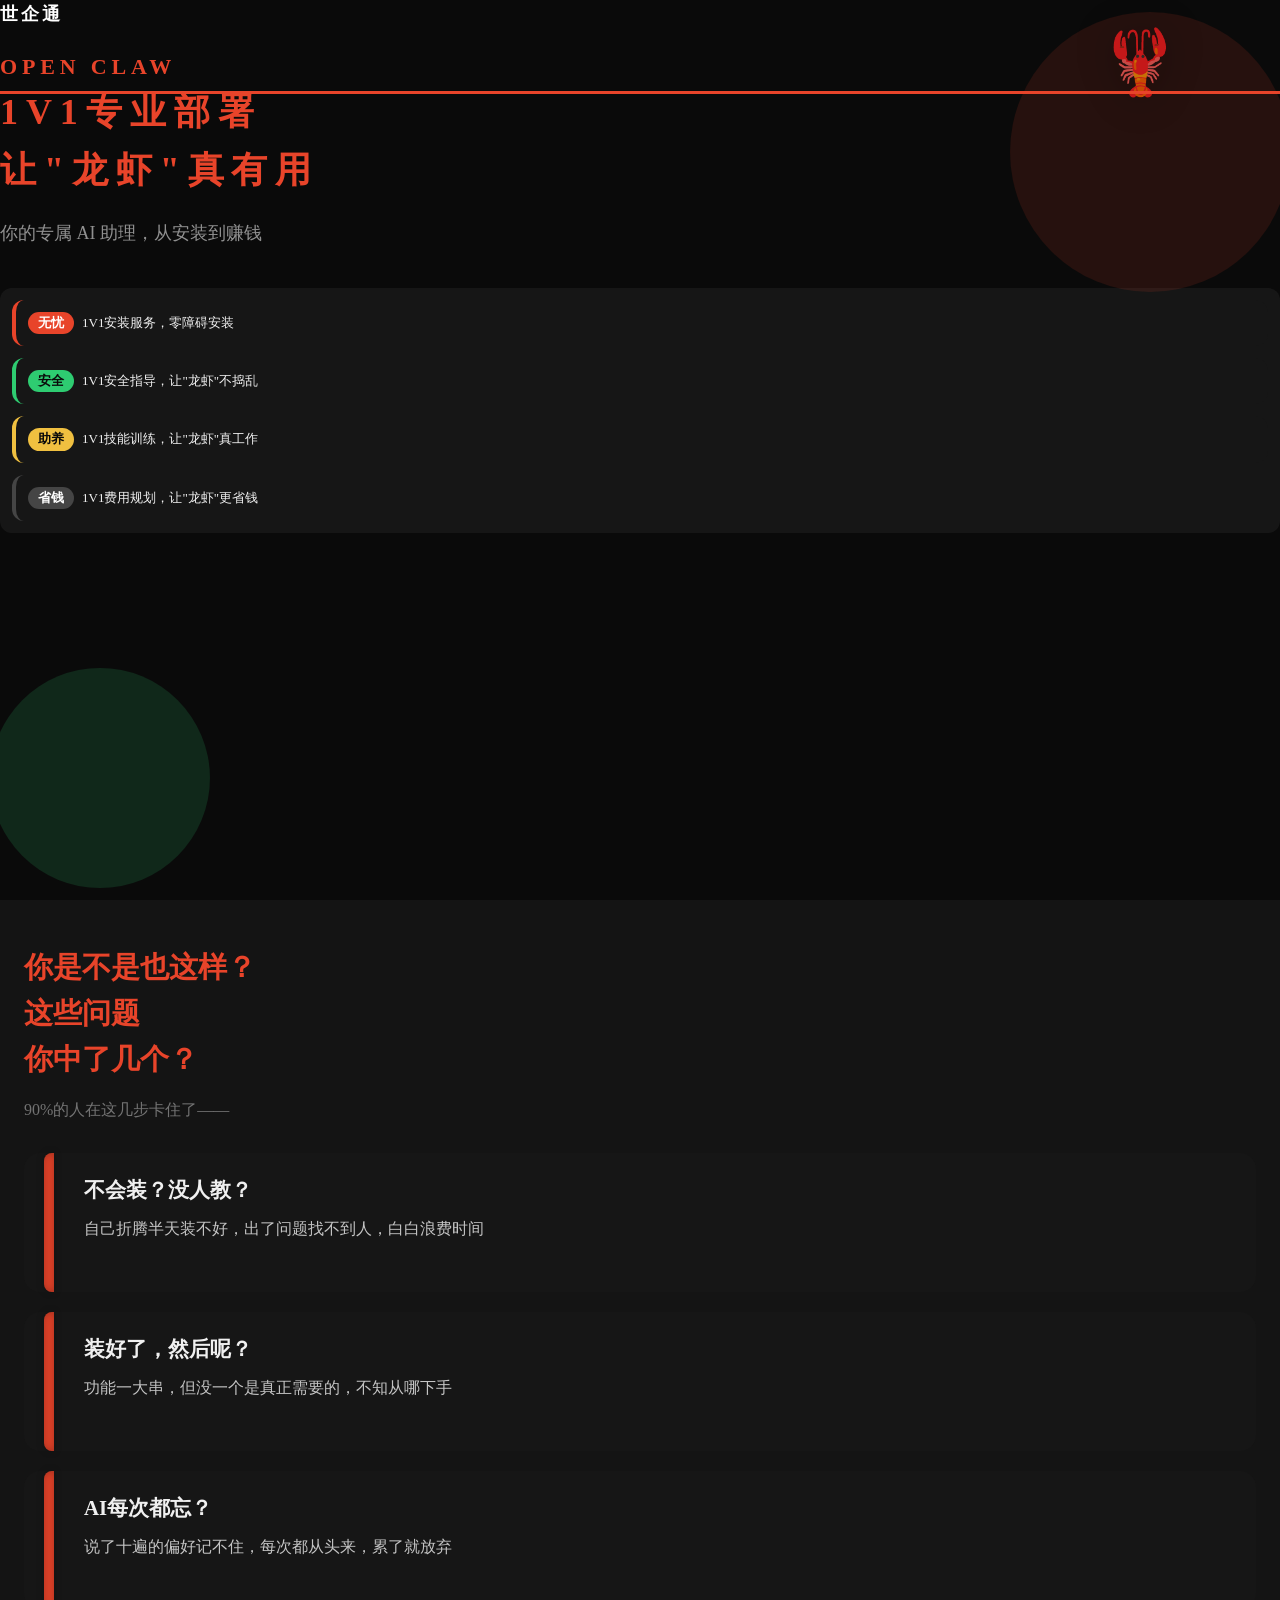
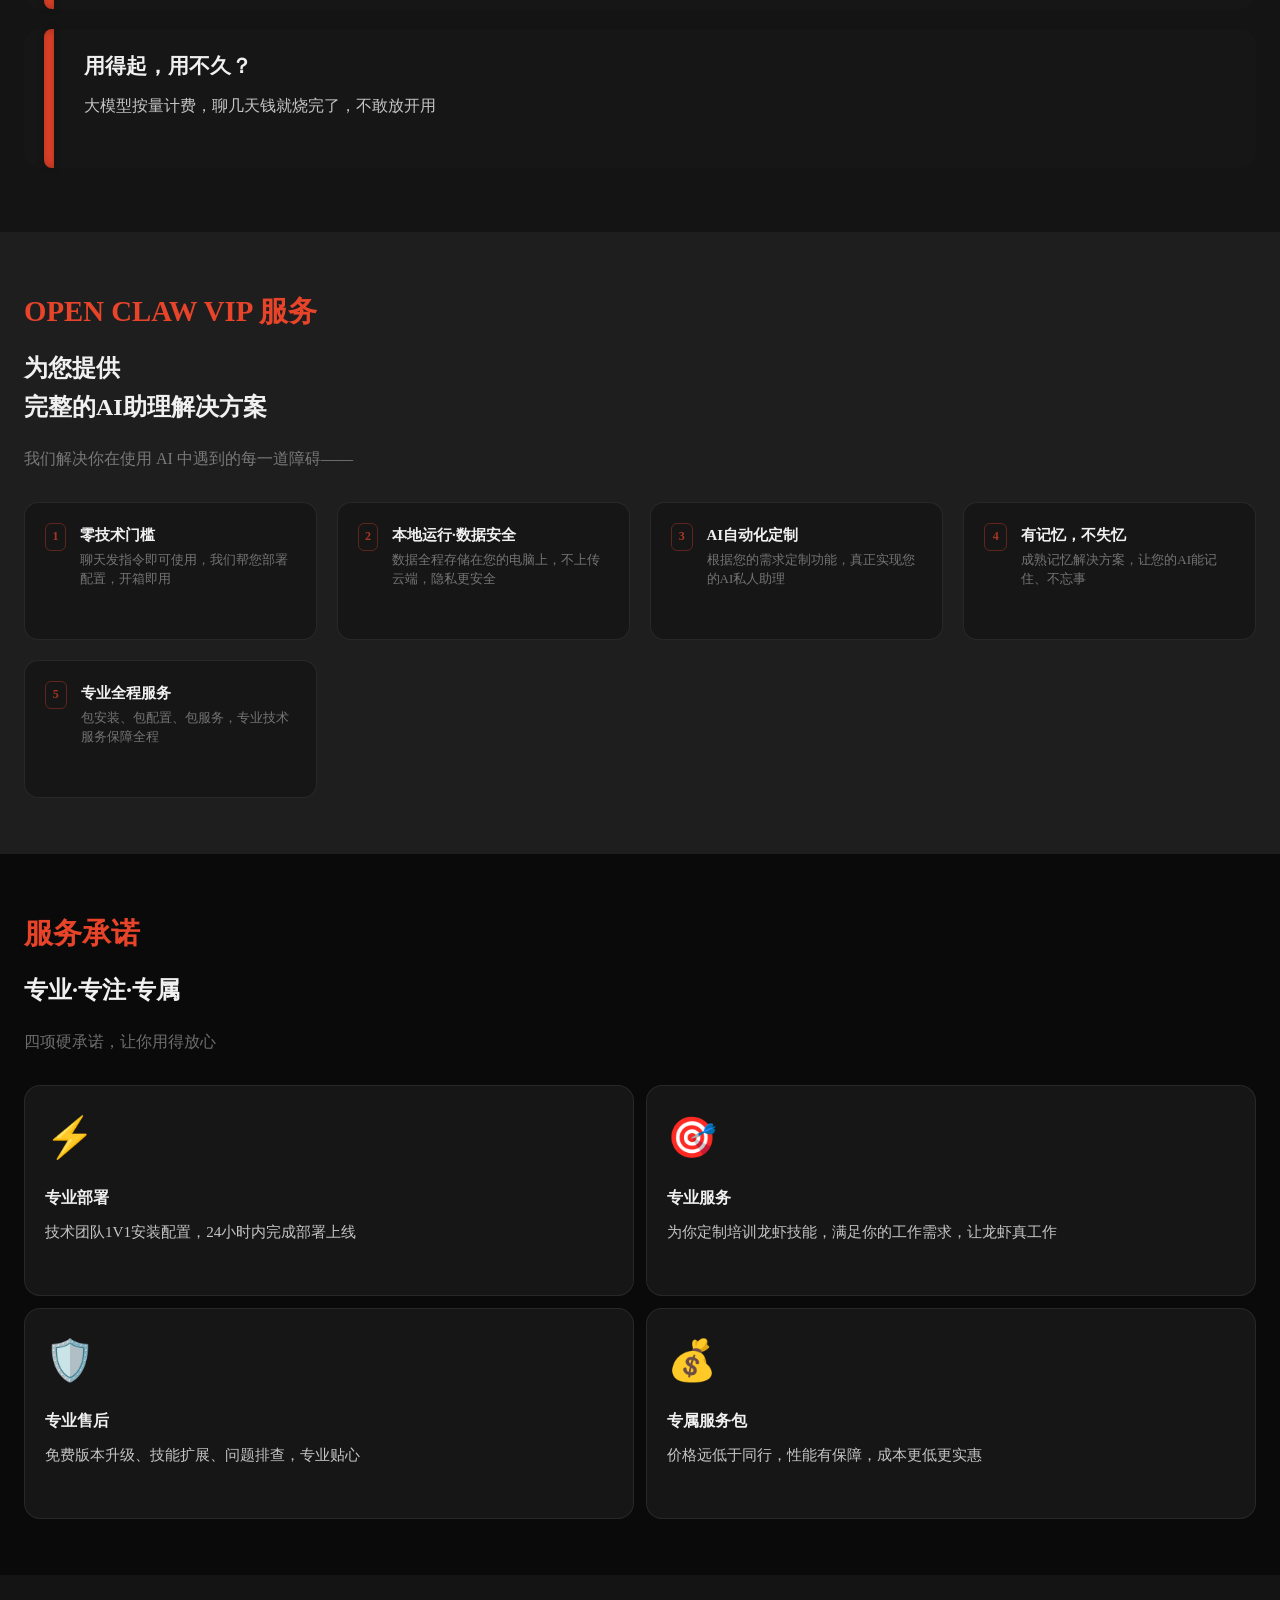
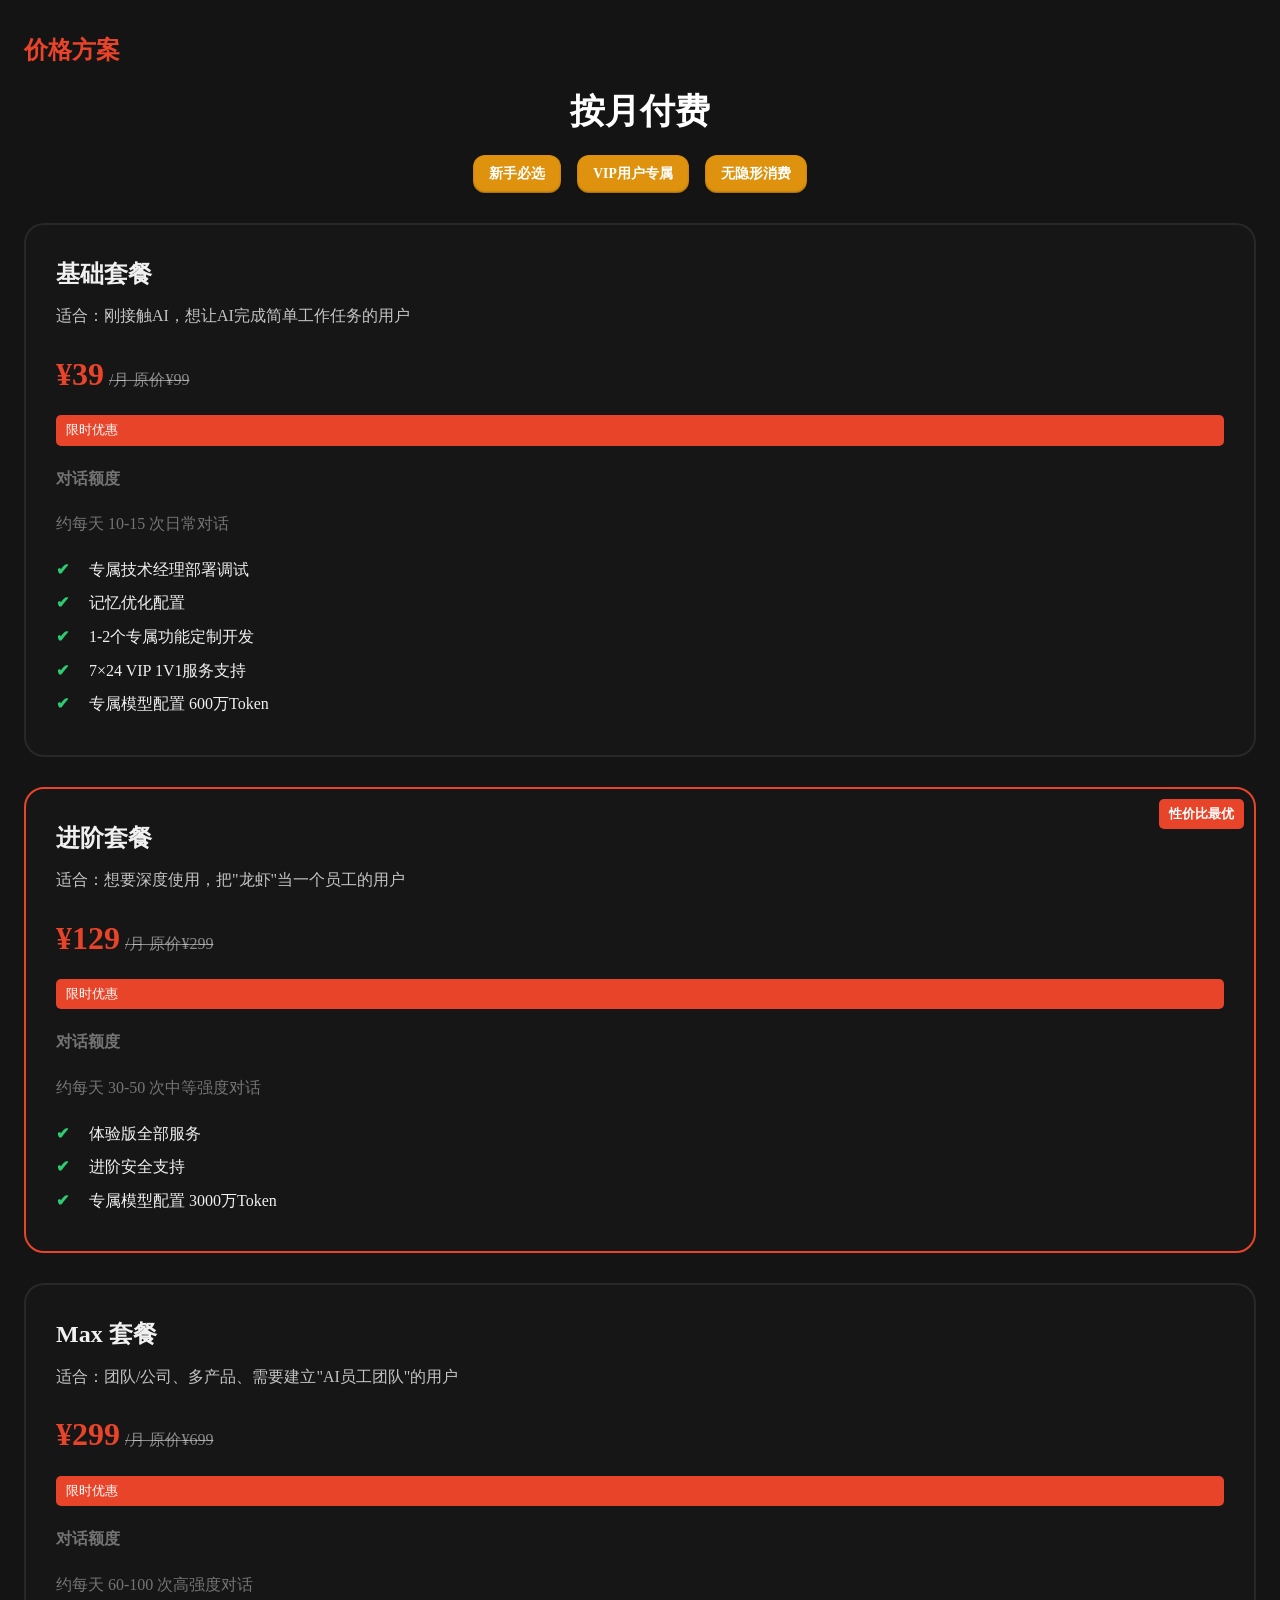
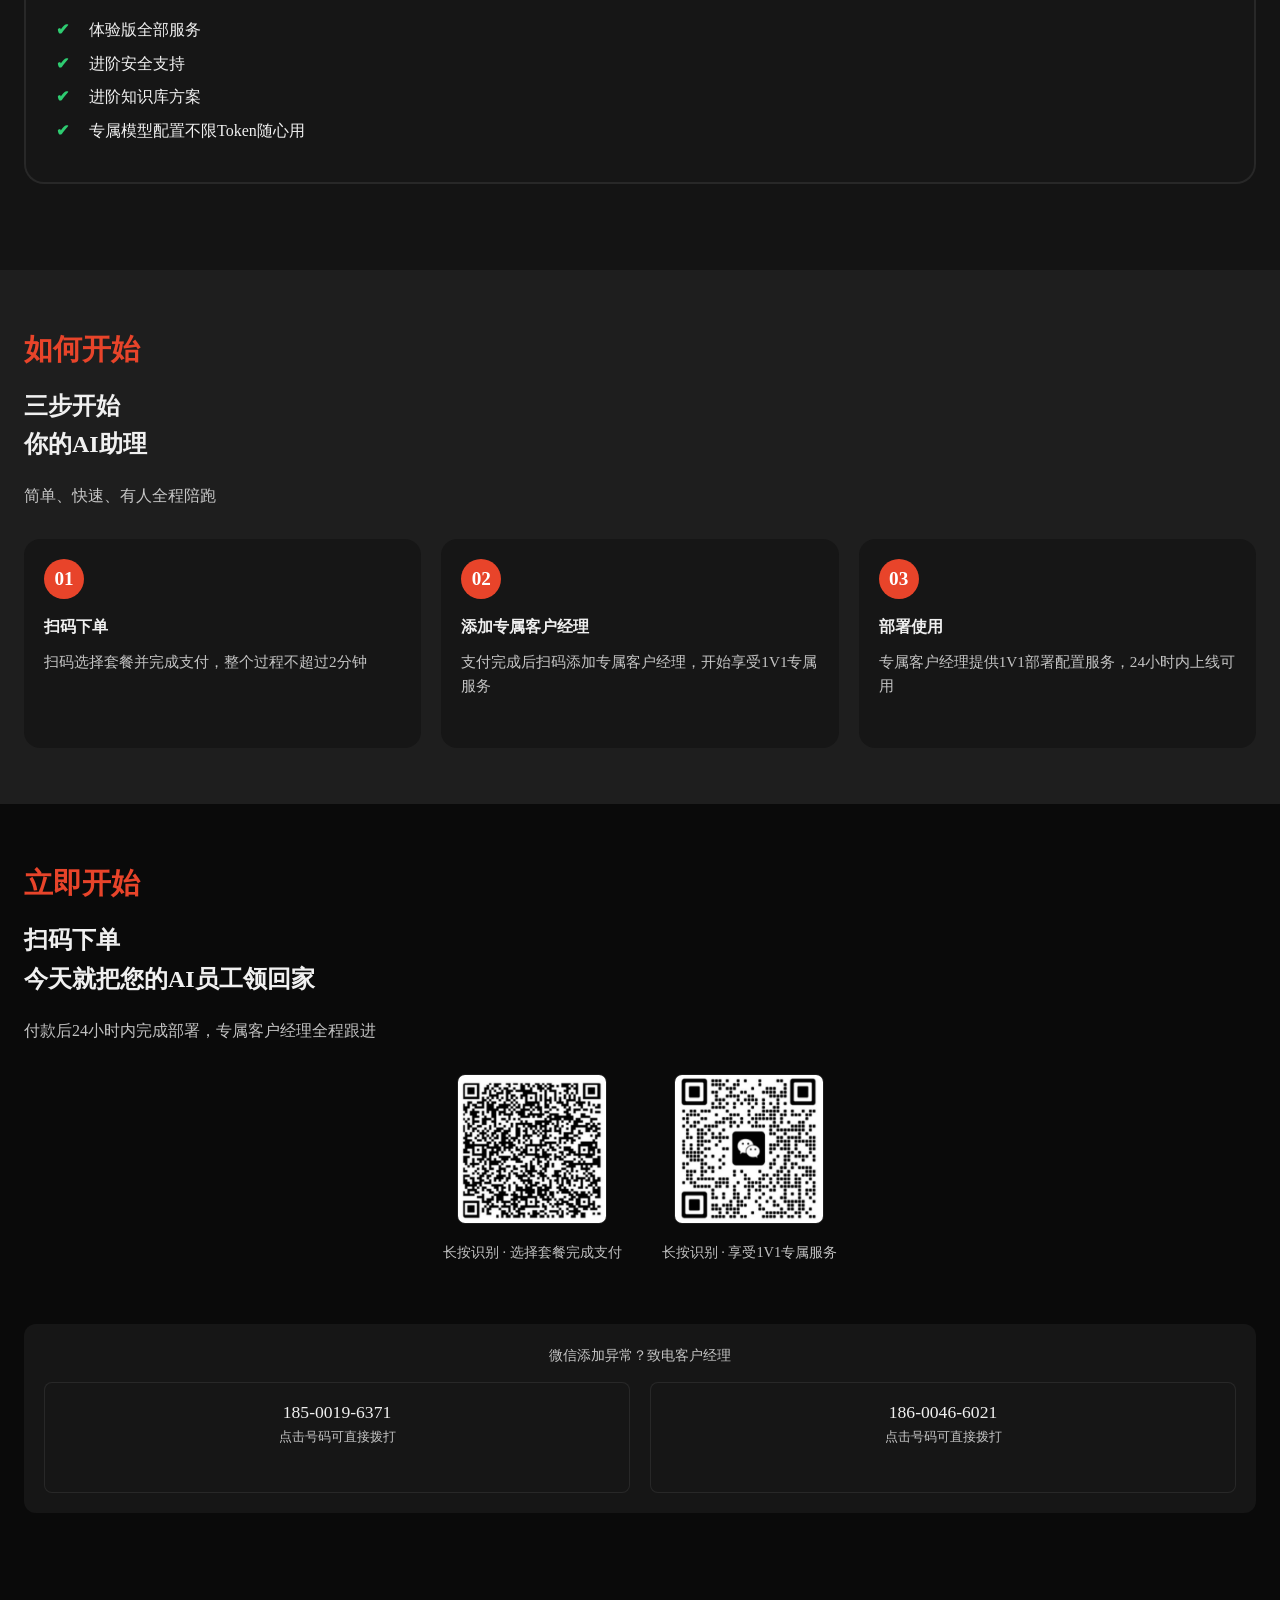
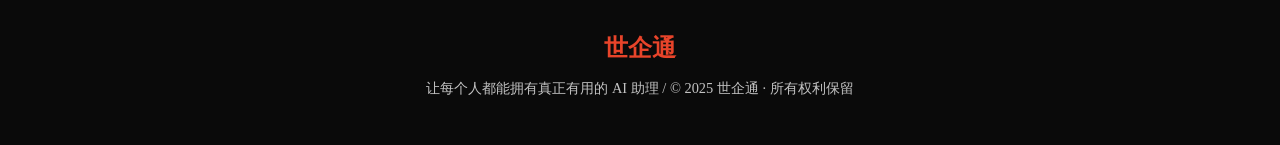
==== commit 592337f5: "Update black.html" ====
--- a/black.html
+++ b/black.html
@@ -4,6 +4,21 @@
     <meta charset="UTF-8" />
     <meta name="viewport" content="width=device-width, initial-scale=1.0, maximum-scale=1.0, user-scalable=no" />
     <title>世企通 - OPEN CLAW</title>
+
+    <!-- Open Graph (用于微信/QQ/微博等社交分享) -->
+    <meta property="og:title" content="世企通 OPEN CLAW | 1V1 部署你的专属 AI 助理" />
+    <meta property="og:description" content="还在为装不好 AI 发愁？试试世企通「龙虾」，包安装、包配置、包服务，让 AI 真工作！" />
+    <meta property="og:image" content="https://weizzmt.github.io/openclaw-demo/images/cover.jpg" />
+    <meta property="og:url" content="https://weizzmt.github.io/openclaw-demo/black.html" />
+    <meta property="og:type" content="website" />
+    <meta property="og:site_name" content="世企通" />
+
+    <!-- Twitter Card (增强兼容性) -->
+    <meta name="twitter:card" content="summary_large_image" />
+    <meta name="twitter:title" content="世企通 OPEN CLAW | 1V1 部署你的专属 AI 助理" />
+    <meta name="twitter:description" content="还在为装不好 AI 发愁？试试世企通「龙虾」，包安装、包配置、包服务，让 AI 真工作！" />
+    <meta name="twitter:image" content="https://weizzmt.github.io/openclaw-demo/images/cover.jpg" />
+
     <link rel="stylesheet" href="./css/black.css" />
 
     <!-- 本地字体降级 -->
--- a/css/black.css
+++ b/css/black.css
@@ -626,6 +626,38 @@
     color: #F0F0F0;
 }
 
+.q-item.no-number {
+    padding-left: 20px; /* 原来是 60px，现在左移 */
+}
+
+/* 价格方案中的功能项对勾 */
+.pricing .details li::before {
+    content: "✔";
+    color: #2ECC71;
+    font-weight: bold;
+    margin-right: 10px;
+}
+
+/* 痛点区大括号装饰 */
+.q-item::before {
+    content: "";
+    position: absolute;
+    left: 20px;
+    top: 0;
+    bottom: 0;
+    width: 10px;
+    background: linear-gradient(to bottom, #E8442A, #E8442A);
+    border-radius: 8px 0 0 8px;
+    z-index: 1;
+    box-shadow: inset 0 0 8px rgba(0,0,0,0.3), 0 0 8px rgba(0,0,0,0.2);
+}
+
+/* 顶部圆角更明显 */
+.q-item::before {
+    border-top-left-radius: 8px;
+    border-bottom-left-radius: 8px;
+}
+
 /* 响应式 */
 @media (max-width: 768px) {
     .hero, .pain-points, .service-content, .promise-section, .pricing, .how-to-start, .start-now, .footer {
